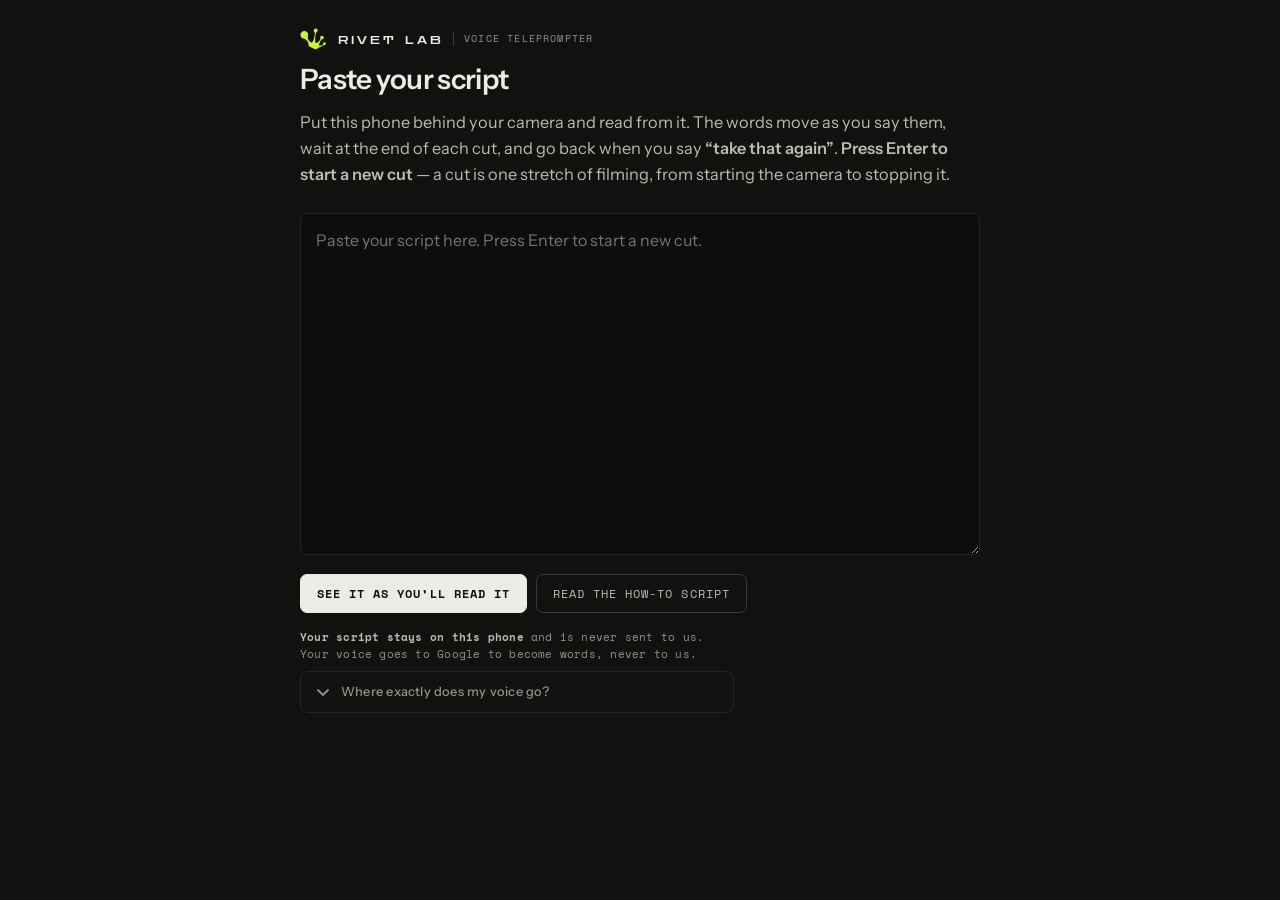
==== app/index.html @ 9f0cade5 "the site, built from hooklab 6152dc9d" ====
<!doctype html>
<html lang="en">
<head>
<meta charset="utf-8">
<meta name="viewport" content="width=device-width, initial-scale=1, viewport-fit=cover">
<meta name="color-scheme" content="dark">
<meta name="referrer" content="no-referrer">
<style>
  html{-webkit-text-size-adjust:100%}
  body{margin:0}
  img{max-width:100%}
  [hidden]{display:none!important}
  @font-face{font-family:"Zen Dots";font-style:normal;font-weight:400;font-display:swap;src:url("/assets/zen-dots-latin-400-normal.woff2") format("woff2")}
  details.maker{display:none!important}
</style>
<meta name="description" content="Paste a script and read it from your phone. The words follow your voice, wait at the end of every cut, and go back when you say “take that again”.">
<link rel="canonical" href="https://prompter.rivetlabstudio.com/app/">
<meta name="robots" content="index, follow, max-image-preview:large">
<meta property="og:type" content="website">
<meta property="og:site_name" content="Voice Teleprompter">
<meta property="og:title" content="Voice Teleprompter — read from your phone">
<meta property="og:description" content="Paste a script and read it from your phone. The words follow your voice, wait at the end of every cut, and go back when you say “take that again”.">
<meta property="og:url" content="https://prompter.rivetlabstudio.com/app/">
<meta property="og:image" content="https://prompter.rivetlabstudio.com/share.png">
<meta property="og:image:width" content="1200">
<meta property="og:image:height" content="630">
<meta name="twitter:card" content="summary_large_image">
<meta name="twitter:image" content="https://prompter.rivetlabstudio.com/share.png">
<meta name="theme-color" content="#121110">
<meta name="apple-mobile-web-app-capable" content="yes">
<meta name="apple-mobile-web-app-status-bar-style" content="black-translucent">
<meta name="apple-mobile-web-app-title" content="Voice Teleprompter">
<link rel="apple-touch-icon" href="/apple-touch-icon.png">
<link rel="manifest" href="/site.webmanifest">
<title>Voice Teleprompter — read from your phone</title>
<style>
  /* The typefaces, served from this address rather than from Google (founder,
     2026-09-18). Every face the settings pane offers has a file here; nothing
     about who opens this page reaches anyone else. Paths are absolute so the
     same source works at / , at /app/ and on the bench, which copies these
     files beside itself. */
  @font-face{font-family:"Atkinson Hyperlegible";font-style:normal;font-weight:400;font-display:swap;src:url("/assets/atkinson-hyperlegible-latin-400-normal.woff2") format("woff2")}
  @font-face{font-family:"Atkinson Hyperlegible";font-style:normal;font-weight:700;font-display:swap;src:url("/assets/atkinson-hyperlegible-latin-700-normal.woff2") format("woff2")}
  @font-face{font-family:"Instrument Sans";font-style:normal;font-weight:400;font-display:swap;src:url("/assets/instrument-sans-latin-400-normal.woff2") format("woff2")}
  @font-face{font-family:"Instrument Sans";font-style:normal;font-weight:500;font-display:swap;src:url("/assets/instrument-sans-latin-500-normal.woff2") format("woff2")}
  @font-face{font-family:"Instrument Sans";font-style:normal;font-weight:600;font-display:swap;src:url("/assets/instrument-sans-latin-600-normal.woff2") format("woff2")}
  @font-face{font-family:"Inter";font-style:normal;font-weight:400;font-display:swap;src:url("/assets/inter-latin-400-normal.woff2") format("woff2")}
  @font-face{font-family:"Inter";font-style:normal;font-weight:600;font-display:swap;src:url("/assets/inter-latin-600-normal.woff2") format("woff2")}
  @font-face{font-family:"Lexend";font-style:normal;font-weight:400;font-display:swap;src:url("/assets/lexend-latin-400-normal.woff2") format("woff2")}
  @font-face{font-family:"Lexend";font-style:normal;font-weight:600;font-display:swap;src:url("/assets/lexend-latin-600-normal.woff2") format("woff2")}
  @font-face{font-family:"Space Mono";font-style:normal;font-weight:400;font-display:swap;src:url("/assets/space-mono-latin-400-normal.woff2") format("woff2")}
  @font-face{font-family:"Space Mono";font-style:normal;font-weight:700;font-display:swap;src:url("/assets/space-mono-latin-700-normal.woff2") format("woff2")}
</style>
<style>
  /* Rivet Lab's own tokens. Committed dark on purpose: this page sits behind a
     camera during a shoot, where a bright screen is a light source pointed at
     the set. Single theme, every colour explicit. */
  :root{
    --ink:#121110; --panel:#1b1a18; --panel-alt:#171614; --well:#0e0d0c;
    --line:#3b3833; --line-quiet:#262421;
    --paper:#edebe6; --t2:#bdbab2; --t3:#94918a; --t4:#8a8780; --t5:#5c5952;
    --said:#46433d; --lime:#c6f53e; --warn:#e0a86b; --kind:#9085e9;
    --readout:#cebd82; --readout-quiet:#a89557;
    --mono:"Space Mono",ui-monospace,"SF Mono",Menlo,monospace;
    --sans:"Instrument Sans",-apple-system,BlinkMacSystemFont,"Segoe UI",Helvetica,Arial,sans-serif;
  }
  *{box-sizing:border-box}
  body{margin:0;background:var(--ink);color:var(--paper);font-family:var(--sans);line-height:1.6;-webkit-font-smoothing:antialiased}
  .wrap{max-width:720px;margin:0 auto;padding:28px 20px 80px;display:flex;flex-direction:column;gap:22px}

  .kicker{font-family:var(--mono);font-size:.64rem;text-transform:uppercase;letter-spacing:.16em;color:var(--kind);margin:0}
  h1{font-size:1.75rem;line-height:1.1;margin:6px 0 14px;letter-spacing:-.025em;text-wrap:balance}
  .stand{color:var(--t2);margin:0;max-width:62ch}

  .panel{background:var(--panel-alt);border:1px solid var(--line-quiet);border-radius:10px;padding:16px 18px}
  .panel h2{font-family:var(--mono);font-size:.66rem;text-transform:uppercase;letter-spacing:.14em;color:var(--t4);font-weight:400;margin:0 0 12px}

  ol.steps{margin:0;padding-left:1.25rem;color:var(--t2);display:flex;flex-direction:column;gap:7px;font-size:.92rem}
  ol.steps b{color:var(--paper);font-weight:600}

  .controls{display:flex;flex-wrap:wrap;gap:9px;align-items:center}
  button{font-family:var(--mono);font-size:.72rem;letter-spacing:.09em;text-transform:uppercase;padding:10px 16px;border-radius:7px;border:1px solid var(--line);background:transparent;color:var(--t2);cursor:pointer}
  button:hover:not(:disabled){color:var(--paper);border-color:var(--t3)}
  button:focus-visible{outline:2px solid var(--lime);outline-offset:2px}
  button:disabled{opacity:.4;cursor:not-allowed}
  /* The primary: the paper fill, one per screen, as the design system's Button rules.
     Lime is kept for the RUNNING state alone — only lime moves. */
  button.go{background:var(--paper);color:var(--ink);border-color:var(--paper);font-weight:700}
  button.go:hover:not(:disabled){background:#fff;color:var(--ink);border-color:#fff}
  button.go[data-live="1"]{background:var(--lime);border-color:var(--lime);color:#14160a;font-weight:700}

  /* ---- the prompter face: what he was, what he is on, what is coming ---- */
  .stage{background:#000;border:1px solid var(--line);border-radius:12px;padding:20px 18px;height:62vh;min-height:320px;overflow-y:auto;position:relative}
  .stage[data-mode="sweep"]{overflow:hidden}
  /* MIRROR (founder, 2026-09-17): a beam-splitter's glass reverses the screen,
     so the page draws it reversed and it reads right in the glass. Left–right
     is the usual; up–down when the phone sits the other way round in its tray.
     Applied to the whole stage, and lifted for the instant a measurement is read. */
  .stage[data-mirror="x"]{transform:scaleX(-1)} .stage[data-mirror="y"]{transform:scaleY(-1)}
  .stage[data-measuring="1"]{transform:none!important}
  .stage[data-mode="sweep"] #script{transition:transform .46s cubic-bezier(.33,1,.68,1);will-change:transform;backface-visibility:hidden}
  .stage[data-mode="sweep"] #script.snap{transition:none}
  /* In sweep mode NOTHING may disturb the line rhythm: no cut margins, no
     block labels. The cut number lives in a pinned chip, outside the flow. */
  .stage[data-mode="sweep"] .cut{margin:0}
  .stage[data-mode="sweep"] .cutmark{display:none}
  .stage[data-mode="sweep"] #cutchip{display:block}
  #lamp{display:none;position:absolute;top:10px;left:12px;z-index:4;width:24px;height:20px} #lamp svg{width:100%;height:100%;display:block}
  #app[data-screen="read"] #lamp{display:block}
  #lamp path{fill:var(--t5);transition:fill .25s}
  .stage[data-hear="1"] #lamp path{animation:lampstep 1s steps(1,end) infinite}
  @keyframes lampstep{0%,49%{fill:var(--lime)}50%,100%{fill:#8faa2a}}
  @media (prefers-reduced-motion: reduce){.stage[data-hear="1"] #lamp path{animation:none;fill:var(--lime)}}
  #cmdflash{position:absolute;left:50%;transform:translateX(-50%);bottom:14px;z-index:4;opacity:0;
    transition:opacity .2s ease;font-family:var(--mono);font-size:.68rem;letter-spacing:.12em;
    text-transform:uppercase;color:var(--lime);border:1px solid var(--lime);border-radius:99px;padding:5px 12px;
    background:rgba(0,0,0,.72);pointer-events:none}
  #cutchip{display:none;position:absolute;top:6px;left:50%;transform:translateX(-50%);z-index:3;
    font-family:var(--mono);font-size:.54rem;letter-spacing:.16em;text-transform:uppercase;
    color:var(--t5);background:rgba(0,0,0,.85);border:1px solid var(--line-quiet);
    border-radius:99px;padding:3px 9px;transition:color .25s ease,border-color .25s ease}
  #cutchip[data-end="near"]{color:var(--kind);border-color:var(--kind)}
  /* THE GAP STRIP (2026-09-17). Between takes his eyes are free, so the band
     above the reading line — where finished lines already fade to black —
     says what just happened at READING size, and what he can say. It is
     hidden the moment he reads: nothing may sit near the reading line then.
     The old chip measured 8.6px against 32px words; from his mark that is
     not a label, it is a smudge. */
  #gap{display:none;position:absolute;left:18px;right:18px;top:0;z-index:3;background:#000;padding:6px 0 4px}
  .stage[data-gap="1"] #gap{display:block}
  .stage[data-gap="1"] #cutchip{display:none}
  #gap .what{font-family:var(--sans);font-weight:600;letter-spacing:-.012em;color:var(--readout);line-height:1.2;
    white-space:nowrap;overflow:hidden;text-overflow:ellipsis;transition:color .25s ease}
  /* Ruled 2026-09-17 (G-1): the strip wears the rail's purple while a command
     is accepted, so the two read as one signal — "it is time for the
     commands" — and lime once a take is kept. */
  #gap[data-tone="command"] .what{color:var(--kind)}
  #gap[data-tone="command"] .say{color:var(--kind);opacity:.72}
  #gap[data-kept="1"] .what{color:var(--lime)}
  /* The pause that ends a cut whose last word never arrived, drawn as it runs
     down (founder, 2026-09-17: "a visual indicator with time decreasing").
     Under the pair, purple, full width when the hold lands. */
  #pause{position:absolute;left:18px;right:18px;height:3px;background:var(--kind);border-radius:2px;z-index:2;opacity:0;
    transform:scaleX(0);transform-origin:left center;transition:transform .4s linear,opacity .2s ease;pointer-events:none}
  #pause[data-on="1"]{opacity:.9}
  #gap .say{font-family:var(--sans);font-size:16px;line-height:1.5;color:var(--t3);white-space:nowrap;overflow:hidden;text-overflow:ellipsis;margin-top:2px}
  #gap .say q{color:var(--t2);quotes:"“" "”"}
  #gap .say[data-kind="heard"]{color:var(--warn)}
  /* At the end of the script the whole vocabulary rides past, right to left,
     so every phrase can be seen from his mark (founder, 2026-09-17: "a little
     marquee moving in a smooth right-to-left motion so that I could see all
     the commands"). Two copies of the list, moved by half, loop seamlessly. */
  #gap .say.marquee{text-overflow:clip}
  #gap .say.marquee > span{display:inline-block;white-space:nowrap;padding-right:3em;animation:marq var(--marq,24s) linear infinite}
  @keyframes marq{from{transform:translateX(0)}to{transform:translateX(-50%)}}
  @media (prefers-reduced-motion: reduce){#gap .say.marquee > span{animation:none}}
  #gap .say[data-kind="done"]{color:var(--lime)}
  /* THE FOOT LINE (ruled 2026-09-17, F-7/F-8): the one persistent message the
     face may carry mid-take, at the foot where the flash already lives, never
     over the words. Orange, the warn colour, used nowhere else on the face. */
  #foot{display:none;position:absolute;left:50%;transform:translateX(-50%);bottom:12px;z-index:4;
    font-family:var(--mono);font-size:.68rem;letter-spacing:.1em;text-transform:uppercase;color:var(--warn);
    border:1px solid var(--warn);border-radius:99px;padding:5px 12px;background:rgba(0,0,0,.72);white-space:nowrap;max-width:94%;overflow:hidden;text-overflow:ellipsis}
  .stage[data-foot="1"] #foot{display:block}
  .stage[data-foot="1"] #cmdflash{display:none}
  /* THE COUNTDOWN (ruled 2026-09-17, F-4): a fixed five seconds, a switch in
     the settings. The listener is started with it, so the start is spent
     walking to the mark. One number, the strip's purple: not yet a take. */
  #count{display:none;position:absolute;inset:0;z-index:5;background:#000;align-items:center;justify-content:center;flex-direction:column;gap:10px}
  .stage[data-count="1"] #count{display:flex}
  #count .n{font-family:var(--sans);font-weight:600;color:var(--kind);line-height:1;letter-spacing:-.02em}
  #count .w{font-family:var(--sans);color:var(--t3);font-size:16px;text-align:center}
  /* A cut with a kept take wears it on its cap, whether or not he is in it. */
  .rail[data-kept="1"] .cap{background:var(--paper);opacity:1}
  /* THE VISION AREA (founder, 2026-09-16): two rules, one at the top of each
     line of the live pair. This is the box his eyes are meant to stay inside,
     and every sweep is measured against it. */
  .guide{display:none;position:absolute;left:0;right:0;height:1px;pointer-events:none;z-index:2;
    background:linear-gradient(90deg,transparent,rgba(198,245,62,.34),transparent)}
  .stage[data-mode="sweep"] .guide{display:block}
  .stage[data-mode="sweep"] .guide[data-g="2"]{background:linear-gradient(90deg,transparent,rgba(198,245,62,.18),transparent)}
  .stage[data-mode="sweep"] .guide[data-g="end"]{background:linear-gradient(90deg,transparent,rgba(198,245,62,.10),transparent)}
  .sent{display:block;margin:0}
  .stage[data-mode="sweep"] .sent{transition:opacity .26s ease}
  /* In sweep mode the cut-level colours are off: hierarchy is the line band's
     job, and a cut that dims its own words fights the band. */
  .stage[data-mode="sweep"] .cut,
  .stage[data-mode="sweep"] .cut[data-rel] { color:#efece6 }
  .stage[data-mode="sweep"] .cut w{transition:color .12s linear,opacity .3s ease}
  .stage[data-mode="sweep"] .cut[data-rel] w{color:#efece6}
  .stage[data-mode="sweep"] .cut[data-rel] w.said{color:#8e8a81}
  .stage[data-mode="sweep"] .cut[data-rel] w.now{color:var(--lime);text-shadow:0 0 14px rgba(198,245,62,.45)}
  /* Already swept past: dimmer than what is coming, and still legible —
     "light enough for me to see it" (founder, 2026-09-16). */
  .stage[data-mode="sweep"] .cut w.above{opacity:.45}
  /* The live pair sits in the band; the reading line marks its top edge. */
  /* A rail down the right edge marking each cut's extent, riding with the text.
     The founder: "I don't really have a sense of cuts. I don't know when I would
     be able to tell the prompter to restart… I could see a visual indicator on
     the right side, maybe the use of color." */
  #script{position:relative}
  .rail{position:absolute;right:-13px;width:5px;border-radius:3px;background:#3a3732;
    transition:background .3s ease,box-shadow .3s ease,width .25s ease,right .25s ease}
  /* Colour is set in markRails(): three states, decided there, painted there. */
  /* The end of every cut is marked whether or not he is in it, so he can see it
     coming rather than discover it. */
  .rail .cap{position:absolute;left:-7px;right:-7px;bottom:-1px;height:4px;border-radius:2px;background:var(--kind);opacity:.5}
  .rail[data-cut="now"] .cap{opacity:1}
  .rail::before{content:"";position:absolute;left:-4px;right:-4px;top:0;height:3px;border-radius:2px;background:inherit}
  .stage[data-mode="sweep"] .cut w.rewound{animation:rw .75s ease-out}
  @keyframes rw{0%{background:rgba(198,245,62,.32)}100%{background:transparent}}
  #topfade{display:none;position:absolute;left:0;right:0;top:0;z-index:2;pointer-events:none;
    background:linear-gradient(180deg,#000 0%,#000 38%,rgba(0,0,0,.72) 72%,rgba(0,0,0,0) 100%)}
  .stage[data-mode="sweep"] #topfade{display:block}
  #vision{display:none;position:absolute;left:0;right:0;pointer-events:none;z-index:1;
    background:linear-gradient(180deg,rgba(198,245,62,.05),rgba(198,245,62,.015))}
  .stage[data-mode="sweep"] #vision{display:block}
  @media (prefers-reduced-motion: reduce){.stage[data-mode="sweep"] #script{transition:none}}
  .lens{font-family:var(--mono);font-size:.56rem;letter-spacing:.18em;color:var(--t5);text-transform:uppercase;text-align:center;margin:0 0 16px}
  /* The words' own knobs (founder, 2026-09-17): a typeface chosen for
     legibility, a little more air between lines, a little more between
     letters — "not too much, nothing crazy". All three change where words
     land, so every change re-measures the layout. */
  .stage{--face-font:var(--sans);--face-lh:1.38;--face-ls:-.012em}
  .cut{font-family:var(--face-font);font-size:2rem;line-height:var(--face-lh);font-weight:600;letter-spacing:var(--face-ls);margin:0 0 22px;color:var(--said);transition:color .18s ease}
  .stage[data-face="atkinson"]{--face-font:"Atkinson Hyperlegible",var(--sans)} .stage[data-face="lexend"]{--face-font:"Lexend",var(--sans)} .stage[data-face="inter"]{--face-font:"Inter",var(--sans)}
  .cut[data-rel="past"]{color:#2d2b27}
  .cut[data-rel="next"]{color:#4e4a43}
  .cut[data-rel="far"]{color:#312f2b}
  .cut[data-rel="now"]{color:var(--paper)}
  .cut w{transition:color .1s linear}
  .cut[data-rel="now"] w{color:#efece6}
  .cut[data-rel="now"] w.said{color:var(--said)}
  .cut[data-rel="now"] w.now{color:var(--lime)}
  .cutmark{display:block;font-family:var(--mono);font-size:.55rem;letter-spacing:.16em;color:var(--t5);text-transform:uppercase;margin-bottom:5px;font-weight:400}

  /* ---- the readout ---- */
  .grid{display:grid;grid-template-columns:repeat(auto-fit,minmax(138px,1fr));gap:1px;background:var(--line-quiet);border:1px solid var(--line-quiet);border-radius:8px;overflow:hidden}
  .cell{background:var(--well);padding:11px 13px}
  .cell dt{font-family:var(--mono);font-size:.58rem;text-transform:uppercase;letter-spacing:.13em;color:var(--t4);margin:0 0 4px}
  .cell dd{margin:0;font-family:var(--mono);font-size:1.2rem;font-weight:700;color:var(--paper);font-variant-numeric:tabular-nums}
  .cell dd small{font-size:.66rem;font-weight:400;color:var(--t4);letter-spacing:.06em}
  .cell[data-flag="bad"] dd{color:var(--warn)}
  .cell[data-flag="good"] dd{color:var(--lime)}

  .verdict{display:flex;flex-direction:column;gap:9px}
  .v{display:flex;gap:11px;align-items:flex-start;font-size:.93rem;color:var(--t2)}
  .v i{flex:0 0 auto;font-family:var(--mono);font-style:normal;font-size:.7rem;letter-spacing:.1em;padding:2px 7px;border-radius:99px;border:1px solid var(--line);color:var(--t4);margin-top:2px}
  .v[data-k="ok"] i{border-color:var(--lime);color:var(--lime)}
  .v[data-k="bad"] i{border-color:var(--warn);color:var(--warn)}
  .v b{color:var(--paper);font-weight:600}

  textarea{width:100%;background:var(--well);color:var(--paper);border:1px solid var(--line-quiet);border-radius:7px;padding:14px 15px;font-family:var(--sans);font-size:1rem;min-height:92px;resize:vertical;line-height:1.55}
  textarea:focus-visible{outline:2px solid var(--lime);outline-offset:2px;border-color:var(--line)}
  .brandrow{display:flex;align-items:center;gap:10px;margin:0 0 14px;color:var(--paper)}
  .brandrow .lockup{height:22px;width:auto;display:block;flex:0 0 auto} .brandrow .sep{width:1px;height:14px;background:var(--line)}
  .brandrow .tool{font-family:var(--mono);font-size:.62rem;letter-spacing:.12em;text-transform:uppercase;color:var(--t3)}
  .screen[data-for="paste"] header{margin-bottom:8px} .screen[data-for="paste"] #src{min-height:38vh;margin-top:18px}
  .screen[data-for="paste"] .stand{font-size:1.02rem}
  label.fld{display:block;font-family:var(--mono);font-size:.62rem;text-transform:uppercase;letter-spacing:.13em;color:var(--t4);margin-bottom:6px}
  .hint{font-family:var(--mono);font-size:.64rem;color:var(--t4);letter-spacing:.05em;margin:7px 0 0}
  .row{display:flex;gap:14px;align-items:center;flex-wrap:wrap}
  .row input[type=range]{flex:1 1 140px;accent-color:var(--lime);height:28px;margin:0}
  .log{font-family:var(--mono);font-size:.7rem;color:var(--t3);background:var(--well);border:1px solid var(--line-quiet);border-radius:7px;padding:11px 13px;max-height:220px;overflow-y:auto;white-space:pre-wrap;line-height:1.7}
  @media (prefers-reduced-motion: reduce){*{transition:none!important}}

  /* ---- the flow (built 2026-09-17 off the face sheet's rulings) ---- */
  .screen{display:none} #app[data-screen="paste"] .screen[data-for="paste"],#app[data-screen="check"] .screen[data-for="check"],
  #app[data-screen="read"] .screen[data-for="read"],#app[data-screen="end"] .screen[data-for="end"]{display:block}
  #app:not([data-screen="check"]):not([data-screen="read"]) #stage,#app:not([data-screen="check"]) #fit{display:none}
  #app[data-screen="read"]{padding-top:10px;gap:10px} #app[data-screen="read"] .stage{height:calc(100dvh - 78px);min-height:320px}
  #app[data-screen="check"] .stage{height:58vh}
  /* S-1 (ruled 2026-09-17): while the pane is open the stage shrinks to the top
     half, so the reading line and its pair stay visible above the sliders. */
  #app[data-pane="1"][data-screen="check"] .stage{height:calc(50vh - 84px)}
  #app[data-pane="1"] .screen[data-for="check"] .checklist,#app[data-pane="1"] .screen[data-for="check"] #startHint,#app[data-pane="1"] #go{display:none}
  .bar{display:flex;justify-content:space-between;align-items:center;gap:10px} .bar button{padding:8px 12px;display:inline-flex;align-items:center;gap:6px}
  .bar .chev-l{width:14px;height:14px;flex:0 0 auto}
  /* The screens' rhythm: the bar sits close to the stage; the list and the primary get room.
     The lower check section is "a check section after a check section": :last-of-type counted
     every <section> and landed on the end screen, so these rules were dead until 2026-09-21. */
  #app[data-screen="check"]{gap:12px} #app[data-screen="check"] #counts{margin-top:8px}
  #app[data-screen="check"] .screen[data-for="check"] ~ .screen[data-for="check"]{display:flex;flex-direction:column;gap:12px}
  #app[data-screen="check"] .screen[data-for="check"] ~ .screen[data-for="check"] .controls.pinned{position:sticky;bottom:0;z-index:5;margin:4px -4px 0;padding:12px 4px 14px;
    background:linear-gradient(rgba(18,17,16,0),var(--ink) 40%)}
  #app[data-screen="check"] #go{background:var(--lime);border-color:var(--lime);color:#14160a;font-weight:700;width:100%;padding:14px 18px;font-size:.78rem}
  #app[data-screen="check"] #go:hover:not(:disabled){background:#d4ff5a;border-color:#d4ff5a;color:#14160a}
  #app[data-screen="end"] .screen[data-for="end"] header{margin-bottom:10px}
  .counts{font-family:var(--mono);font-size:.7rem;letter-spacing:.1em;text-transform:uppercase;color:var(--t3)}
  .checklist{display:flex;flex-direction:column;gap:6px}
  table.takes{width:100%;border-collapse:collapse;font-family:var(--mono);font-size:.72rem;line-height:1.45}
  table.takes th{font-size:.6rem;letter-spacing:.12em;text-transform:uppercase;color:var(--t4);font-weight:400;text-align:left;padding:0 8px 6px 0}
  table.takes td{padding:7px 8px 7px 0;border-top:1px solid var(--line-quiet);vertical-align:top;color:var(--t2);white-space:nowrap}
  table.takes td.how{white-space:normal;color:var(--paper);width:100%} table.takes .tk{color:var(--t4)} table.takes tr.kept td{color:var(--paper)} table.takes .star{color:var(--lime)}
  .cutrow{display:flex;gap:12px;align-items:baseline;font-size:.9rem;color:var(--t2);border-bottom:1px solid var(--line-quiet);padding:6px 0}
  .cutrow .n{font-family:var(--mono);font-size:.68rem;color:var(--t4);min-width:1.6em} .cutrow .t{flex:1;white-space:nowrap;overflow:hidden;text-overflow:ellipsis;color:var(--paper)}
  .cutrow .c{font-family:var(--mono);font-size:.68rem;color:var(--readout-quiet);white-space:nowrap}
  .warnline{margin:0;padding:11px 14px;border:1px solid var(--warn);border-radius:8px;color:var(--warn);font-size:.86rem;line-height:1.5}
  #door:empty{display:none} #door .v{margin-bottom:12px}
  /* The microphone sentence (P-5, ruled 2026-09-17). It sits under the paste
     box, on the first screen, before anything has been pressed — and it is
     DERIVED from what the browser granted, never typed, so it cannot claim
     the device while the audio goes to a server (Bug Class #4). */
  .privacy{margin:14px 0 0;color:var(--t3);font-family:var(--mono);font-size:.68rem;letter-spacing:.02em;line-height:1.6;max-width:62ch} .privacy b{color:var(--t2);font-weight:400}
  .privacy details.dd{margin-top:8px;font-family:var(--sans)} .privacy details.dd>summary{font-size:.8rem;min-height:36px;padding:7px 12px} .privacy .dd-body p{margin:8px 0;font-size:.84rem;line-height:1.6;color:var(--t2)} .privacy .dd-body b{color:var(--paper)}
  .privacy b{color:var(--t2);font-weight:600}
  .privacy button{margin-top:9px}
  #pane{position:fixed;left:0;right:0;bottom:0;max-height:50vh;overflow-y:auto;overflow-x:hidden;background:var(--panel);border-top:1px solid var(--line);
    border-radius:14px 14px 0 0;padding:14px 18px 40px;z-index:30;box-shadow:0 -12px 40px rgba(0,0,0,.6)}
  #pane[hidden]{display:none}
  /* Four sizes (S-4), and the pane's spacing scale: 4 · 8 · 12 · 24. Rows sit
     tight (8), a section head gets more above it than below (24 / 8), the
     door that explains a section is its quiet last row. */
  #pane{--p-title:20px;--p-body:12.5px;--p-small:10.5px;--s1:4px;--s2:8px;--s3:12px;--s4:24px}
  #pane .bar{margin-bottom:var(--s1)} #pane .bar b{font-size:var(--p-title);font-weight:600;letter-spacing:-.015em}
  #pane .bar button{padding:8px 14px}
  #pane>.hint{margin:0 0 var(--s1)}
  #pane button{font-size:var(--p-body);padding:8px 14px} #pane .hint{font-size:var(--p-small);color:var(--t4);letter-spacing:.02em}
  /* THE HEAD is the pane's one strong device (bolder, 2026-09-17): the same
     sans, the same weight the script words wear, in paper — no whisper. */
  #pane .ph{font-family:var(--sans);font-size:14px;text-transform:none;letter-spacing:-.01em;color:var(--paper);font-weight:600;margin:var(--s4) 0 var(--s2)}
  /* A setting row: label · control · value, on one grid so every slider
     starts and ends on the same line. Labels in the reader's words (sans);
     values in mono, because they are measurements — and the value is the
     thing being set, so it carries the weight. */
  #pane .row{display:grid;grid-template-columns:8.5em minmax(0,1fr) auto;gap:var(--s3);align-items:center;flex-wrap:nowrap;margin:0}
  #pane .row+.row{margin-top:var(--s2)}
  /* A switch row adapts (founder, 2026-09-17: "it needs to work excellently on
     mobile"): the label leads, the control sits at the right edge, and a control
     too wide to sit beside its label — the four typefaces at 402px, three mirrors
     at 375 — drops to its own line at full width instead of pushing the pane
     sideways. A joined group may wrap its buttons on the narrowest phones. */
  #pane .row.stack{display:flex;flex-wrap:wrap;align-items:center;justify-content:space-between;gap:8px 12px}
  #pane .row.stack .lbl{flex:1 1 8.5em} #pane .row.stack>:last-child{flex:0 1 auto;max-width:100%;margin-left:auto}
  #pane .row.stack+.row.stack,#pane details.dd+.row{margin-top:var(--s3)}
  #pane .lbl{font-family:var(--sans);font-size:var(--p-body);letter-spacing:0;text-transform:none;color:var(--t2);min-width:0}
  #pane .val{font-family:var(--mono);font-size:var(--p-body);color:var(--paper);font-weight:700;min-width:5.6em;text-align:right;font-variant-numeric:tabular-nums;white-space:nowrap}
  #pane .sub{grid-column:2/-1;font-family:var(--mono);font-size:var(--p-small);color:var(--t4);margin-top:calc(-1 * var(--s1))}
  #pane .row input[type=range]{height:28px;margin:0;min-width:0}
  .phrase{display:grid;grid-template-columns:max-content 1fr 1fr;gap:8px 10px;align-items:center;margin-bottom:8px}
  .phrase .does{font-size:var(--p-body);color:var(--t3);grid-column:1/-1;margin:-4px 0 2px}
  .phrase .lbl{min-width:7em} .phrase input{background:var(--well);color:var(--paper);border:1px solid var(--line-quiet);border-radius:6px;padding:7px 9px;font-family:var(--sans);font-size:var(--p-body);min-width:0}
  .phrase input[data-bad="1"]{border-color:var(--warn);color:var(--warn)} .phrase .why{grid-column:1/-1;font-family:var(--mono);font-size:var(--p-small);color:var(--warn);margin:-4px 0 4px}
  .seg{display:inline-flex;flex-wrap:wrap;max-width:100%;overflow:hidden;border-radius:99px;border:1px solid var(--line-quiet)} .seg button{flex:1 1 auto} #pane .seg button{border:0;border-radius:0;padding:11px 14px;font-family:var(--sans);text-transform:none;letter-spacing:0;white-space:nowrap} .seg button+button{border-left:1px solid var(--line-quiet)} .seg button[aria-pressed="true"]{background:var(--panel-alt);color:var(--paper)}
  /* THE DROPDOWN (S-2, ruled 2026-09-17: "an actual dropdown … clear as day. None of
     that little subtle design"). One component for the phrases, each section's
     explanation, and the maker's fold: a full-width bar, the label at body size
     in paper, a drawn chevron that turns when open. */
  details.dd{border:1px solid var(--line);border-radius:8px;background:var(--well);margin:var(--s3,12px) 0 0;--p-body:12.5px;--p-small:10.5px}
  details.dd>summary{list-style:none;cursor:pointer;display:flex;align-items:center;gap:10px;padding:12px 14px;min-height:44px;font-family:var(--sans);font-size:var(--p-body);font-weight:600;color:var(--paper);border-radius:8px}
  details.dd>summary:focus-visible{outline:2px solid var(--lime);outline-offset:2px}
  details.dd>summary::-webkit-details-marker{display:none}
  details.dd>summary .chev{flex:0 0 auto;width:16px;height:16px;transition:transform .2s ease} details.dd[open]>summary .chev{transform:rotate(180deg)}
  details.dd>summary .cnt{margin-left:auto;font-family:var(--mono);font-size:var(--p-small);font-weight:400;color:var(--t3);letter-spacing:.06em}
  details.dd>.dd-body{padding:4px 14px 14px;border-top:1px solid var(--line-quiet)}
  details.dd.why{background:transparent;border-color:var(--line-quiet)} details.dd.why>summary{min-height:40px;padding:9px 14px;font-weight:500;color:var(--t3)}
  details.maker{border:1px solid var(--line-quiet);border-radius:8px;padding:8px 12px;margin-top:22px} details.maker summary{cursor:pointer;font-family:var(--mono);font-size:.66rem;letter-spacing:.13em;text-transform:uppercase;color:var(--t4);padding:6px 0;min-height:28px}
</style>

</head>
<body>
<div class="wrap" id="app" data-screen="paste">

  <!-- ==================================================== the paste (F-2) -->
  <section class="screen" data-for="paste">
    <header>
      <!-- Q-3 (ruled 2026-09-21): the lockup, small, with the tool's name beside
           it — once, on the screen every session starts from. The mark is
           injected by bench_build from BrandMark.tsx, its one owner. -->
      <p class="brandrow"><svg class="lockup" viewBox="0 0 1820.2 280" role="img" aria-label="Rivet Lab"><g transform="scale(0.35378) translate(-115.23 -27.32)"><path d="M 1017.31 635.11 C 1059.32 607.30 1058.00 566.06 1013.78 541.77 C 1008.11 540.96 1002.50 539.14 996.78 539.34 C 940.39 541.37 959.18 590.28 943.04 614.93 C 925.20 642.17 868.68 664.37 837.80 668.17 C 800.42 661.36 797.92 637.90 806.22 603.55 C 819.27 549.55 846.24 494.37 878.83 449.54 C 904.10 431.88 920.30 440.95 941.78 426.35 C 957.48 415.68 963.15 400.59 968.59 383.42 C 970.81 336.16 945.11 307.90 897.08 309.69 C 869.13 319.96 845.56 336.03 842.83 368.65 C 840.77 393.09 857.55 410.85 846.56 435.10 C 827.49 477.16 772.35 537.08 733.64 561.75 C 666.33 586.65 662.02 506.53 660.79 460.45 C 659.14 398.39 665.27 334.33 675.15 273.10 C 678.71 251.08 679.14 226.64 688.76 206.11 C 701.36 179.26 728.04 176.25 745.80 145.15 C 758.05 97.58 744.90 68.43 699.66 48.43 C 655.60 41.03 622.28 63.15 608.96 105.33 C 607.77 123.09 607.44 139.18 618.19 154.61 C 629.21 170.43 642.29 175.69 646.10 196.24 C 652.21 229.12 642.86 265.94 637.50 298.32 C 625.97 368.06 608.30 487.63 556.62 537.80 C 524.11 553.29 506.04 541.76 479.04 521.09 C 432.70 485.60 394.21 417.78 395.46 358.64 C 396.20 324.02 412.96 292.77 409.58 257.53 C 406.84 228.97 394.32 201.83 374.80 180.86 C 281.60 80.76 117.36 171.96 134.81 287.95 C 142.50 339.03 170.92 387.17 220.90 407.10 C 254.41 420.46 284.38 418.14 317.55 439.40 C 398.43 491.22 428.32 585.02 430.01 676.26 C 430.13 682.26 436.32 682.79 441.24 685.21 C 456.11 692.53 470.99 699.85 485.86 707.17 C 549.08 738.28 612.30 769.40 675.52 800.51 C 751.75 762.99 827.98 725.47 904.21 687.96 C 929.78 675.37 947.48 648.36 966.83 640.79 C 982.02 634.85 1001.26 638.37 1017.31 635.11 Z" fill="var(--lime)"/></g><text x="486.2" y="201.8" font-size="139.86" letter-spacing="39.16" font-family="Zen Dots, sans-serif" fill="currentColor">RIVET LAB</text></svg><span class="sep"></span><span class="tool">Voice Teleprompter</span></p>
      <h1>Paste your script</h1>
      <p class="stand">Put this phone behind your camera and read from it. The words move as you say them, wait at the
        end of each cut, and go back when you say <b>“take that again”</b>. <b>Press Enter to start a new cut</b> — a cut is
        one stretch of filming, from starting the camera to stopping it.</p>
    </header>
    <div id="door"></div>
    <textarea id="src" spellcheck="false" placeholder="Paste your script here. Press Enter to start a new cut."></textarea>
    <p class="controls" style="margin-top:11px"><button id="load" class="go">See it as you’ll read it</button>
      <button id="sample">Read the how-to script</button></p>
    <p id="privacy" class="privacy"></p>
  </section>

  <!-- ==================================================== the check (F-3) -->
  <section class="screen" data-for="check">
    <div class="bar"><button id="back"><svg class="chev-l" viewBox="0 0 16 16" aria-hidden="true"><path d="M10 3L5 8l5 5" fill="none" stroke="currentColor" stroke-width="1.8" stroke-linecap="round" stroke-linejoin="round"/></svg>Edit script</button><button id="gear">Settings</button></div>
  </section>

  <!-- ==================================================== the read -->
  <section class="screen" data-for="read">
    <div class="bar" style="justify-content:flex-end"><button id="stopbtn">Stop</button></div>
  </section>

  <p id="fit" style="display:none;margin:0;padding:11px 14px;border:1px solid var(--warn);border-radius:8px;
     color:var(--warn);font-size:.86rem;line-height:1.5"></p>

  <section id="stage" class="stage" aria-live="off">
    <!-- Q-4 (ruled 2026-09-21): the mark is the listening lamp — dim while the
         tool waits, stepping lime while words are arriving. It answers "is it
         still hearing me?" in the lab's own convention (machines step). -->
    <span id="lamp" aria-hidden="true"><svg class="mark" viewBox="115.23 27.32 950.37 791.46" aria-hidden="true"><path d="M 1017.31 635.11 C 1059.32 607.30 1058.00 566.06 1013.78 541.77 C 1008.11 540.96 1002.50 539.14 996.78 539.34 C 940.39 541.37 959.18 590.28 943.04 614.93 C 925.20 642.17 868.68 664.37 837.80 668.17 C 800.42 661.36 797.92 637.90 806.22 603.55 C 819.27 549.55 846.24 494.37 878.83 449.54 C 904.10 431.88 920.30 440.95 941.78 426.35 C 957.48 415.68 963.15 400.59 968.59 383.42 C 970.81 336.16 945.11 307.90 897.08 309.69 C 869.13 319.96 845.56 336.03 842.83 368.65 C 840.77 393.09 857.55 410.85 846.56 435.10 C 827.49 477.16 772.35 537.08 733.64 561.75 C 666.33 586.65 662.02 506.53 660.79 460.45 C 659.14 398.39 665.27 334.33 675.15 273.10 C 678.71 251.08 679.14 226.64 688.76 206.11 C 701.36 179.26 728.04 176.25 745.80 145.15 C 758.05 97.58 744.90 68.43 699.66 48.43 C 655.60 41.03 622.28 63.15 608.96 105.33 C 607.77 123.09 607.44 139.18 618.19 154.61 C 629.21 170.43 642.29 175.69 646.10 196.24 C 652.21 229.12 642.86 265.94 637.50 298.32 C 625.97 368.06 608.30 487.63 556.62 537.80 C 524.11 553.29 506.04 541.76 479.04 521.09 C 432.70 485.60 394.21 417.78 395.46 358.64 C 396.20 324.02 412.96 292.77 409.58 257.53 C 406.84 228.97 394.32 201.83 374.80 180.86 C 281.60 80.76 117.36 171.96 134.81 287.95 C 142.50 339.03 170.92 387.17 220.90 407.10 C 254.41 420.46 284.38 418.14 317.55 439.40 C 398.43 491.22 428.32 585.02 430.01 676.26 C 430.13 682.26 436.32 682.79 441.24 685.21 C 456.11 692.53 470.99 699.85 485.86 707.17 C 549.08 738.28 612.30 769.40 675.52 800.51 C 751.75 762.99 827.98 725.47 904.21 687.96 C 929.78 675.37 947.48 648.36 966.83 640.79 C 982.02 634.85 1001.26 638.37 1017.31 635.11 Z" fill="var(--lime)"/></svg></span>
    <span id="cutchip"></span>
    <span id="cmdflash"></span>
    <span id="foot"></span>
    <div id="count"><div class="n">5</div><div class="w">walk to where you will stand</div></div>
    <div id="gap"><div class="what"></div><div class="say"></div></div>
    <div id="vision"></div>
    <div id="pause"></div>
    <div id="topfade"></div>
    <div class="guide" data-g="1" id="g1"></div>
    <div class="guide" data-g="2" id="g2"></div>
    <div class="guide" data-g="end" id="g3"></div>
    <p class="lens">↑ the lens is up here ↑</p>
    <div id="script"></div>
  </section>

  <section class="screen" data-for="check">
    <p id="counts" class="counts" style="margin:0 0 8px"></p>
    <div id="checklist" class="checklist"></div>
    <p id="awake" class="warnline" style="display:none"></p>
    <p class="hint" id="startHint">Press Start, then walk to where you’ll stand; the words appear after a five-second count.
      At the end of each cut it waits for you: say <b>“take that again”</b> to redo it, <b>“that’s the one”</b> to mark it as the
      keeper, or <b>“move on”</b> to continue. Mid-cut, say <b>“prompter”</b> first: “prompter, take that again”.</p>
    <p id="micline" class="warnline" style="display:none"></p>
    <!-- Q-1 (ruled 2026-09-21): the start rides the bottom edge whatever the
         script's length; the preview and the rows scroll under it. Lime,
         because it is the one control on this screen that starts something. -->
    <p class="controls pinned"><button id="go" class="go">Start reading</button></p>
  </section>

  <!-- ==================================================== the end (F-11) -->
  <section class="screen" data-for="end">
    <header>
      <h1 id="endTitle">Session ended</h1>
    </header>
    <div class="log" id="endlog" style="max-height:none;white-space:normal"></div>
    <p class="hint">One row per attempt at a cut, with the time it started, so you can jump straight to it in your footage.
      The log records what happened and never picks a best take — that is yours to judge. It cannot yet hear loudness, pace,
      pauses or background noise.</p>
    <p class="controls" style="margin-top:20px"><button id="copyall" class="go">Copy the log</button>
      <button id="download">Download</button>
      <button id="share">Share…</button></p>
    <p class="controls" style="margin-top:28px"><button id="again">Read it again</button><button id="newscript">New script</button></p>
    <details class="dd maker" style="margin-top:28px"><summary><svg class="chev" viewBox="0 0 16 16" aria-hidden="true"><path d="M3 6l5 5 5-5" fill="none" stroke="currentColor" stroke-width="1.8" stroke-linecap="round" stroke-linejoin="round"/></svg>What goes in the copy<span class="cnt">for the maker</span></summary><div class="dd-body">
      <p class="row" style="gap:16px;font-family:var(--mono);font-size:.7rem;color:var(--t2);margin:10px 0;display:flex">
        <label><input type="checkbox" id="inc_takes" checked> the take log</label>
        <label><input type="checkbox" id="inc_result" checked> the result</label>
        <label><input type="checkbox" id="inc_layout" checked> the layout + every sweep</label>
        <label><input type="checkbox" id="inc_events" checked> the raw events</label></p>
      <div class="log" id="out">nothing measured yet</div>
    </div></details>
  </section>

  <!-- ==================================================== the settings pane (F-13) -->
  <div id="pane" hidden>
    <div class="bar"><b>Settings</b><button id="paneclose">Done</button></div>
    <p class="hint">Saved on this device, so they stay the same for every script.</p>

    <h2 class="ph">How it looks</h2>
    <div class="row">
      <span class="lbl">Text size</span>
      <input type="range" id="size" min="0.9" max="3.2" step="0.05" value="2.00" aria-label="text size">
      <span id="sizeOut" class="val">2.00×</span>
    </div>
    <div class="row">
      <span class="lbl">Line width</span>
      <input type="range" id="width" min="14" max="46" step="1" value="30" aria-label="column width in characters">
      <span id="widthOut" class="val">30 letters</span>
    </div>
    <div class="row stack"><span class="lbl">Typeface</span><span class="seg" role="group" aria-label="the words' typeface"><button id="face-default" aria-pressed="true">Instrument</button><button id="face-atkinson" aria-pressed="false">Atkinson</button><button id="face-lexend" aria-pressed="false">Lexend</button><button id="face-inter" aria-pressed="false">Inter</button></span></div>
    <div class="row">
      <span class="lbl">Line spacing</span>
      <input type="range" id="lh" min="1.2" max="1.7" step="0.02" value="1.38" aria-label="space between lines">
      <span id="lhOut" class="val">1.38</span>
    </div>
    <div class="row">
      <span class="lbl">Letter spacing</span>
      <input type="range" id="ls" min="-0.02" max="0.06" step="0.005" value="-0.012" aria-label="space between letters">
      <span id="lsOut" class="val">−0.012</span>
    </div>
    <div class="row stack"><span class="lbl">Mirror</span><span class="seg" role="group" aria-label="mirror the screen for a glass teleprompter"><button id="mirror-off" aria-pressed="true">Off</button><button id="mirror-x" aria-pressed="false">Left–right</button><button id="mirror-y" aria-pressed="false">Up–down</button></span></div>
    <div class="row">
      <span class="lbl">Reading line</span>
      <input type="range" id="readline" min="18" max="45" step="1" value="30" aria-label="how far down the screen the reading line sits">
      <span id="readlineOut" class="val">30% down</span>
    </div>
    <details class="dd why"><summary><svg class="chev" viewBox="0 0 16 16" aria-hidden="true"><path d="M3 6l5 5 5-5" fill="none" stroke="currentColor" stroke-width="1.8" stroke-linecap="round" stroke-linejoin="round"/></svg>What this does</summary><div class="dd-body"><p class="hint">Set these for how far you stand from the phone. Text size and line width decide how big the words are and how many fit on a line. Typeface: Instrument is the page's own; Atkinson Hyperlegible was drawn by the Braille Institute so every letter looks unlike every other; Lexend was built from reading-speed research; Inter is made for screens. Line spacing and letter spacing add a little air — a touch more can help at a distance. Mirror is for a teleprompter with glass in front of the lens: the glass reverses the screen, so the words are drawn reversed and read right in the glass — left–right is the usual; up–down if your phone sits the other way round in its tray. The reading line is the fixed spot where the line you are saying sits: higher keeps your eyes nearer the camera; lower keeps more of what you just said in view.</p></div></details>

    <h2 class="ph">How it moves</h2>
    <div class="row">
      <span class="lbl">Run ahead</span>
      <input type="range" id="lead" min="1" max="4" step="1" value="2" aria-label="how many words the fill runs ahead">
      <span id="leadOut" class="val">2 words</span>
      <span class="sub">grey: heard · green: about here</span>
    </div>
    <details class="dd why"><summary><svg class="chev" viewBox="0 0 16 16" aria-hidden="true"><path d="M3 6l5 5 5-5" fill="none" stroke="currentColor" stroke-width="1.8" stroke-linecap="round" stroke-linejoin="round"/></svg>What this does</summary><div class="dd-body"><p class="hint">The phone hears each word a moment after you say it. Grey words are the ones it has heard; the green band is where you probably are, this many words ahead. If the green runs ahead of your mouth, turn it down one. Style: the words slide up two lines at a time, or the whole cut holds still. Countdown: five seconds after Start, time to walk to where you will stand. Follow: your voice moves the words and the spoken commands work; or a set speed moves them on their own, the voice is off, and a tap pauses — it still waits at the end of each cut for a tap.</p></div></details>
    <div class="row stack"><span class="lbl">Style</span><span class="seg" role="group" aria-label="how the words move"><button id="mode-sweep" aria-pressed="true">Slide two lines</button><button id="mode-held" aria-pressed="false">Hold still</button></span></div>
    <div class="row stack"><span class="lbl">Countdown</span><button id="countdown" aria-pressed="true">On · 5 seconds</button></div>
    <div class="row stack"><span class="lbl">Follow</span><span class="seg" role="group" aria-label="what moves the words"><button id="follow-voice" aria-pressed="true">My voice</button><button id="follow-timed" aria-pressed="false">A set speed</button></span></div>
    <div class="row" id="wpsRow" hidden>
      <span class="lbl">Speed</span>
      <input type="range" id="wps" min="0.8" max="4" step="0.1" value="2.0" aria-label="words a second">
      <span id="wpsOut" class="val">2.0 words a second</span>
    </div>

    <h2 class="ph">What it listens for</h2>
    <details class="dd" id="phrasesDoor"><summary><svg class="chev" viewBox="0 0 16 16" aria-hidden="true"><path d="M3 6l5 5 5-5" fill="none" stroke="currentColor" stroke-width="1.8" stroke-linecap="round" stroke-linejoin="round"/></svg>The six things you can say<span class="cnt">edit</span></summary><div class="dd-body">
      <p class="hint" style="margin:8px 0 10px">Each command has two ways to say it. Change either. A phrase that is already in your script is refused, because saying it while reading would set it off.</p>
      <div id="phrases"></div>
    </div></details>
    <div class="row stack"><span class="lbl">Say “prompter” first mid-cut</span><button id="gate-name" aria-pressed="true">On</button></div>
    <div class="row stack"><span class="lbl">Only when off the script</span><button id="gate-offscript" aria-pressed="true">On</button></div>
    <div class="row stack"><span class="lbl">Not when about to be read</span><button id="gate-ahead" aria-pressed="true">On</button></div>
    <details class="dd why"><summary><svg class="chev" viewBox="0 0 16 16" aria-hidden="true"><path d="M3 6l5 5 5-5" fill="none" stroke="currentColor" stroke-width="1.8" stroke-linecap="round" stroke-linejoin="round"/></svg>What this does</summary><div class="dd-body"><p class="hint">These three switches stop your own words from being taken as commands. Say “prompter” first mid-cut: inside a cut a command needs “prompter” in front; at the end of a cut plain words work. Only when off the script: a command counts only if the words around it were not in your script. Not when about to be read: a command that appears in the next few lines of your script is ignored.</p></div></details>

    <h2 class="ph">What it listens with</h2>
    <div class="row stack"><span class="lbl">Microphone</span><span class="val" style="text-align:left">this phone or laptop</span></div>
    <details class="dd why"><summary><svg class="chev" viewBox="0 0 16 16" aria-hidden="true"><path d="M3 6l5 5 5-5" fill="none" stroke="currentColor" stroke-width="1.8" stroke-linecap="round" stroke-linejoin="round"/></svg>What this does</summary><div class="dd-body"><p class="hint">The microphone it listens through — the one in this phone or laptop, for now. A paired Mac, for when the phone is too far from your mouth, comes later.</p></div></details>

    <details class="dd maker"><summary><svg class="chev" viewBox="0 0 16 16" aria-hidden="true"><path d="M3 6l5 5 5-5" fill="none" stroke="currentColor" stroke-width="1.8" stroke-linecap="round" stroke-linejoin="round"/></svg>For the maker<span class="cnt">the readouts</span></summary><div class="dd-body">
      <p id="deviceLine" style="margin:10px 0 8px;font-family:var(--mono);font-size:.78rem;color:var(--t3)">checking…</p>
      <div class="verdict" id="pre"></div>
      <p class="controls" style="margin:10px 0"><button id="check">Check this browser</button><button id="reset">Reset the position</button></p>
      <h2 class="ph">The readout</h2>
      <dl class="grid" id="readout"></dl>
      <div class="verdict" id="verdict" style="margin-top:10px"><div class="v"><i>waiting</i><span>Nothing measured yet.</span></div></div>
      <h2 class="ph">The phrases, as they stand</h2>
      <table class="log" id="cmdtable" style="max-height:none;width:100%;border-collapse:collapse;font-size:.78rem"></table>
      <h2 class="ph">Raw events</h2>
      <div class="log" id="log">nothing yet</div>
    </div></details>
  </div>
</div>

<script>
(function(){
  "use strict";

  // ---- the published constants, unchanged, so this test measures them too --
  var NEAR_JUMP = 3, LOOKAHEAD = 18, REANCHOR_MISS = 4, REANCHOR_WINDOW = 6, REANCHOR_MIN = 3;

  // The how-to script (founder, 2026-09-19): the sample teaches the tool by
  // being read. Each cut teaches one thing, and the command it names is said
  // for real at the pause that follows — the ruled window for a plain phrase.
  // Three rules its wording obeys, all MEASURED on this page before it was
  // written (scripts/verify_prompter_bench.mjs proves the ones a test can):
  //   · a phrase read mid-sentence fires nothing; the words after it keep the
  //     recogniser's final from ending on it, so no phrase sits before a full
  //     stop. A phrase as a cut's LAST words fires on the final — never done;
  //   · no word of any phrase in a cut's first FOUR slots: at a pause, each
  //     word heard is tried against the next cut's first four slots before
  //     anything else, and a match is taken as reading — which breaks the
  //     phrase. "That is the whole thing" swallowed “that's the one”, and
  //     "And a second" broke “that's a wrap” on its "a", before this was
  //     measured. The harness says every phrase at every pause, and fails
  //     on the first that is read instead of obeyed;
  //   · the name is never followed by a phrase: “prompter, take that again”
  //     in a script fires while it is read, which is why the settings refuse it.
  var DEFAULT = [
    "Read this out loud. Each word fills in as you say it, and the line moves with you. You don't have to keep up. Breathe when you like, and the words wait.",
    "Every line break in your script is a cut. At the end of a cut the words stop and wait, and a strip shows the things you can say. Read to the end of this one and watch it hold.",
    "Pauses are where you talk to it, in plain words, without touching the screen. Fluffed a line? At the pause, say take that again and this cut starts over from its first word. Try it now. The second time you get here, say move on instead and it carries on.",
    "Two more things, and then you know the whole tool. One: a take you are happy with. At the pause after any cut, say that's the one and that take is marked as the keeper. Two: in the middle of a cut, put my name first. Say prompter, then the command, so your own lines are not taken as orders.",
    "And there you have it, the whole tool, and you can stop reading here if you like. Three more phrases, for when you need them: back up goes back one cut, from the top starts the whole script over, and that's a wrap ends the session without keeping anything. When the words stop after this cut, say that's the one and it keeps this take, ends the session, and shows you the log of every take you made."
  ].join("\n");

  var $ = function(id){ return document.getElementById(id); };
  function esc(s){ return String(s).replace(/&/g,"&amp;").replace(/</g,"&lt;").replace(/>/g,"&gt;"); }
  var scriptEl = $("script"), logEl = $("log"), readoutEl = $("readout"), verdictEl = $("verdict");

  // ------------------------------------------------------------------ state
  var cuts = [];        // [{words:[{raw,norm,el}], el}]
  var sents = [];       // [{el, cut}] — what the sweep moves by
  var flat = [];        // flat word list across cuts
  var pos = 0, misses = 0, tail = [];
  var m = null, running = false, wantRunning = false, rec = null, wake = null, speaking = false;

  // Each recogniser error translated into the thing to actually go and change.
  var REMEDY = {
    "not-allowed": "<b>The microphone was refused to the recogniser.</b> In Safari: the <b>aA</b> button in the "
      + "address bar → Website Settings → Microphone → Allow. Then reload.",
    "service-not-allowed": "<b>iOS refused the speech service itself</b>, which is different from refusing the "
      + "microphone. The usual cause is <b>Settings → General → Keyboard → Enable Dictation</b> being off — the "
      + "web's recognition on iOS leans on the same subsystem.",
    "language-not-supported": "<b>This device has no speech model for the page's language.</b>",
    "audio-capture": "<b>No audio reached the recogniser.</b> Something else may be holding the microphone — "
      + "close any other app that is recording.",
    "network": "<b>The recogniser tried to reach a server and could not.</b> Worth knowing on its own: it means "
      + "this browser is not recognising on the device.",
    "no-speech": "It heard nothing for a while. Harmless once; repeated, it means your voice is not reaching it "
      + "from where you are standing — which is exactly the case for a Mac doing the listening instead."
  };

  function blankMetrics(){
    return { interim:0, final:0, restarts:0, errors:{}, toldAbout:{}, gaps:[], pauses:0, longestGap:0, lastResultAt:0,
             reanchorBack:0, reanchorFwd:0, matched:0, started:0, stopped:0, firstResultLag:null };
  }
  m = blankMetrics();

  function log(s){
    var t = new Date().toISOString().slice(11,23);
    logEl.textContent = t + "  " + s + "\n" + logEl.textContent;
    if (logEl.textContent.length > 24000) logEl.textContent = logEl.textContent.slice(0,24000);
  }

  // ------------------------------------------------------------- tokenising
  function norm(s){
    return s.toLowerCase()
      .replace(/[‘’]/g,"'")
      .replace(/\b(i'm)\b/g,"i am").replace(/\b(it's)\b/g,"it is")
      .replace(/\b(that's)\b/g,"that is").replace(/\b(here's)\b/g,"here is")
      .replace(/\b(don't)\b/g,"do not").replace(/\b(can't)\b/g,"cannot")
      .replace(/[^\p{L}\p{N}\s]/gu," ")
      .split(/\s+/).filter(Boolean);
  }

  function build(text){
    scriptEl.textContent = "";
    cuts = []; flat = []; sents = []; pos = 0; misses = 0; tail = []; lastSent = -1;
    takes.length = 0; openTake = null; unheardTail.length = 0; pendingCross = -1; gapArmed = -1; releasedBoundary = -1;
    document.documentElement.style.setProperty("--band", textScale + "rem");
    text.split(/\n/).map(function(s){ return s.trim(); }).filter(Boolean).forEach(function(line, i){
      var p = document.createElement("p");
      p.className = "cut";
      var mark = document.createElement("span");
      mark.className = "cutmark";
      mark.textContent = "cut " + (i+1);
      p.appendChild(mark);
      var cut = { el:p, words:[] };
      // Sentences are the unit the screen MOVES by (founder, 2026-09-16): at a
      // size readable from his mark the text wraps, and a page that holds still
      // makes his eyes travel down it — visibly, on camera.
      var pieces = line.match(/[^.!?]+[.!?]*(?:\s+|$)/g) || [line];
      var wordInCut = 0;   // the space belongs to the CUT's flow, not the sentence's
      pieces.forEach(function(piece){
        piece = piece.trim();
        if (!piece) return;
        var sEl = document.createElement("span");
        sEl.className = "sent";
        var sIdx = sents.length;
        sents.push({ el:sEl, cut:i });
        piece.split(/\s+/).forEach(function(rawTok){
          var normed = norm(rawTok);
          // The space lives OUTSIDE the word's element. Inside it, a word
          // that wraps to a new line carries a space that hangs on the line
          // above, and Safari then reports the element's box as spanning
          // both lines — the founder's run of 2026-09-17 measured "nothing."
          // on line 13 at 88px tall, and that sweep moved three lines.
          if (wordInCut++) sEl.appendChild(document.createTextNode(" "));
          var w = document.createElement("w");
          w.textContent = rawTok;
          sEl.appendChild(w);
          // A contraction is one word on screen and TWO in the voice: the
          // recogniser returns "here's" and "here is" alike, and norm() opens
          // both to [here, is]. Until 2026-09-17 only the first token was
          // kept, so every contraction cost the forward match a miss and put
          // the backward search one position off — six re-read words of the
          // cut's own opening caught nothing. One slot per spoken word, all
          // sharing the element they light.
          normed.forEach(function(nw){
            var entry = { raw:rawTok, norm:nw, el:w, cut:i, sent:sIdx };
            cut.words.push(entry); flat.push(entry);
          });
        });
        p.appendChild(sEl);
      });
      cuts.push(cut);
      scriptEl.appendChild(p);
    });
    measureLines();
    drawRails();
    paint();
    log("script loaded: " + cuts.length + " cuts, " + flat.length + " words, " + lineTops.length + " lines");
  }

  // ------------------------------------------------------------------ paint
  var lastCut = -1, lastSent = -1, textScale = 2.0, sweep = true;
  // The sweep moves by RENDERED LINES, not by sentences (founder, 2026-09-16):
  // at a size readable from his mark a single sentence can wrap to four lines,
  // and his eyes travel all four. Two lines is the window he asked for.
  var LINES_PER_BLOCK = 2;
  // How far ahead of the last confirmed word the display is allowed to run.
  // A recogniser reports a word after it was said, so by the time the fill
  // arrives the reader is already past it. Never so far that the fill leads
  // the mouth — over-running reads as broken where lagging only reads as slow.
  var LEAD = 2;   // his own measurement, 2026-09-16 — and the width of the green band
  // What a re-anchor prefers when two places in the script match equally well.
  var BACKWARD_BIAS = 1.0;    // a restart is far commoner than a deliberate skip
  var CUT_START_BONUS = 0.6;  // a restart begins at the top of a thought
  var DISTANCE_COST = 0.02;   // fifty words away costs a whole point of evidence
  var lineTops = [], lineOfWord = [], lastBlock = -1, blockFits = true;
  var sweeps = [], corrections = [], commands = [], lastY = 0, t0 = performance.now();

  function setY(y, snap){
    if (snap) scriptEl.classList.add("snap");
    scriptEl.style.transform = "translateY(" + y + "px)";
    if (snap) requestAnimationFrame(function(){
      requestAnimationFrame(function(){ scriptEl.classList.remove("snap"); });
    });
  }

  function unmirrored(fn){
    var st = $("stage"); if (!st) return fn();
    st.dataset.measuring = "1";
    try { return fn(); } finally { st.dataset.measuring = ""; }
  }
  function measureLines(){ return unmirrored(measureLinesRaw); }
  function measureLinesRaw(){
    lineTops = []; lineOfWord = []; blockFits = true;
    if (!flat.length) return;
    // Measure against the script's own box with the sweep transform removed,
    // so a position is never read through the offset it is about to set.
    var stEl = $("stage");
    var stageTop = stEl.getBoundingClientRect().top;
    var applied = lastY;          // the offset this code last set, in px
    var prev = null, idx = -1;
    for (var i = 0; i < flat.length; i++){
      // Where this word would sit with no offset applied, measured from the
      // top of the stage — the same space the reading line is expressed in.
      var top = flat[i].el.getBoundingClientRect().top - stageTop - applied;
      var key = Math.round(top / 2) * 2;   // one line = one shared top
      if (prev === null || key > prev){ idx++; lineTops.push(top); prev = key; }
      lineOfWord.push(idx);
      flat[i].el.dataset.ln = idx;
    }
    // The last line has no line after it to measure against, so it takes the
    // spacing of the one before. Subtracting the container's height gave -9px.
    var end = endOf();

    // Does a pair of lines actually FIT below the reading line, at this size
    // and this column width? The founder: "we have to be mindful that it fits
    // in the space regardless of the text size and the column size."
    var st = $("stage");
    if (st){
      var tallest = 0;
      for (var b = 0; b < lineTops.length; b += LINES_PER_BLOCK){
        var bottom = (b + LINES_PER_BLOCK < lineTops.length) ? lineTops[b + LINES_PER_BLOCK] : end;
        tallest = Math.max(tallest, bottom - lineTops[b]);
      }
      // Only judge the fit once there IS a layout. Before fonts settle every
      // height reads zero, and a warning that fires on an unmeasured page is a
      // detector that cannot be believed.
      var measurable = st.clientHeight > 0 && tallest > 0;
      blockFits = !measurable || (readingLine(st) + tallest) <= (st.clientHeight - 8);
      var warn = $("fit");
      if (warn){
        warn.textContent = blockFits ? ""
          : "Two lines do not fit on screen at this size and width — make the text smaller or the column wider, "
            + "or the second line will sweep past before you reach it.";
        warn.style.display = blockFits ? "none" : "block";
      }
    }
    lastBlock = -1;
  }

  function lineHeightPx(){
    return lineTops.length > 1 ? (lineTops[1] - lineTops[0]) : 44;
  }

  // Put the two rules where the live pair's lines are MEANT to start, and the
  // third where the pair ends. Everything the eye should need is between 1 and 3.
  // One rail per cut, drawn from its first line to its last, living inside the
  // script so it travels with the text and needs no separate bookkeeping.
  function drawRails(){
    scriptEl.querySelectorAll(".rail").forEach(function(r){ r.remove(); });
    if (!lineTops.length) return;
    var lh = lineHeightPx();
    cuts.forEach(function(c, i){
      if (!c.words.length) return;
      var firstIx = flat.indexOf(c.words[0]), lastIx = flat.indexOf(c.words[c.words.length-1]);
      var a = lineOfWord[firstIx], b = lineOfWord[lastIx];
      if (a == null || b == null) return;
      var r = document.createElement("div");
      r.className = "rail"; r.dataset.i = i;
      r.style.top = lineTops[a] + "px";
      r.style.height = Math.max(6, (lineTops[b] - lineTops[a]) + lh - 6) + "px";
      var cap = document.createElement("span"); cap.className = "cap";
      r.appendChild(cap);
      r.dataset.lastLine = b;
      scriptEl.appendChild(r);
    });
  }

  var RAIL_IDLE = "#3a3732", RAIL_HERE = "#a89557", RAIL_END = "#9085e9", RAIL_LOST = "#e0a86b";
  function markRails(curCut, onLastLineOfCut){
    scriptEl.querySelectorAll(".rail").forEach(function(r){
      var mine = +r.dataset.i === curCut;
      var ending = mine && onLastLineOfCut;
      // Orange on the cut being read while it has lost him or stopped hearing
      // (F-7/F-8): the one colour the face uses for nothing else.
      r.style.background = (mine && (lost || fallback)) ? RAIL_LOST : ending ? RAIL_END : (mine ? RAIL_HERE : RAIL_IDLE);
      r.style.width = ending ? "9px" : "5px";
      r.style.right = ending ? "-15px" : "-13px";
      r.style.boxShadow = ending ? "0 0 18px rgba(144,133,233,.55)" : "none";
      var cap = r.querySelector(".cap");
      if (cap) cap.style.opacity = mine ? "1" : ".5";
      r.dataset.state = ending ? "ending" : (mine ? "here" : "idle");
    });
    var cc = $("cutchip");
    if (cc) cc.dataset.end = onLastLineOfCut ? "near" : "";
  }

  function placeGuides(){
    var st = $("stage"); if (!st) return;
    var rl = readingLine(st), lh = lineHeightPx();
    var g1 = $("g1"), g2 = $("g2"), g3 = $("g3"), v = $("vision");
    if (g1) g1.style.top = rl + "px";
    if (g2) g2.style.top = (rl + lh) + "px";
    if (g3) g3.style.top = (rl + lh * LINES_PER_BLOCK) + "px";
    if (v){ v.style.top = rl + "px"; v.style.height = (lh * LINES_PER_BLOCK) + "px"; }
    // The last line and a half he said stays legible above the reading line
    // (founder, 2026-09-17: "room for the text that's leaving the eye view in
    // case I need to recall and repeat what I said"); only what is above THAT
    // fades to black.
    var tf = $("topfade"); if (tf) tf.style.height = Math.max(0, rl - lh * RECALL_LINES) + "px";
    var pb = $("pause"); if (pb) pb.style.top = (rl + lh * LINES_PER_BLOCK + 2) + "px";
  }
  var RECALL_LINES = 1.5;

  // After a sweep settles, where did the pair's two lines ACTUALLY land against
  // those rules? The founder asked for exactly this: "we measure those lines and
  // the line items moving in to see if they're properly within that area."
  function checkAdherence(entry, firstLine){ return unmirrored(function(){ checkAdherenceRaw(entry, firstLine); }); }
  function checkAdherenceRaw(entry, firstLine){
    var st = $("stage"); if (!st || !entry) return;
    var rl = readingLine(st), lh = lineHeightPx();
    var stageTop = st.getBoundingClientRect().top;
    function topOfLine(ln){
      for (var i = 0; i < flat.length; i++) if (lineOfWord[i] === ln)
        return flat[i].el.getBoundingClientRect().top - stageTop;
      return null;
    }
    var a = topOfLine(firstLine), b = topOfLine(firstLine + 1);
    entry.errA = a == null ? null : Math.round(a - rl);
    entry.errB = b == null ? null : Math.round(b - (rl + lh));
  }

  // ONE place, always the same fraction down the stage: the founder asked for
  // the top line to land in the same spot every time, and a reading line that
  // moves is the bug he reported.
  // A control, like text size and column width, because it is the same kind of
  // setting — his eyes at his distance. 30% down by default (was 18%): ruled
  // 2026-09-17 so the strip between takes leaves the departing lines visible.
  var READ_FRAC = 0.30;
  function readingLine(st){ return Math.round((st || $("stage")).clientHeight * READ_FRAC); }

  // Where the last line ends. Asked in three places; answered here only.
  function endOf(){
    var n = lineTops.length;
    if (!n) return 0;
    return n > 1 ? lineTops[n-1] + (lineTops[n-1] - lineTops[n-2]) : lineTops[0] + scriptEl.offsetHeight;
  }
  function relayout(){ measureLines(); drawRails(); lastBlock = -1; paint(); placeGuides(); }
  function sizeCuts(){
    cuts.forEach(function(c){
      // In sweep mode every cut is the SAME size. Anything else reflows the
      // page while he reads and makes the measured line positions a lie.
      var f = 1;
      if (!sweep){
        var rel = c.el.dataset.rel;
        f = rel === "now" ? 1 : (rel === "past" ? 0.68 : 0.76);
      }
      c.el.style.fontSize = (textScale * f).toFixed(3) + "rem";
    });
  }
  function paint(){
    // ONE cursor: the word the display believes he is on. It leads the last
    // confirmed word by LEAD, and it drives the fill AND the sweep, so the
    // green word and the moment the page moves can never disagree.
    var held = isHeld();
    var cur = pos >= flat.length ? cuts.length - 1 : activeCut();
    var cutWords = cuts[cur] && cuts[cur].words.length ? cuts[cur].words : null;
    var cutLastWord = cutWords ? flat.indexOf(cutWords[cutWords.length - 1]) : flat.length - 1;
    // The lead may run ahead inside a cut; it may not run into the next one.
    var cursor = Math.max(0, Math.min(pos - 1 + LEAD, flat.length - 1, cutLastWord));
    var chip = $("cutchip");
    if (chip) chip.textContent = held
      ? "end of cut " + (cur + 1) + " · say “move on”"
      : "cut " + (cur + 1) + " of " + cuts.length;
    // Is he on the last line of this cut? That is when a bare command is safe
    // and when he is about to stop the camera — both worth showing.
    var lastWordOfCut = cutLastWord;
    // One pair of warning, not none: on the last line he has already arrived.
    var onLast = false;
    if (lastWordOfCut >= 0 && lineOfWord.length){
      var endLine = lineOfWord[lastWordOfCut], hereLine = lineOfWord[Math.min(cursor, flat.length-1)];
      onLast = (endLine - hereLine) < LINES_PER_BLOCK;
    }
    if (held) onLast = true;   // held reads as "ending" on the rail, and stays
    var st0 = $("stage"); if (st0) st0.dataset.held = held ? "1" : "";
    markRails(cur, !!onLast);
    cuts.forEach(function(c, i){
      c.el.dataset.rel = i === cur ? "now" : (i < cur ? "past" : (i === cur + 1 ? "next" : "far"));
    });
    sizeCuts();
    flat.forEach(function(w, i){
      w.el.className = i < pos ? "said"              // heard: the recogniser reported it
                     : (i <= cursor ? "now" : "");   // believed: the lead's width
    });
    // Where the eye should be. In sweep mode the reading line never moves and
    // the text is swept under it, one finished sentence at a time.
    if (sweep && lineTops.length){
      // Fire on the LAST WORD OF THE PAIR, not on the first word of the next
      // pair. Founder, 2026-09-16: "it needs to listen to the last word of the
      // second line and then shift up." Waiting for the next line's first word
      // costs a whole recognition delay AND makes him look three lines down.
      var curLine = lineOfWord[cursor] || 0;
      var block = Math.floor(curLine / LINES_PER_BLOCK);
      var lastLineOfBlock = block * LINES_PER_BLOCK + (LINES_PER_BLOCK - 1);
      var endsTheLine = cursor >= flat.length - 1 || lineOfWord[cursor + 1] !== curLine;
      if (pos > 0 && curLine === lastLineOfBlock && endsTheLine) block += 1;
      var lastBlockIdx = Math.floor(Math.max(0, lineTops.length - 1) / LINES_PER_BLOCK);
      block = Math.min(block, lastBlockIdx);
      // Hold at the pair carrying this cut's last line until his words actually
      // enter the next cut. The purple stays on a line he can still see.
      if (lineOfWord.length && cutLastWord >= 0 && cutLastWord < lineOfWord.length){
        block = Math.min(block, Math.floor(lineOfWord[cutLastWord] / LINES_PER_BLOCK));
      }
      var firstOfBlock = block * LINES_PER_BLOCK;
      // Everything above the live pair recedes; the pair itself and what is
      // coming stay readable, which is the founder's karaoke brief.
      for (var q = 0; q < flat.length; q++){
        var ln = lineOfWord[q];
        flat[q].el.classList.toggle("above", ln < firstOfBlock);
      }
      var st = $("stage");
      if (st){
        var toY = readingLine(st) - lineTops[firstOfBlock];
        var first = lastBlock === -1;
        var movedPair = !first && block !== lastBlock;
        if (Math.round(toY) !== Math.round(lastY)){
          if (movedPair){
            sweeps.push({ block: block, toY: Math.round(toY), from: Math.round(lastY),
                          d: Math.round(toY - lastY), line: firstOfBlock,
                          word: flat[cursor] ? flat[cursor].raw : "",
                          t: Math.round(performance.now() - t0) });
          } else {
            // Same pair, new measurement: put it right without animating, so a
            // re-measure never reads as the page moving on its own.
            corrections.push({ line: firstOfBlock, d: Math.round(toY - lastY),
                               t: Math.round(performance.now() - t0) });
          }
          lastY = toY;
          setY(toY, !movedPair);   // only a change of pair animates
          placeGuides();
          (function(e, fl, n){
            // Measure once the slide has finished — and only if nothing has
            // moved since, or the reading would describe a different pair.
            setTimeout(function(){
              if (sweeps.length !== n){ if (e) e.skipped = true; return; }
              checkAdherence(e, fl);
            }, movedPair ? 520 : 30);
          })(sweeps.length ? sweeps[sweeps.length-1] : null, firstOfBlock, sweeps.length);
        }
        lastBlock = block;
      }
    } else if (!sweep && cur !== lastCut){
      lastCut = cur;
      // Never let moving the view take the repaint down with it: the fill is
      // the product, the scroll is a convenience.
      var el = cuts[cur] && cuts[cur].el;
      if (el && typeof el.scrollIntoView === "function"){
        try { el.scrollIntoView({ block:"start", behavior:"smooth" }); }
        catch(e){ try { el.scrollIntoView(true); } catch(e2){} }
      }
    }
    m.matched = pos;
    var kept = {};
    takes.forEach(function(t){ if (t.kept) kept[t.cut] = 1; });
    scriptEl.querySelectorAll(".rail").forEach(function(r){ r.dataset.kept = kept[+r.dataset.i] ? "1" : ""; });
    paintGap();
    render();
  }

  // --------------------------------------------------------------- matching
  function ed1(a,b){ // edit distance <= 1, cheap
    if (a === b) return true;
    var la=a.length, lb=b.length;
    if (Math.abs(la-lb) > 1) return false;
    var i=0,j=0,diff=0;
    while (i<la && j<lb){
      if (a[i]===b[j]){ i++; j++; continue; }
      if (++diff > 1) return false;
      if (la > lb) i++; else if (lb > la) j++; else { i++; j++; }
    }
    return true;
  }
  function same(a,b){
    if (a === b) return true;
    if (a.length >= 5 && b.length >= 5 && Math.abs(a.length-b.length) <= 2) return ed1(a,b);
    return false;
  }

  function reanchor(){
    var win = tail.slice(-REANCHOR_WINDOW);
    if (win.length < REANCHOR_MIN) { misses = 0; return; }
    var best = -1, bestEff = -1e9, bestRaw = 0;
    // Bias the search to CUT STARTS — a restart begins at the top of a thought.
    var anchors = [], isStart = {};
    cuts.forEach(function(c){ if (c.words.length){ var ix = flat.indexOf(c.words[0]); anchors.push(ix); isStart[ix] = 1; } });
    for (var i=0;i<flat.length;i++) anchors.push(i);
    var bestLen = win.length;
    for (var a=0;a<anchors.length;a++){
      var s = anchors[a];
      // The window may still hold the last words of the line he ABANDONED in
      // front of the words he is re-reading, so it is also tried with its
      // stale front dropped. Positional alignment is kept (the overlap
      // scoring tried on 2026-09-16 broke the verbatim restart); only where
      // the window starts moves. Found 2026-09-17: six re-read words of the
      // cut's own opening caught nothing, because four of the six sat behind
      // two abandoned ones.
      for (var d = 0; d <= win.length - REANCHOR_MIN; d++){
        var score = 0, sub = win.length - d;
        for (var k=0;k<sub && s+k < flat.length;k++) if (same(flat[s+k].norm, win[d+k])) score++;
        if (!score) continue;
        var eff = score
                + (isStart[s] ? CUT_START_BONUS : 0)
                + (s < pos ? BACKWARD_BIAS : 0)        // going back beats going on
                - Math.abs(s - pos) * DISTANCE_COST;   // near beats far on equal evidence
        if (eff > bestEff){ bestEff = eff; best = s; bestRaw = score; bestLen = sub; }
      }
    }
    var bestScore = bestRaw;
    if (best >= 0 && bestRaw >= REANCHOR_MIN){
      var to = Math.min(best + bestLen, flat.length);
      if (to < pos) m.reanchorBack++; else m.reanchorFwd++;
      log((to < pos ? "RE-ANCHOR BACK " : "re-anchor FORWARD ") + pos + " → " + to +
          " (matched " + bestRaw + " of " + win.length + " · line " +
          (lineOfWord[Math.min(to, flat.length-1)]) + " from line " + (lineOfWord[Math.min(pos, flat.length-1)]) + ")");
      if (to < pos){ showRewind(to, pos); flash("↺ back"); }
      // The log's view of a re-read: back to the top of the cut is a new take;
      // back to the middle of it is a stumble inside the same take.
      if (openTake && to < pos){
        var before = flat[pos] ? flat[pos].raw : null;
        if (cutOf(best) !== openTake.cut) closeTake("went back to cut " + (cutOf(best) + 1) + " by re-reading", before);
        else if (best === flat.indexOf(cuts[openTake.cut].words[0])) closeTake("started over by re-reading", before);
        else openTake.rewinds++;
      }
      pos = to; misses = 0; paint();
    } else { misses = 0; }
    // Tried and reverted the same day (2026-09-17): retrying on every miss
    // after a failed re-anchor. It caught a re-read sooner and, on the same
    // staged case, jumped FORWARD a whole script on three common words — a
    // false skip, the expensive failure. Dropping the window's stale front
    // (above) gets the earlier catch without the extra evaluations.
  }

  // ------------------------------------------------------------- commands
  // Ruled 2026-09-16. The three gates, as switches: the phrase must arrive
  // while OFF the script, must not be in the words just ahead, and must be
  // said on its own — modelled as a run of words that matched nothing.
  var GATE_OFFSCRIPT = true, GATE_NOT_AHEAD = true, GATE_ALONE = true;
  var NAME = "prompter";
  // ONE owner for the vocabulary: the table on the page and the strip's hint
  // are both rendered from this list (a second, typed copy of the phrases is
  // Recurring Bug Class #1, and it was here until 2026-09-17).
  var COMMANDS = [
    { id:"restart", say:["take that again", "take it again"], does:"Back to the top of the cut you just said." },
    { id:"keep",    say:["that's the one", "keep that"],       does:"Mark the take you just finished as the keeper." },
    { id:"next",    say:["move on", "next cut"],               does:"Go on to the next cut." },
    { id:"back",    say:["back up", "previous cut"],           does:"Go back a whole cut." },
    // Ruled 2026-09-17 (his note on G-8): "from the top" resets the whole
    // script. It had been the second phrasing of the cut restart; "take it
    // again" — the phrase he actually said on 2026-09-16 — takes that place.
    { id:"top",     say:["from the top", "start over"],        does:"Back to the start of the script. Your takes are kept." },
    // Founder, 2026-09-17, after his first real run: end the session by voice
    // at the end of the script. "That's the one" said after the last cut
    // keeps the take AND ends the session; this is the explicit way out from
    // any gap, without keeping anything.
    { id:"wrap",    say:["that's a wrap", "we're done"],       does:"End the session. After the last cut, “that’s the one” ends it too." }
  ];
  // Ruled 2026-09-16 (V-2/V-3): plain words at the end of a cut; the name in
  // the middle of one. Built as ruled on 2026-09-17 — before that a bare
  // phrase fired anywhere off-script, which the founder had not asked for.
  var GATE_NAME_MIDTAKE = true;
  var offTail = [];                 // words that have matched nothing
  var undoPos = -1, undoUntil = 0;  // "act at once, and hold an undo"
  var UNDO_MS = 4000;
  var pendingCross = -1, pendingCrossAt = 0;   // a next-cut first word heard while held, awaiting its second
  var lastCommandAt = -1e9;
  // The listener's FINAL result often corrects its earlier guess — "that a a
  // wrap" became "that's a wrap" on his run of 2026-09-17 — but the guess had
  // already consumed the words, so the correction never reached the command
  // check. A final is re-read for a phrase at its end; a command that already
  // fired from the guess is not fired twice.
  function commandFromFinal(words){
    if (!words.length || performance.now() - lastCommandAt < 2500) return false;
    return commandHeard(words.slice(-6), true);
  }
  var gapArmed = -1, gapArmedHow = "";   // a cut he was sent to by command, until his first word — and how
  var noticeText = "", noticeKind = "", noticeUntil = 0;

  // ------------------------------------------------------------ the take log
  // A row per attempt, written at the cut boundary. Measured facts only, and
  // no score, ever (PRD §7): the log records, it never ranks. A take exists
  // from its first HEARD word — a command that sends him somewhere he never
  // reads from writes nothing.
  var takes = [], openTake = null;
  function takeCountFor(cut){ var n = 0; for (var i = 0; i < takes.length; i++) if (takes[i].cut === cut) n++; return n; }
  function openTakeFor(cut, startedAt){
    if (openTake && openTake.cut === cut) return openTake;
    if (openTake) closeTake("ran on into cut " + (cut + 1), flat[pos] ? flat[pos].raw : null);
    openTake = { cut: cut, n: takeCountFor(cut) + 1, startedAt: startedAt != null ? startedAt : Math.round(performance.now() - t0), seen: {},
                 heard: 0, of: cuts[cut].words.length, rewinds: 0, dropped: false, kept: false,
                 endedAt: null, how: null, stoppedBefore: null, unheard: null };
    gapArmed = -1;
    log("TAKE cut " + (cut+1) + " take " + openTake.n + " begins");
    return openTake;
  }
  // The lamp: lit for a beat after every result the recogniser hands over,
  // interim or final, so a pause reads as dim and a dead microphone stays dim.
  var hearUntil = 0;
  function hearing(){
    $("stage").dataset.hear = "1";
    hearUntil = performance.now() + 1200;
    setTimeout(function(){ if (performance.now() >= hearUntil) $("stage").dataset.hear = "0"; }, 1250);
  }
  function heardWord(j){
    var tk = openTakeFor(flat[j].cut);
    if (!tk.seen[j]){ tk.seen[j] = 1; tk.heard = Object.keys(tk.seen).length; }
  }
  function closeTake(how, stoppedBefore){
    if (!openTake) return null;
    openTake.endedAt = Math.round(performance.now() - t0);
    openTake.how = how; openTake.stoppedBefore = stoppedBefore || null;
    takes.push(openTake);
    var t = openTake; openTake = null;
    log("TAKE cut " + (t.cut+1) + " take " + t.n + " · " + how + (t.stoppedBefore ? " before “" + t.stoppedBefore + "”" : "") +
        " · heard " + t.heard + " of " + t.of + (t.unheard ? " · not heard: " + t.unheard.join(" ") : ""));
    return t;
  }
  function lastClosedTake(){ return takes.length ? takes[takes.length-1] : null; }
  function lastWordOf(cut){ var c = cuts[cut]; return c && c.words.length ? flat.indexOf(c.words[c.words.length-1]) : -1; }

  // He is within the lead of a cut's end: the words left unheard, or null.
  // A recogniser drops a final word often enough that "the last word was
  // heard" cannot be the only way a cut ends (found 2026-09-17: a dropped
  // last word left him un-held, and his "move on" then HELD him).
  function unheardTailOf(cut){
    var c = cuts[cut]; if (!c || !c.words.length) return null;
    var last = lastWordOf(cut), first = flat.indexOf(c.words[0]);
    var left = last + 1 - pos;
    return (left > 0 && left <= LEAD && pos > first) ? flat.slice(pos, last + 1) : null;
  }
  var unheardTail = [];   // word indices finished past, still listened for
  function finishCutEarly(why){
    var cut = cutOf(pos), tail = unheardTailOf(cut);
    if (!tail) return false;
    var tk = openTake && openTake.cut === cut ? openTake : null;
    if (tk) tk.unheard = tail.map(function(w){ return w.raw; });
    unheardTail = tail.map(function(w){ return flat.indexOf(w); });
    pos = unheardTail[unheardTail.length-1] + 1;
    closeTake("to the end");
    log("FINISHED EARLY (" + why + ") — not heard: " + tail.map(function(w){ return w.raw; }).join(" "));
    return true;
  }
  var END_SLACK_MS = 2500;   // silence inside the last words means he has finished
  function pauseBar(frac){
    var pb = $("pause"); if (!pb) return;
    pb.dataset.on = frac > 0 ? "1" : "";
    pb.style.transform = "scaleX(" + (frac > 0 ? Math.min(1, frac).toFixed(3) : "0") + ")";
  }
  setInterval(function(){
    if (!running || !m.lastResultAt || isHeld() || pos >= flat.length || !unheardTailOf(cutOf(pos))){ pauseBar(0); return; }
    var waited = performance.now() - m.lastResultAt;
    pauseBar(waited / END_SLACK_MS);   // the pause, running down, in purple under the pair
    if (waited > END_SLACK_MS){
      pauseBar(0);
      finishCutEarly("silence"); lastBlock = -1; paint();
    }
  }, 400);

  function notice(msg, kind){
    noticeText = msg; noticeKind = kind || ""; noticeUntil = performance.now() + 3000;
    flash(msg); paintGap();
    setTimeout(function(){ if (performance.now() >= noticeUntil) paintGap(); }, 3050);
  }
  // Are the words that matched nothing the START of a phrase it knows? Then
  // the command may still be coming, and echoing "heard 'take that'" at him
  // would be noise in the one place feedback has to be exact.
  function startsACommand(){
    for (var i = 0; i < COMMANDS.length; i++) for (var j = 0; j < COMMANDS[i].say.length; j++){
      var w = phraseWords(COMMANDS[i].say[j]), forms = [w, [NAME].concat(w)];
      for (var f = 0; f < forms.length; f++){
        var ph = forms[f];
        for (var k = 1; k <= Math.min(ph.length, offTail.length); k++){
          var ok = true;
          for (var q = 0; q < k; q++) if (offTail[offTail.length - k + q] !== ph[q]){ ok = false; break; }
          if (ok) return true;
        }
      }
    }
    return false;
  }
  function hint(ids){
    return ids.map(function(id){
      for (var i = 0; i < COMMANDS.length; i++) if (COMMANDS[i].id === id) return "<q>" + esc(COMMANDS[i].say[0]) + "</q>";
      return "";
    }).join(" · ");
  }
  // What the strip says while his eyes are free — derived from state, never
  // typed into a template, so it cannot disagree with the log it describes.
  function gapState(){
    if (!flat.length) return null;
    if (pos >= flat.length){
      // "From the top" leads here (founder, 2026-09-17: "make sure the command
      // we see is the one that says start from the top"); "that's the one"
      // both keeps the last take and ends the session.
      // "From the top" and "that's a wrap" lead (founder, 2026-09-17), then
      // the whole vocabulary, as a marquee — one list, two copies for the loop.
      var all = hint(["top", "wrap", "keep", "restart", "back", "next"]) + " · <q>that’s the one</q> also ends the session";
      return { what: wantRunning ? "End of the script · " + takes.length + (takes.length === 1 ? " take" : " takes") : "Session ended · " + takes.length + (takes.length === 1 ? " take" : " takes"),
               say: wantRunning ? "<span>" + all + " &nbsp;·&nbsp; " + all + " &nbsp;·&nbsp; </span>" : "the log is below",
               marquee: !!wantRunning, kept: false, tone: "command" };
    }
    if (isHeld()){
      var c = activeCut(), t = lastClosedTake(), mine = (t && t.cut === c) ? t : null;
      var what = "Cut " + (c+1);
      if (mine) what += " · take " + mine.n + (mine.kept ? " ★ kept" : " · to the end");
      // The honest qualifier goes where there is room, and it clears itself the
      // moment the word arrives late.
      // Every hold scrolls the whole vocabulary, the relevant three first
      // (founder, 2026-09-17: "make all the commands a marquee in the same
      // way that we do the last cut"). A missing last word still gets its
      // still line, because that one is an instruction, not a menu.
      var allHold = hint(["restart", "keep", "next", "back", "top", "wrap"]);
      var unheard = !!(mine && mine.unheard);
      var say = unheard
        ? "not heard: “" + esc(mine.unheard.join(" ")) + "” — say it, or go on"
        : "<span>" + allHold + " &nbsp;·&nbsp; " + allHold + " &nbsp;·&nbsp; </span>";
      return { what: what, say: say, kept: !!(mine && mine.kept), tone: "command", marquee: !unheard };
    }
    if (gapArmed >= 0){
      return { what: "Cut " + (gapArmed+1) + " · take " + (takeCountFor(gapArmed) + 1) + " · " + (gapArmedHow || "ready"),
               say: "read when you are ready", kept: false, tone: "command" };
    }
    return null;
  }
  function paintGap(){
    var g = $("gap"), st = $("stage"); if (!g || !st) return;
    var s = gapState();
    st.dataset.gap = s ? "1" : "";
    if (!s) return;
    var rl = readingLine(st), w = g.querySelector(".what"), lh = lineHeightPx();
    // A touch smaller than the words (0.8×, his ruling of 2026-09-17), and
    // never so tall that it covers the last line and a half he said: the
    // strip may use only what is above those lines.
    var room = rl - lh * RECALL_LINES - 30;   // the hint line and padding take the rest
    var px = Math.min(Math.round(textScale * 16 * 0.8), Math.max(16, Math.floor(room / 1.2)));
    w.style.fontSize = px + "px";
    w.textContent = s.what;
    // Shrink until the line fits: a label that ellipsises at his size is a
    // label he cannot read from his mark (measured 335px in a 324px strip).
    while (px > 16 && w.scrollWidth > w.clientWidth){ px -= 1; w.style.fontSize = px + "px"; }
    g.dataset.kept = s.kept ? "1" : "";
    g.dataset.tone = s.tone || "";
    var say = g.querySelector(".say");
    if (performance.now() < noticeUntil){ say.textContent = noticeText; say.dataset.kind = noticeKind; say.classList.remove("marquee"); }
    else if (s.marquee){
      // Only rebuild when the text changes, or the animation restarts on
      // every repaint and the list jumps back to its start.
      if (say.innerHTML !== s.say){ say.innerHTML = s.say; say.style.setProperty("--marq", Math.round(say.textContent.length * 0.11) + "s"); }
      say.dataset.kind = ""; say.classList.add("marquee");
    }
    else { say.innerHTML = s.say; say.dataset.kind = ""; say.classList.remove("marquee"); }
  }
  function renderCommandTable(){
    var t = $("cmdtable"); if (!t) return;
    t.innerHTML = COMMANDS.map(function(c){
      return '<tr><td style="padding:5px 12px 5px 0;color:var(--lime);white-space:nowrap">' +
             c.say.map(function(s){ return "“" + esc(s) + "”"; }).join("<br>") +
             '</td><td style="padding:5px 0;color:var(--t2)">' + esc(c.does) + '</td></tr>';
    }).join("");
  }

  function phraseWords(s){ return norm(s); }

  // A command word matches loosely: the listener returned "rap" for "wrap"
  // on his run of 2026-09-17, and a phrase is only ever a few words that
  // must all land in order, so one letter's slack per word is safe.
  function sameLoose(a, b){
    if (a === b) return true;
    return a.length >= 3 && b.length >= 3 && Math.abs(a.length - b.length) <= 1 && ed1(a, b);
  }
  function tailEndsWith(words, tailArr){
    var t = tailArr || offTail;
    if (t.length < words.length) return false;
    var start = t.length - words.length;
    for (var i = 0; i < words.length; i++) if (!sameLoose(t[start + i], words[i])) return false;
    return true;
  }

  function isJustAhead(words){
    var upto = Math.min(pos + 20, flat.length);
    for (var s = pos; s < upto; s++){
      var hit = 0;
      for (var k = 0; k < words.length && s + k < flat.length; k++) if (flat[s+k].norm === words[k]) hit++;
      if (hit === words.length) return true;
    }
    return false;
  }

  function flash(msg){
    var el = $("cmdflash"); if (!el) return;
    el.textContent = msg; el.style.opacity = "1";
    clearTimeout(el._t); el._t = setTimeout(function(){ el.style.opacity = "0"; }, 1100);
  }

  // What came back should announce itself. A restart that only changes which
  // word is green is a restart he has to notice; this one arrives.
  function showRewind(fromWord, toWord){
    var a = Math.max(0, Math.min(toWord, fromWord)), b = Math.min(flat.length, Math.max(toWord, fromWord));
    for (var i = a; i < b && i < a + 60; i++){
      (function(el){ el.classList.remove("rewound"); void el.offsetWidth; el.classList.add("rewound");
        setTimeout(function(){ el.classList.remove("rewound"); }, 800); })(flat[i].el);
    }
  }

  function runCommand(id){
    commands.push({ id: id, t: Math.round(performance.now() - t0), from: pos });
    lastCommandAt = performance.now();
    noticeUntil = 0;   // whatever the strip was saying, the command supersedes it
    // A command said inside the last words of a cut is about a cut he has
    // plainly finished: close it first, so nothing below acts on a take that
    // is one dropped word from done.
    if (id !== "keep" && !isHeld()) finishCutEarly(id);
    if (id === "restart"){
      undoPos = pos; undoUntil = performance.now() + UNDO_MS;
      var c = activeCut();
      var wasAt = pos;
      var target = flat.indexOf(cuts[c].words[0]);
      // Already at the top of this cut? Then he cannot mean this one — he means
      // the one he just said. "Do it again" is always about what was spoken.
      if (target === pos && c > 0) { c = c - 1; target = flat.indexOf(cuts[c].words[0]); }
      if (openTake) closeTake("stopped", flat[wasAt] ? flat[wasAt].raw : null);
      pos = target;
      releasedBoundary = cutOf(pos);   // he asked to be here; do not hold him
      gapArmed = c; gapArmedHow = "again";
      showRewind(pos, wasAt);
      flash(wasAt === pos ? "↺ already at the top" : "↺ from the top of cut " + (c+1));
      log("COMMAND take that again → cut " + (c+1) + ", word " + pos);
    } else if (id === "next"){
      if (isHeld()){
        // At a boundary the words are already in place; the command releases.
        releasedBoundary = cutOf(pos);
        log("COMMAND move on → released the hold at cut " + (cutOf(pos) + 1));
      } else if (pos >= flat.length){
        notice("that was the last cut", "done");   // never nothing
        log("COMMAND move on → nothing after the last cut");
      } else {
        var c2 = activeCut();
        if (c2 + 1 < cuts.length && cuts[c2+1].words.length){ undoPos = pos; undoUntil = performance.now() + UNDO_MS;
          if (openTake) closeTake("stopped", flat[pos] ? flat[pos].raw : null);
          pos = flat.indexOf(cuts[c2+1].words[0]); releasedBoundary = cutOf(pos); gapArmed = c2 + 1; gapArmedHow = "ready"; }
        else notice("that was the last cut", "done");
        log("COMMAND move on → word " + pos);
      }
    } else if (id === "back"){
      var c3 = activeCut();
      if (c3 > 0 && cuts[c3-1].words.length){ undoPos = pos; undoUntil = performance.now() + UNDO_MS;
        if (openTake) closeTake("stopped", flat[pos] ? flat[pos].raw : null);
        pos = flat.indexOf(cuts[c3-1].words[0]); releasedBoundary = cutOf(pos); gapArmed = c3 - 1; gapArmedHow = "ready"; }
      else notice("this is the first cut");      // never nothing
      log("COMMAND back up → word " + pos);
    } else if (id === "top"){
      if (pos === 0 && !openTake) notice("already at the top");   // never nothing
      else {
        undoPos = pos; undoUntil = performance.now() + UNDO_MS;
        if (openTake) closeTake("stopped", flat[pos] ? flat[pos].raw : null);
        var wasTop = pos;
        pos = 0; releasedBoundary = 0; gapArmed = 0; gapArmedHow = "from the top";
        showRewind(0, wasTop);
        flash("↺ from the top of the script");
        log("COMMAND from the top → word 0");
      }
    } else if (id === "keep"){
      // Marks the attempt just FINISHED (ruling V-4) — never one in progress.
      if (openTake && unheardTailOf(openTake.cut)) finishCutEarly("keep");
      var t = lastClosedTake();
      if (!t) notice("nothing to keep yet — finish a cut first");
      else if (t.kept && pos < flat.length) notice("cut " + (t.cut+1) + " take " + t.n + " is already kept");
      else {
        if (!t.kept){ t.kept = true; t.keptAt = Math.round(performance.now() - t0); }
        // At the end of the script the keeper is the last word of the shoot:
        // the session ends with it (founder, 2026-09-17).
        if (pos >= flat.length){ notice("★ kept — and that's a wrap", "done"); stopSession("ended by voice after the last cut"); }
        else notice("★ kept — cut " + (t.cut+1) + " take " + t.n, "done");
      }
      log("COMMAND that's the one" + (t ? " → cut " + (t.cut+1) + " take " + t.n + (t.kept ? " kept" : "") : " → nothing to keep"));
    } else if (id === "wrap"){
      notice("that's a wrap", "done");
      stopSession("that's a wrap");
      log("COMMAND that's a wrap → session ended");
    }
    offTail.length = 0; misses = 0; tail.length = 0; pendingCross = -1;
    lastBlock = -1;                 // the pair must be re-placed, not animated from stale state
    paint();
  }

  // Returns true when the words just heard were an instruction, not script.
  // `tailArr` is the words to read the phrase from — the running off-script
  // tail by default, or the corrected end of a FINAL result (`fromFinal`).
  function commandHeard(tailArr, fromFinal){
    var t = tailArr || offTail;
    if (GATE_ALONE && !t.length) return false;
    for (var i = 0; i < COMMANDS.length; i++){
      for (var j = 0; j < COMMANDS[i].say.length; j++){
        var w = phraseWords(COMMANDS[i].say[j]);
        var named = [NAME].concat(w);
        var bare = tailEndsWith(w, t), withName = tailEndsWith(named, t);
        if (!bare && !withName) continue;
        // The name is always accepted; bare phrases need the other gates.
        if (!withName){
          if (GATE_OFFSCRIPT && misses === 0 && !fromFinal) continue;
          if (GATE_NOT_AHEAD && isJustAhead(w)) continue;
          // Mid-cut, a bare phrase is refused — and says so, because a control
          // that fires and does nothing is the worst thing this surface does.
          // "The end of a cut" includes its last words when the last word never
          // arrived — he has plainly finished, and the take says which word.
          // Before the first word of the session is a gap too.
          if (GATE_NAME_MIDTAKE && !(isHeld() || pos >= flat.length || gapArmed >= 0 || (pos === 0 && !openTake) || unheardTailOf(cutOf(pos)))){
            flash("say “" + NAME + ", " + COMMANDS[i].say[j] + "”");
            log("refused bare “" + COMMANDS[i].say[j] + "” mid-cut — the name is needed there");
            offTail.length = 0;
            return false;
          }
        }
        runCommand(COMMANDS[i].id);
        return true;
      }
    }
    return false;
  }

  function cutOf(i){ return flat[Math.max(0, Math.min(i, flat.length - 1))].cut; }
  // He has finished a cut and not started the next one. This is the window for
  // a spoken command, and the prompter waits in it rather than moving on.
  var releasedBoundary = -1;   // the cut he has consciously stepped into
  function isHeld(){
    return pos > 0 && pos < flat.length && cutOf(pos - 1) < cutOf(pos)
           && cutOf(pos) !== releasedBoundary;
  }
  // The cut the surface is ABOUT — the one he just finished while held, the one
  // he is reading otherwise. Everything asks this: the rail, the label, the
  // hold clamp, and every command.
  function activeCut(){ return isHeld() ? cutOf(pos - 1) : cutOf(Math.min(pos, flat.length - 1)); }

  // ------------------------------------------------- lost · dead · counting
  // Ruled 2026-09-17 off the face sheet. Three states the reading face can be
  // in besides reading, each said in words at the foot, never over the words.
  var lost = false, fallback = null, countingDown = false, countT = null;
  var COUNTDOWN = true, COUNT_S = 5;
  var LOST_AFTER = 8;          // unmatched words in a row — a proposal, his reads will tune it
  var endFails = [];           // times the listener ended on its own, for "twice in ten seconds"
  var cannotListen = false;    // this browser has no listener at all (Firefox, Chrome on an iPhone)
  // Founder, 2026-09-17: "an option to turn off the voice controls in general,
  // and just use a timed scroll, with the ability to modify the speed."
  var TIMED = false, SCROLL_WPS = 2.0, MIRROR = "";
  function foot(msg){
    var f = $("foot"), st = $("stage"); if (!f || !st) return;
    f.textContent = msg || ""; st.dataset.foot = msg ? "1" : "";
  }
  function setLost(on){
    if (on === lost) return;
    lost = on;
    foot(on ? "it lost you — keep reading, or say “" + NAME + ", take that again”" : "");
    log(on ? "LOST — " + LOST_AFTER + " words matched nothing" : "found again");
    markRails(activeCut(), false);
  }
  // Words per second, measured from the words heard this session; the pace
  // the fallback moves at. Nothing heard yet → two a second, and it says so.
  var paceMarks = [];
  function paceWps(){
    if (paceMarks.length < 6) return { wps: 2.0, measured: false };
    var secs = 0, n = 0;
    for (var i = 1; i < paceMarks.length; i++){ var g = paceMarks[i] - paceMarks[i-1]; if (g <= 4000){ secs += g / 1000; n++; } }
    return secs > 0 ? { wps: Math.max(0.8, Math.min(5, n / secs)), measured: true } : { wps: 2.0, measured: false };
  }
  // THE FIXED-SPEED ADVANCE (F-8): the listener is dead, so the words move
  // on their own at his measured pace. Holds at every cut boundary like the
  // voice does; one tap pauses and resumes — the one control that may be a
  // touch, because the voice is gone.
  function startFallback(why, wpsOverride){
    if (fallback) return;
    var p = wpsOverride ? { wps: wpsOverride, measured: false } : paceWps();
    fallback = { wps: p.wps, paused: false, timer: null, why: why };
    // The foot names the reason: a chosen set speed is not a failure.
    foot(TIMED ? "set speed · " + p.wps.toFixed(1) + " words a second · tap to pause"
       : (cannotListen ? "this browser cannot listen — " : "it stopped hearing — ") + "moving at " + (p.measured ? "your" : "a set") + " pace · tap to pause");
    log("FALLBACK (" + why + ") — " + p.wps.toFixed(1) + " words/s" + (p.measured ? " measured" : " default"));
    if (rec && running) try { rec.stop(); } catch(e){}
    wantRunning = wantRunning || true;
    function tick(){
      if (!fallback) return;
      if (!fallback.paused && !isHeld() && pos < flat.length && !countingDown){
        var at = pos; advance(flat[at].norm);
        if (pos === at) pos = at + 1;   // never stick: the script's own word always counts
        paint();
      } else if (fallback && isHeld() && !fallback.paused){
        fallback.paused = true; foot("end of the cut — tap to go on"); paint();
      }
      fallback.timer = setTimeout(tick, 1000 / fallback.wps);
    }
    fallback.timer = setTimeout(tick, 1000 / fallback.wps);
    paint();
  }
  function stopFallback(){
    if (!fallback) return;
    clearTimeout(fallback.timer); fallback = null; foot("");
    paint();
  }
  function tapStage(){
    if (!fallback) return;
    if (fallback.paused && isHeld()) releasedBoundary = cutOf(pos);
    fallback.paused = !fallback.paused;
    foot(fallback.paused ? "paused — tap to go on" : "moving at " + fallback.wps.toFixed(1) + " words a second · tap to pause");
    log("fallback " + (fallback.paused ? "paused" : "resumed"));
  }
  // THE COUNTDOWN (F-4): five seconds, fixed, switchable. Words heard during
  // it are ignored — the listener is warming, not reading.
  function startCountdown(done){
    var c = $("count"), st = $("stage"); if (!c || !st){ done(); return; }
    var n = COUNT_S; countingDown = true; st.dataset.count = "1";
    c.querySelector(".n").style.fontSize = Math.round(st.clientHeight * 0.42) + "px";
    c.querySelector(".n").textContent = n;
    c.querySelector(".w").textContent = "walk to where you will stand";
    clearInterval(countT);
    countT = setInterval(function(){
      n--;
      if (n <= 0){ clearInterval(countT); countingDown = false; st.dataset.count = ""; log("countdown over — reading"); done(); return; }
      c.querySelector(".n").textContent = n;
      if (n === 1) c.querySelector(".w").textContent = "the words are next";
    }, 1000);
    log("countdown " + COUNT_S + " s");
  }
  function cancelCountdown(){ clearInterval(countT); countingDown = false; var st = $("stage"); if (st) st.dataset.count = ""; }

  // Settings live on the device (F-13): his eyes at his distance do not
  // change when the script does.
  var SETTINGS_KEY = "prompter.settings";
  function saveSettings(){
    try { localStorage.setItem(SETTINGS_KEY, JSON.stringify({ size: textScale, lead: LEAD, width: +$("width").value,
      readline: Math.round(READ_FRAC * 100), sweep: sweep, countdown: COUNTDOWN, timed: TIMED, wps: SCROLL_WPS, mirror: MIRROR,
      face: FACE, lh: FACE_LH, ls: FACE_LS })); } catch(e){}
  }
  function loadSettings(){
    var s = null; try { s = JSON.parse(localStorage.getItem(SETTINGS_KEY) || "null"); } catch(e){}
    if (!s) return false;
    if (s.size){ textScale = +s.size; $("size").value = textScale; $("sizeOut").textContent = textScale.toFixed(2) + "×"; }
    if (s.lead){ LEAD = +s.lead; $("lead").value = LEAD; $("leadOut").textContent = LEAD + (LEAD === 1 ? " word" : " words"); }
    if (s.width){ $("width").value = s.width; scriptEl.style.maxWidth = s.width + "ch"; scriptEl.style.marginInline = "auto"; $("widthOut").textContent = s.width + " letters"; }
    if (s.readline){ READ_FRAC = s.readline / 100; $("readline").value = s.readline; $("readlineOut").textContent = s.readline + "% down"; }
    if (typeof s.countdown === "boolean"){ COUNTDOWN = s.countdown; }
    if (typeof s.timed === "boolean") setTimed(s.timed);
    if (s.wps){ SCROLL_WPS = +s.wps; $("wps").value = SCROLL_WPS; $("wpsOut").textContent = SCROLL_WPS.toFixed(1) + " words a second"; }
    if (typeof s.mirror === "string") setMirror(s.mirror);
    if (typeof s.face === "string") setFace(s.face);
    if (s.lh) setFaceLh(s.lh);
    if (typeof s.ls === "number") setFaceLs(s.ls);
    if (typeof s.sweep === "boolean" && s.sweep !== sweep) setSweep(s.sweep);
    var cb = $("countdown"); if (cb){ cb.setAttribute("aria-pressed", COUNTDOWN ? "true" : "false"); cb.textContent = COUNTDOWN ? "On · " + COUNT_S + " seconds" : "Off"; }
    return true;
  }

  function advance(word){
    if (countingDown) return;   // the listener is warming; nothing said yet counts
    if (fallback && !word) return;
    tail.push(word); if (tail.length > 24) tail.shift();
    // READING ONLY: a short hop forward, enough to forgive a dropped or
    // altered word. Anything further is a relocation, and relocations are the
    // re-anchor's decision — it sees the whole window and leans backward.
    // A word finished past on silence, arriving late: it was heard after all.
    for (var u = 0; u < unheardTail.length; u++){
      if (same(flat[unheardTail[u]].norm, word)){
        var lt = lastClosedTake(), rawU = flat[unheardTail[u]].raw;
        if (lt && lt.unheard){ lt.unheard = lt.unheard.filter(function(r){ return r !== rawU; }); if (!lt.unheard.length) lt.unheard = null; lt.heard++; }
        unheardTail.splice(0, u + 1);
        log("late word “" + rawU + "” heard after the cut was finished");
        paint(); return;
      }
    }
    var held = isHeld(), here = held ? activeCut() : -1;
    var limit = Math.min(pos + NEAR_JUMP + 1, flat.length);
    for (var j=pos;j<limit;j++){
      if (same(flat[j].norm, word)){
        // Crossing a cut boundary by READING takes two matched words in a row,
        // not one: a stray "so" in the gap is not the start of a take (found
        // 2026-09-17 — chatter released the hold into cut 4). A command still
        // releases on its own; this gate is only for words.
        if (held && cutOf(j) !== here){
          if (pendingCross < 0 || j < pendingCross + 1 || j > pendingCross + 1 + NEAR_JUMP){
            pendingCross = j; pendingCrossAt = Math.round(performance.now() - t0); return;
          }
          // The take's clock starts at the FIRST word, though the release is
          // only confirmed on the second (founder, 2026-09-17, G-4: "aware of
          // starting to record at the first word, but only confirming after
          // the two words").
          openTakeFor(cutOf(j), pendingCrossAt);
          heardWord(pendingCross);
        }
        pendingCross = -1;
        // "act at once, and hold an undo": carrying on from where he was
        // undoes a command he did not mean (ruling V-6).
        if (undoPos >= 0 && performance.now() < undoUntil &&
            Math.abs(j - undoPos) <= NEAR_JUMP + 1 && Math.abs(j - pos) > NEAR_JUMP + 1){
          log("UNDO — carried on from the abandoned place, " + pos + " → " + undoPos);
          pos = undoPos; undoPos = -1; lastBlock = -1;
        }
        heardWord(j);
        unheardTail.length = 0;
        if (!fallback) paceMarks.push(performance.now());
        setLost(false);
        pos = j+1; misses = 0; offTail.length = 0;
        // The cut's last word: the take is whole, and the hold arrives.
        if (j === lastWordOf(flat[j].cut)) closeTake("to the end");
        paint(); return;
      }
    }
    pendingCross = -1;
    misses++;
    offTail.push(word); if (offTail.length > 8) offTail.shift();
    if (commandHeard()) return;
    // It lost him: a run of words matching nothing, mid-cut. Said at the foot;
    // the words never move on a guess (F-7, on the bench for his ruling).
    if (!held && pos < flat.length && offTail.length >= LOST_AFTER) setLost(true);
    // An unknown phrase in the gap is NOT echoed (ruled 2026-09-17, G-6: "the
    // hint line is enough"). It stays in the raw events for tuning the phrases.
    if ((held || pos >= flat.length) && !startsACommand()) log("in the gap, not a phrase: “" + offTail.join(" ") + "”");
    if (misses >= REANCHOR_MISS) reanchor();
  }

  // ------------------------------------------------------------ the readout
  function quantile(arr, q){
    if (!arr.length) return null;
    var s = arr.slice().sort(function(a,b){ return a-b; });
    return s[Math.min(s.length-1, Math.floor(q * (s.length-1)))];
  }
  function cell(k,v,sub,flag){
    return '<div class="cell"' + (flag ? ' data-flag="'+flag+'"' : '') + '><dt>'+k+'</dt><dd>'+v+
           (sub ? ' <small>'+sub+'</small>' : '')+'</dd></div>';
  }
  function render(){
    var pct = flat.length ? Math.round(pos/flat.length*100) : 0;
    readoutEl.innerHTML =
      cell("Words matched", pos, "of "+flat.length+" · "+pct+"%") +
      cell("Live partials", m.interim, "interim results", m.interim ? "good" : (m.final ? "bad" : "")) +
      cell("Settled results", m.final, "final results") +
      cell("Stopped on its own", m.restarts, m.restarts === 1 ? "time" : "times", m.restarts > 1 ? "bad" : (m.started ? "good" : "")) +
      cell("Typical gap", quantile(m.gaps,.5) == null ? "—" : quantile(m.gaps,.5), "ms between results", (quantile(m.gaps,.5)||0) > 600 ? "bad" : (m.gaps.length ? "good" : "")) +
      cell("Slowest 1 in 10", quantile(m.gaps,.9) == null ? "—" : quantile(m.gaps,.9), "ms", (quantile(m.gaps,.9)||0) > 1200 ? "bad" : (m.gaps.length ? "good" : "")) +
      cell("Jumped back", m.reanchorBack, "restarts caught", m.reanchorBack ? "good" : "") +
      cell("Jumped ahead", m.reanchorFwd, "skips caught") +
      // Measured from pressing start, so it INCLUDES however long he waited
      // before speaking — 8,269 ms on 2026-09-17 was eight seconds of his own
      // silence. iOS reports "speech detected" with the first result, so the
      // listener's own lag cannot be separated from his wait here.
      cell("First result after start", m.firstResultLag == null ? "—" : m.firstResultLag, m.firstResultLag == null ? "" : "ms · includes your own wait");
  }

  function say(kind,label,html){
    var d = document.createElement("div");
    d.className = "v"; d.dataset.k = kind;
    d.innerHTML = '<i>'+label+'</i><span>'+html+'</span>';
    verdictEl.appendChild(d);
  }
  function verdicts(){
    verdictEl.textContent = "";
    var errs = Object.keys(m.errors);
    if (!m.started){ say("","waiting","Nothing has been recorded yet."); return; }
    if (m.interim === 0 && m.final === 0){
      say("bad","silent","<b>This browser heard nothing at all.</b> Recognition started and never returned a "+
        "word. If the raw events below show an error, that error is the answer; if they show nothing, this is "+
        "the documented iOS failure where the first attempt returns silence.");
    } else if (m.interim === 0){
      say("bad","no fill","<b>Only finished sentences arrived — no live partials.</b> A word-by-word fill cannot "+
        "run on that: the highlight would jump a whole sentence at a time, seconds after you said it. This is "+
        "exactly the throttling WebKit is reported to do.");
    } else {
      say("ok","fill works","<b>Live partials arrived "+m.interim+" times.</b> A word-by-word fill can run on "+
        "this, which is the one thing the research doubted.");
    }
    if (m.restarts > 1){
      say("bad","unstable","<b>Recognition stopped on its own "+m.restarts+" times</b> and had to be restarted. "+
        "This is the failure that leaves you frozen mid-sentence in front of the camera. More than once in a "+
        "short read means this phone should not be doing the listening.");
    } else if (m.restarts === 1){
      say("","one drop","Recognition stopped once and recovered. Worth noting, not yet disqualifying.");
    } else {
      say("ok","stable","<b>It never stopped on its own.</b>");
    }
    if (m.reanchorBack > 0){
      say("ok","restart caught","<b>The words jumped back "+m.reanchorBack+" time"+(m.reanchorBack>1?"s":"")+
        ".</b> That is your restart working — the thing no product in the market does properly.");
    } else {
      say("","no restart seen","No backward jump was recorded. Either you did not restart a cut, or the tracker "+
        "did not catch it. If you did restart one, that is the finding, and the constants need tuning.");
    }
    if (errs.length) say("bad","errors","The browser reported: <b>"+errs.join(", ")+"</b>.");
    var med = quantile(m.gaps,.5), p90 = quantile(m.gaps,.9);
    if (med != null){
      if (med > 600){
        say("bad","lag","<b>The typical gap between results was "+med+" ms</b>, with one in ten slower than "+
          p90+" ms. Past roughly half a second the fill is visibly behind your mouth.");
      } else {
        say("ok","keeping up","<b>The typical gap between results was "+med+" ms</b>, one in ten slower than "+
          p90+" ms. That is fast enough for the fill to track your mouth.");
      }
    }
  }

  // ------------------------------------------------- on the device, or not
  // Ruled 2026-09-17 (P-5): ask for on-device recognition where the browser
  // has it, and SAY which one was granted. Chrome 139 and later can recognise
  // locally, and then no audio leaves the machine; everywhere else the browser
  // sends it to its own maker. Asking is inert where the API does not exist.
  //
  // `processLocally = true` is a REQUIREMENT, not a preference — set it when
  // the pack is only downloadable and recognition fails outright. So it is set
  // on exactly one answer, "available", and the download is offered as a
  // control rather than started behind the user's back mid-shoot.
  var ONDEVICE = "unknown";   // unknown · none · unavailable · downloadable · downloading · available

  function whoHears(){
    var ua = navigator.userAgent;
    if (/Edg\//.test(ua)) return "Microsoft";
    if (/Chrome|CriOS/.test(ua)) return "Google";
    if (/Safari/.test(ua)) return "Apple";
    return "your browser\u2019s maker";
  }

  function probeOnDevice(){
    var SR = window.SpeechRecognition || window.webkitSpeechRecognition;
    if (!SR || typeof SR.available !== "function"){ ONDEVICE = "none"; renderPrivacy(); return; }
    try {
      SR.available({ langs: ["en-US"], processLocally: true }).then(function(r){
        ONDEVICE = String(r); log("on-device recognition: " + ONDEVICE); renderPrivacy();
      }, function(e){ ONDEVICE = "none"; log("on-device probe refused: " + (e && e.name)); renderPrivacy(); });
    } catch (e){ ONDEVICE = "none"; renderPrivacy(); }
  }

  function installOnDevice(btn){
    var SR = window.SpeechRecognition || window.webkitSpeechRecognition;
    if (!SR || typeof SR.install !== "function") return;
    btn.disabled = true; btn.textContent = "Downloading\u2026"; ONDEVICE = "downloading"; renderPrivacy();
    SR.install({ langs: ["en-US"], processLocally: true }).then(function(ok){
      ONDEVICE = ok ? "available" : "downloadable";
      log("on-device install " + (ok ? "succeeded" : "failed"));
      renderPrivacy();
    }, function(e){ ONDEVICE = "downloadable"; log("on-device install refused: " + (e && e.name)); renderPrivacy(); });
  }

  function renderPrivacy(){
    var el = $("privacy"); if (!el) return;
    var SR = window.SpeechRecognition || window.webkitSpeechRecognition;
    // Q-2 (ruled 2026-09-21): ONE line under the paste box, true in every
    // clause, and the full explanation behind a door. The old head claimed
    // the script was "still here when you come back" — the page saves the
    // settings and never the script, so that clause is gone.
    var head = "<b>Your script stays on this phone</b> and is never sent to us. ";
    var line, tail, offer = false;
    if (!SR || cannotListen){
      line = "This browser cannot listen, so your microphone is never opened.";
      tail = "This browser has no speech recognition, so nothing listens at all: the words move at a set pace and " +
             "your microphone is never opened.";
    } else if (ONDEVICE === "available"){
      line = "Your voice becomes words on this device and never leaves it.";
      tail = "Your voice is recognised <b>on this device</b> \u2014 the sound never leaves it, and we never receive it.";
    } else if (ONDEVICE === "downloading"){
      line = "Your voice goes to " + whoHears() + " to become words, never to us \u2014 a language pack is downloading so it can stay on this device.";
      tail = "The sound of your voice is going to " + whoHears() + " to be turned into words; we never receive it. " +
             "A language pack is downloading now, and once it lands your voice stays on this device.";
    } else if (ONDEVICE === "downloadable"){
      line = "Your voice goes to " + whoHears() + " to become words, never to us. This browser can keep it on the device instead.";
      tail = "The sound of your voice is sent to " + whoHears() + " to be turned into words; we never receive it and " +
             "never record it. <b>This browser can do that on the device instead</b>, once it has downloaded the words " +
             "it needs.";
      offer = true;
    } else {
      line = "Your voice goes to " + whoHears() + " to become words, never to us.";
      tail = "To follow along, the page uses your browser\u2019s own speech recognition: the sound of your voice is " +
             "sent to " + whoHears() + " to be turned into words. We never receive it and never record it.";
    }
    var wasOpen = !!(el.querySelector("details") && el.querySelector("details").open);
    el.innerHTML = head + line +
      '<details class="dd why"' + (wasOpen ? " open" : "") + '><summary><svg class="chev" viewBox="0 0 16 16" aria-hidden="true"><path d="M3 6l5 5 5-5" fill="none" stroke="currentColor" stroke-width="1.8" stroke-linecap="round" stroke-linejoin="round"/></svg>Where exactly does my voice go?</summary>' +
      '<div class="dd-body"><p>' + tail + '</p></div></details>';
    if (offer){
      var b = document.createElement("button");
      b.type = "button"; b.id = "keeplocal"; b.textContent = "Keep my voice on this device";
      b.addEventListener("click", function(){ installOnDevice(b); });
      el.querySelector(".dd-body").appendChild(b);
    }
  }

  // --------------------------------------------------------- the microphone
  // Runs ON LOAD, not behind a button. Two runs were already burned on a
  // browser that could never have worked; the page has to say so before it
  // asks for anything.
  function preflight(pre){
    var el = $("pre"); el.textContent = "";
    function pre_say(k,l,h){
      var d = document.createElement("div"); d.className = "v"; d.dataset.k = k;
      d.innerHTML = '<i>'+l+'</i><span>'+h+'</span>'; el.appendChild(d);
    }
    var secure = window.isSecureContext;
    var SR = window.SpeechRecognition || window.webkitSpeechRecognition;
    var ua = navigator.userAgent;
    var iOS = /iPhone|iPad/.test(ua) || (/Macintosh/.test(ua) && (navigator.maxTouchPoints||0) > 1);
    var iosNotSafari = iOS && /CriOS|FxiOS|EdgiOS|OPiOS/.test(ua);

    if (!secure){
      var proto = location.protocol, host = location.host || "(a local file)";
      pre_say("bad","stop","<b>This address cannot use the microphone.</b> Browsers only let a secure page — one whose "+
        "address starts with <b>https</b> — hear you. This page came from <b>" + esc(proto + "//" + host) + "</b>" +
        (proto === "http:"
          ? ". Open the same address with <b>https</b> at the front."
          : (proto === "file:"
            ? ", a file opened from storage. It has to be opened from a web address."
            : ", which cannot be secure.")) +
        " Nothing is wrong with your phone.");
      return false;
    }
    if (iosNotSafari){
      pre_say("bad","wrong browser","<b>On an iPhone only Safari can listen.</b> Apple makes every iPhone browser "+
        "use Safari's engine, and that engine does not lend its recognition to Chrome, Firefox or Edge. "+
        "<b>Open this same address in Safari</b> — or start anyway, and the words will move at a set pace.");
      cannotListen = true; $("go").disabled = false; $("go").textContent = "Start anyway — at a set pace";
      return false;
    }
    if (!SR){
      pre_say("bad","cannot listen", iOS
        ? "<b>This iPhone's Safari does not expose speech recognition.</b> It has existed since iOS 14.5, so an "+
          "older iOS is the first thing to check. You can start anyway: the words will move at a set pace."
        : "<b>This browser cannot listen</b> — Firefox keeps its recognition switched off. The words will move on "+
          "their own at a set pace instead; Chrome, Edge or Safari can follow your voice at this same address.");
      cannotListen = true; $("go").disabled = false; $("go").textContent = "Start anyway — at a set pace";
      return false;
    }
    pre_say("ok","ready","<b>Secure page, and this browser has speech recognition.</b> Nothing structural is in the way.");
    if (iOS){
      pre_say("","one setting","If the microphone is granted and no words ever arrive, check "+
        "<b>Settings → General → Keyboard → Enable Dictation</b>. On some iPhones the web's speech recognition "+
        "quietly uses the same subsystem, and it returns silence rather than an error when Dictation is off.");
    }
    return true;
  }

  var micGranted = false;
  function askMic(after){
    var el = $("pre");
    function pre_say(k,l,h){
      var d = document.createElement("div"); d.className = "v"; d.dataset.k = k;
      d.innerHTML = '<i>'+l+'</i><span>'+h+'</span>'; el.appendChild(d);
    }
    if (!navigator.mediaDevices || !navigator.mediaDevices.getUserMedia){
      pre_say("bad","no mic api","This browser exposes no way to ask for a microphone."); return;
    }
    navigator.mediaDevices.getUserMedia({ audio:true }).then(function(st){
      // Hold it open for a moment: warming the microphone is the documented
      // way round iOS returning nothing on a first attempt.
      setTimeout(function(){ st.getTracks().forEach(function(t){ t.stop(); }); }, 900);
      pre_say("ok","mic granted","<b>The microphone was granted.</b> Anything that goes wrong from here is about "+
        "the recognition, not about permission.");
      micGranted = true; $("go").disabled = false; $("reset").disabled = false;
      var ml0 = $("micline"); if (ml0) ml0.style.display = "none";
      log("getUserMedia granted");
      if (after) after();
    }).catch(function(e){
      var n = e && e.name || "unknown";
      var why = n === "NotAllowedError"
        ? "<b>The microphone was refused.</b> If a question appeared and you said no, reload the page and allow it. "+
          "If no question appeared: in Safari, tap the <b>aA</b> button in the address bar → Website Settings → "+
          "Microphone → Allow. In Chrome, tap the lock by the address → Site settings → Microphone."
        : n === "NotFoundError" ? "<b>No microphone was found on this device.</b>"
        : n === "SecurityError" ? "<b>The browser blocked the microphone for security reasons.</b> Open the page from a secure (https) address."
        : "<b>The microphone could not be reached ("+n+").</b> Close any other app that is recording, and try again.";
      pre_say("bad","mic refused", why);
      var ml = $("micline"); if (ml){ ml.innerHTML = why + " Or start anyway — the words will move at a set pace."; ml.style.display = "block"; }
      log("getUserMedia failed: " + n);
    });
  }

  $("check").addEventListener("click", function(){ if (preflight()) askMic(); });

  // ------------------------------------------------------------- recognition
  function start(){
    var SR = window.SpeechRecognition || window.webkitSpeechRecognition;
    if (!SR) return;
    rec = new SR();
    rec.continuous = true; rec.interimResults = true; rec.lang = "en-US"; rec.maxAlternatives = 1;
    // Only on "available": asking for local when the pack is merely
    // downloadable fails the session outright (P-5).
    if (ONDEVICE === "available"){ try { rec.processLocally = true; log("recognising on the device"); } catch (e){ log("processLocally refused: " + (e && e.name)); } }
    var seen = 0, startedAt = performance.now();
    speaking = false;

    rec.onstart = function(){ running = true; m.started++; log("recognition started"); };
    rec.onaudiostart = function(){ log("audio started"); };
    rec.onspeechstart = function(){ speaking = true; m.lastResultAt = performance.now(); log("speech detected"); };
    rec.onspeechend = function(){ speaking = false; log("speech ended"); };

    rec.onresult = function(ev){
      hearing();
      var now = performance.now();
      if (m.firstResultLag == null) m.firstResultLag = Math.round(now - startedAt);
      if (m.lastResultAt){
        var gap = Math.round(now - m.lastResultAt);
        // Gaps longer than four seconds are pauses, not the recogniser; they
        // are kept out of the distribution and counted separately.
        if (gap <= 4000) m.gaps.push(gap); else m.pauses++;
        if (gap > m.longestGap) m.longestGap = gap;
      }
      m.lastResultAt = now;
      for (var i = ev.resultIndex; i < ev.results.length; i++){
        var r = ev.results[i];
        var words = norm(r[0].transcript);
        if (r.isFinal){
          m.final++;
          for (var k = seen; k < words.length; k++) advance(words[k]);
          seen = 0;
          log("final: " + r[0].transcript.trim());
          if (commandFromFinal(words)) log("command read from the corrected final");
        } else {
          m.interim++;
          for (var j = seen; j < words.length; j++) advance(words[j]);
          seen = words.length;
        }
      }
      render();
    };

    rec.onerror = function(ev){
      m.errors[ev.error] = (m.errors[ev.error] || 0) + 1;
      log("ERROR: " + ev.error);
      // A listener that cannot come back hands over at once (F-8).
      if (/not-allowed|service-not-allowed|audio-capture|network/.test(ev.error) && wantRunning){ wantRunning = true; startFallback("listener error: " + ev.error); }
      if (REMEDY[ev.error] && !m.toldAbout[ev.error]){
        m.toldAbout[ev.error] = 1;
        var d = document.createElement("div"); d.className = "v"; d.dataset.k = "bad";
        d.innerHTML = "<i>" + ev.error + "</i><span>" + REMEDY[ev.error] + "</span>";
        $("pre").appendChild(d);
      }
      render();
    };

    rec.onend = function(){
      running = false;
      log("recognition ended");
      if (wantRunning && !fallback){
        m.restarts++;
        log("it ended on its own — restarting (" + m.restarts + ")");
        // Twice inside ten seconds and it is dead: the words move on their own
        // at his pace (F-8, ruled 2026-09-17; the "two in ten" is a proposal).
        var now = performance.now(); endFails.push(now); endFails = endFails.filter(function(t){ return now - t < 10000; });
        if (endFails.length >= 2){ startFallback("the listener ended twice in ten seconds"); return; }
        // The log says so: a take whose listening dropped may be missing words
        // through no fault of his, and a gap that lost its ears says so too.
        if (openTake) openTake.dropped = true;
        else notice("listening again — the first words may take a moment", "heard");
        setTimeout(function(){ if (wantRunning) { try { rec.start(); } catch(e){ log("restart threw: "+e.message); } } }, 120);
      }
      render();
    };

    try { rec.start(); } catch(e){ log("start threw: " + e.message); }
  }

  $("go").addEventListener("click", function(){
    var b = this;
    if (!wantRunning){
      if (!micGranted && !cannotListen && !TIMED){ askMic(function(){ b.click(); }); return; }
      m = blankMetrics(); verdictEl.textContent = "";
      wantRunning = true; b.dataset.live = "1"; b.textContent = "Stop";
      if (typeof show === "function") show("read");
      endFails = []; paceMarks = []; setLost(false);
      // The door (F-1): a browser with no listener still prompts, at a set pace.
      var begin = TIMED ? function(){ startFallback("set speed", SCROLL_WPS); }
                : cannotListen ? function(){ startFallback("this browser cannot listen"); } : function(){};
      if (!cannotListen && !TIMED) start();          // the listener warms while the count runs
      if (COUNTDOWN) startCountdown(begin); else begin();
      if (navigator.wakeLock){
        navigator.wakeLock.request("screen").then(function(s){ wake = s; log("screen wake lock held"); })
          .catch(function(e){ log("wake lock refused: " + (e && e.name)); say("bad","screen may sleep","<b>This browser refused to hold the screen awake.</b> A prompter that dims mid-take is unusable, so this is a finding in itself."); });
      } else { log("no wake lock api"); }
    } else {
      stopSession("ended when you stopped");
    }
  });
  // ONE way a session ends, whether by the button or by voice.
  var lastLayoutText = "";
  function stopSession(how){
    var b = $("go");
    // The layout is read while the stage is still on screen; the end screen
    // hides it, and a report copied there measured "stage 0px · 1 line".
    try { lastLayoutText = layoutReport(); } catch(e){}
    wantRunning = false; b.dataset.live = "0"; b.textContent = TIMED ? "Start — at a set speed" : cannotListen ? "Start anyway — at a set pace" : "Start reading";
    m.stopped++;
    cancelCountdown(); stopFallback(); setLost(false);
    if (openTake) closeTake(how, flat[pos] ? flat[pos].raw : null);
    if (rec) try { rec.stop(); } catch(e){}
    if (wake) { try { wake.release(); } catch(e){} wake = null; }
    log("session ended — " + how);
    paintGap();
    verdicts();
    if (typeof show === "function" && $("app").dataset.screen === "read") show("end");
  }

  function setSweep(on){
    sweep = !!on;
    var a = $("mode-sweep"), b = $("mode-held");
    if (a) a.setAttribute("aria-pressed", sweep ? "true" : "false");
    if (b) b.setAttribute("aria-pressed", sweep ? "false" : "true");
    $("stage").dataset.mode = sweep ? "sweep" : "held";
    if (!sweep){
      scriptEl.style.transform = "";
      flat.forEach(function(w){ w.el.classList.remove("above"); });
    }
    lastSent = -1; lastCut = -1; lastBlock = -1;
    if (sweep) measureLines();
    paint();
  }
  var FACE = "", FACE_LH = 1.38, FACE_LS = -0.012;
  function setFace(f){
    FACE = (f === "atkinson" || f === "lexend" || f === "inter") ? f : "";
    $("stage").dataset.face = FACE;
    [["face-default", ""], ["face-atkinson", "atkinson"], ["face-lexend", "lexend"], ["face-inter", "inter"]].forEach(function(pair){ var b = $(pair[0]); if (b) b.setAttribute("aria-pressed", FACE === pair[1] ? "true" : "false"); });
    // A typeface arriving late moves every line; measure again once it has.
    if (document.fonts && document.fonts.load){
      var fam = FACE === "atkinson" ? "Atkinson Hyperlegible" : FACE === "lexend" ? "Lexend" : FACE === "inter" ? "Inter" : "Instrument Sans";
      document.fonts.load('600 32px "' + fam + '"').then(function(){ relayout(); if (app.dataset.screen === "check") renderCheck(); }).catch(function(){});
    }
    relayout();
  }
  function setFaceLh(v){ FACE_LH = Math.max(1.2, Math.min(1.7, +v || 1.38)); $("stage").style.setProperty("--face-lh", FACE_LH); $("lh").value = FACE_LH; $("lhOut").textContent = FACE_LH.toFixed(2); relayout(); }
  function setFaceLs(v){ FACE_LS = Math.max(-0.02, Math.min(0.06, +v)); if (isNaN(FACE_LS)) FACE_LS = -0.012; $("stage").style.setProperty("--face-ls", FACE_LS + "em"); $("ls").value = FACE_LS; $("lsOut").textContent = (FACE_LS < 0 ? "−" : "+") + Math.abs(FACE_LS).toFixed(3); relayout(); }
  ["default", "atkinson", "lexend", "inter"].forEach(function(f){ $("face-" + f).addEventListener("click", function(){ setFace(f === "default" ? "" : f); saveSettings(); }); });
  $("lh").addEventListener("input", function(){ setFaceLh(this.value); saveSettings(); if (app.dataset.screen === "check") renderCheck(); });
  $("ls").addEventListener("input", function(){ setFaceLs(this.value); saveSettings(); if (app.dataset.screen === "check") renderCheck(); });
  function setMirror(m){
    MIRROR = (m === "x" || m === "y") ? m : "";
    $("stage").dataset.mirror = MIRROR;
    [["mirror-off", ""], ["mirror-x", "x"], ["mirror-y", "y"]].forEach(function(pair){ var b = $(pair[0]); if (b) b.setAttribute("aria-pressed", MIRROR === pair[1] ? "true" : "false"); });
  }
  function setTimed(on){
    TIMED = !!on;
    $("follow-voice").setAttribute("aria-pressed", TIMED ? "false" : "true");
    $("follow-timed").setAttribute("aria-pressed", TIMED ? "true" : "false");
    $("wpsRow").hidden = !TIMED;
    $("go").textContent = TIMED ? "Start — at a set speed" : (cannotListen ? "Start anyway — at a set pace" : "Start reading");
  }
  $("mirror-off").addEventListener("click", function(){ setMirror(""); saveSettings(); });
  $("mirror-x").addEventListener("click", function(){ setMirror("x"); saveSettings(); });
  $("mirror-y").addEventListener("click", function(){ setMirror("y"); saveSettings(); });
  $("follow-voice").addEventListener("click", function(){ setTimed(false); saveSettings(); });
  $("follow-timed").addEventListener("click", function(){ setTimed(true); saveSettings(); });
  $("wps").addEventListener("input", function(){
    SCROLL_WPS = +this.value; $("wpsOut").textContent = SCROLL_WPS.toFixed(1) + " words a second";
    if (fallback && TIMED){ fallback.wps = SCROLL_WPS; }
    saveSettings();
  });
  $("mode-sweep").addEventListener("click", function(){ setSweep(true); saveSettings(); });
  $("mode-held").addEventListener("click", function(){ setSweep(false); saveSettings(); });

  $("reset").addEventListener("click", function(){ pos = 0; misses = 0; tail = []; lastCut = -1; lastSent = -1; paint(); log("position reset"); });

  $("size").addEventListener("input", function(){
    textScale = +this.value;
    sizeCuts();
    document.documentElement.style.setProperty("--band", textScale + "rem");
    relayout();
    $("sizeOut").textContent = textScale.toFixed(2) + "×";
  });
  $("width").addEventListener("input", function(){
    scriptEl.style.maxWidth = this.value + "ch";
    scriptEl.style.marginInline = "auto";
    scriptEl.style.paddingRight = "0px";
    relayout();
    $("widthOut").textContent = this.value + " letters";
  });
  $("lead").addEventListener("click", function(){});
  $("lead").addEventListener("input", function(){
    LEAD = +this.value;
    $("leadOut").textContent = LEAD + (LEAD === 1 ? " word" : " words");
    lastBlock = -1; paint();
  });

  $("load").addEventListener("click", function(){ build($("src").value || DEFAULT); });

  // ----------------------------------------------------- which device is this
  // A result that does not say where it came from let a laptop run stand in
  // for a phone run for a whole day. Never again: the device is measured, shown
  // at the top, and carried in anything copied out of here.
  function device(){
    var ua = navigator.userAgent, tp = navigator.maxTouchPoints || 0;
    var w = Math.min(screen.width, screen.height), h = Math.max(screen.width, screen.height);
    var kind = "an unrecognised device", phone = false;
    if (/iPhone/.test(ua)) { kind = "an iPhone"; phone = true; }
    else if (/iPad/.test(ua) || (/Macintosh/.test(ua) && tp > 1)) kind = "an iPad";
    else if (/Macintosh|Mac OS X/.test(ua)) kind = "a Mac — a desktop browser";
    else if (/Android/.test(ua)) { kind = /Mobile/.test(ua) ? "an Android phone" : "an Android tablet"; phone = /Mobile/.test(ua); }
    else if (/Windows/.test(ua)) kind = "a Windows PC — a desktop browser";
    var engine = /CriOS/.test(ua) ? "Chrome" : (/FxiOS/.test(ua) ? "Firefox" : (/Safari/.test(ua) && !/Chrome/.test(ua) ? "Safari" : (/Chrome/.test(ua) ? "Chrome" : "an unrecognised browser")));
    var standalone = (window.navigator.standalone === true) || (window.matchMedia && window.matchMedia("(display-mode: standalone)").matches);
    return { kind:kind, phone:phone, engine:engine, w:w, h:h, tp:tp, standalone:standalone,
             origin: location.protocol + "//" + (location.host || "(local file)"),
             build: "2026-09-21 05:37 UTC · 89658b4",
             label: kind + ", in " + engine + (standalone ? ", added to the home screen" : "")
                    + " · screen " + w + "×" + h
                    + " · loaded from " + location.protocol + "//" + (location.host || "(local file)") };
  }
  var BUILD = "2026-09-21 05:37 UTC · 89658b4";
  var DEV = device();
  $("deviceLine").textContent = DEV.label + "  ·  build " + BUILD;
  var canRun = preflight();
  window.__canRun = canRun;
  if (canRun && !DEV.phone){
    var d = document.createElement("div"); d.className = "v"; d.dataset.k = "bad";
    d.innerHTML = "<i>wrong device</i><span><b>This is not the phone that will sit behind your camera.</b> "
      + "It will run, and it will answer a different question — whether <i>this</i> machine can listen. "
      + "Open the same address on that phone.</span>";
    $("pre").appendChild(d);
  }

  function resultText(){
    var pct = flat.length ? Math.round(pos/flat.length*100) : 0;
    var lines = [
      "PROMPTER BENCH TEST — " + new Date().toISOString().slice(0,16).replace("T"," "),
      "ran on: " + DEV.label,
      "build: " + BUILD,
      "secure connection: " + (window.isSecureContext ? "yes" : "NO"),
      "",
      "words matched: " + pos + " of " + flat.length + " (" + pct + "%)",
      "live partials: " + m.interim,
      "settled results: " + m.final,
      "stopped on its own: " + m.restarts,
      "typical gap between results: " + (quantile(m.gaps,.5) == null ? "—" : quantile(m.gaps,.5) + " ms"),
      "slowest 1 in 10: " + (quantile(m.gaps,.9) == null ? "—" : quantile(m.gaps,.9) + " ms"),
      "pauses (gaps over 4s, excluded): " + m.pauses,
      "first result after start (includes your own wait): " + (m.firstResultLag == null ? "—" : m.firstResultLag + " ms"),
      "jumped back (restarts caught): " + m.reanchorBack,
      "jumped ahead (skips caught): " + m.reanchorFwd,
      "errors: " + (Object.keys(m.errors).length ? Object.keys(m.errors).join(", ") : "none"),
      "",
      "text size: " + (+$("size").value).toFixed(2) + "×",
      "run ahead: " + $("lead").value + " words",
      "column width: " + $("width").value + " characters",
      "reading line: " + Math.round(READ_FRAC * 100) + "% down"
    ].join("\n");
    return lines;
  }
  // ONE button (founder, 2026-09-17: "make it so that the copy and paste is
  // just one button… or checkboxes"): both. Everything ticked, in one block.
  function everythingText(){
    var parts = [];
    if ($("inc_result").checked) parts.push(resultText());
    if ($("inc_takes").checked) parts.push(takeLogText());
    if ($("inc_layout").checked) parts.push(($("stage").clientHeight === 0 && lastLayoutText) ? lastLayoutText : layoutReport());
    if ($("inc_events").checked) parts.push("PROMPTER RAW EVENTS — " + new Date().toISOString().slice(0,16).replace("T"," ") +
              "\nran on: " + DEV.label + "\nbuild: " + BUILD + "\n\n" + $("log").textContent);
    return parts.length ? parts.join("\n\n" + "─".repeat(40) + "\n\n") : "nothing ticked";
  }
  $("copyall").addEventListener("click", function(){
    var txt = everythingText();
    $("out").textContent = txt;
    $("out").style.userSelect = "all";
    if (navigator.clipboard && navigator.clipboard.writeText){
      navigator.clipboard.writeText(txt).then(function(){
        var b = $("copyall"); b.textContent = "Copied"; setTimeout(function(){ b.textContent = "Copy the log"; }, 1800);
      }).catch(function(){ /* the block below is selectable either way */ });
    }
  });

  $("stage").dataset.mode = "sweep";
  window.addEventListener("resize", relayout);
  window.addEventListener("orientationchange", function(){ setTimeout(relayout, 250); });
  if (document.fonts && document.fonts.ready) document.fonts.ready.then(relayout).catch(function(){});
  // ---------------------------------------------------- the layout, as numbers
  // The founder, 2026-09-16: "it would be good if you added some telemetry …
  // extra ways for you to see the height with the location of each line item."
  // Impressions cannot be debugged from here; a table of tops and deltas can.
  function layoutReport(){
    var st = $("stage"), L = [];
    var rl = readingLine(st);
    L.push("PROMPTER LAYOUT — " + new Date().toISOString().slice(0,16).replace("T"," "));
    L.push("ran on: " + DEV.label);
    L.push("build: " + BUILD);
    L.push("text " + textScale.toFixed(2) + "× · column " + $("width").value + " chars · lead " + LEAD +
           " · stage " + st.clientHeight + "px · mode " + st.dataset.mode);
    L.push("VISION AREA: rule 1 at " + rl + "px · rule 2 at " + (rl + lineHeightPx()) +
           "px · bottom at " + (rl + lineHeightPx() * LINES_PER_BLOCK) + "px (line height " + lineHeightPx() + "px)");
    L.push("");
    if (!lineTops.length){ L.push("no lines measured"); return L.join("\n"); }
    var end = endOf();
    var heights = [];
    for (var i = 0; i < lineTops.length; i++){
      var next = (i + 1 < lineTops.length) ? lineTops[i+1] : end;
      heights.push(Math.round(next - lineTops[i]));
    }
    var mn = Math.min.apply(null, heights.slice(0, -1) .length ? heights.slice(0, -1) : heights);
    var mx = Math.max.apply(null, heights.slice(0, -1).length ? heights.slice(0, -1) : heights);
    L.push("LINES — " + lineTops.length + " of them; each row is one rendered line");
    L.push("  #   top   height  first word            last word");
    for (var j = 0; j < lineTops.length; j++){
      var first = null, last = null;
      for (var k = 0; k < flat.length; k++) if (lineOfWord[k] === j){ if (first === null) first = flat[k].raw; last = flat[k].raw; }
      L.push("  " + String(j).padStart(2) + "  " + String(Math.round(lineTops[j])).padStart(5) + "  " +
             String(heights[j]).padStart(6) + "  " + String(first || "").padEnd(21).slice(0,21) + " " + (last || ""));
    }
    L.push("");
    L.push("UNIFORM? line heights run " + mn + "–" + mx + "px" +
           (mx - mn <= 1 ? "  ✓ uniform" : "  ✗ NOT UNIFORM — spread of " + (mx - mn) + "px"));
    L.push("");
    L.push("PAIRS — what one sweep should move by");
    for (var b = 0; b + 1 < lineTops.length; b += LINES_PER_BLOCK){
      var bottom = (b + LINES_PER_BLOCK < lineTops.length) ? lineTops[b + LINES_PER_BLOCK] : end;
      L.push("  lines " + b + "-" + Math.min(b+LINES_PER_BLOCK-1, lineTops.length-1) +
             "  height " + Math.round(bottom - lineTops[b]) + "px" +
             ((rl + (bottom - lineTops[b])) > st.clientHeight - 8 ? "   ✗ DOES NOT FIT below the reading line" : ""));
    }
    L.push("");
    L.push("SWEEPS THIS RUN — " + sweeps.length);
    if (!sweeps.length) L.push("  none yet");
    for (var s = 0; s < sweeps.length; s++){
      var w = sweeps[s];
      var adh = w.skipped ? "  (landing not measured — the next sweep came first)"
        : (w.errA == null && w.errB == null) ? ""
        : "  landed " + (w.errA == null ? "?" : (w.errA > 0 ? "+" : "") + w.errA) + "px / " +
          (w.errB == null ? "?" : (w.errB > 0 ? "+" : "") + w.errB) + "px off the two rules" +
          ((Math.abs(w.errA||0) <= 1 && Math.abs(w.errB||0) <= 1) ? " ✓" : " ✗");
      L.push("  #" + (s+1) + "  to line " + w.line + "  y " + w.from + " → " + w.toY +
             "  moved " + w.d + "px  fired on “" + w.word + "”  at " + (w.t/1000).toFixed(1) + "s" + adh);
    }
    if (commands.length){
      L.push("");
      L.push("COMMANDS HEARD — " + commands.length);
      for (var m2 = 0; m2 < commands.length; m2++)
        L.push("  " + commands[m2].id + "  from word " + commands[m2].from + "  at " + (commands[m2].t/1000).toFixed(1) + "s");
    }
    if (corrections.length){
      L.push("");
      L.push("CORRECTIONS — " + corrections.length + " (a re-measure moved the same pair; snapped, not animated)");
      for (var c = 0; c < corrections.length; c++)
        L.push("  line " + corrections[c].line + "  " + corrections[c].d + "px  at " + (corrections[c].t/1000).toFixed(1) + "s");
    }
    if (sweeps.length > 1){
      var ds = sweeps.map(function(x){ return Math.abs(x.d); });
      var odd = lineTops.length % LINES_PER_BLOCK !== 0;
      // Judge READING only. A relocation — a restart, a skip, a command — moves
      // by whatever distance it must, and counting those as uneven reading is a
      // detector crying on a healthy page.
      var reading = sweeps.filter(function(x, i){ return i > 0 && x.d === -88 || Math.abs(x.d) === Math.abs(sweeps[1] ? sweeps[1].d : x.d); })
                          .map(function(x){ return Math.abs(x.d); });
      var lh = lineHeightPx() * LINES_PER_BLOCK;
      var stepped = sweeps.filter(function(x){ return Math.abs(x.d) === lh; }).length;
      var jumped = sweeps.length - stepped - (odd ? 1 : 0);
      L.push("  distances: " + ds.join(", ") + "px");
      L.push("  reading sweeps (one pair, " + lh + "px): " + stepped + " of " + sweeps.length +
             (jumped > 0 ? "   · " + jumped + " relocation" + (jumped>1?"s":"") + " — a restart or a skip, correct at any distance" : "   ✓ all uniform") +
             (odd ? "   · the last is a half sweep (" + lineTops.length + " lines is odd)" : ""));
    }
    return L.join("\n");
  }

  // The take log, as text. One row per attempt; the facts the tracker can
  // honestly report and nothing it cannot. The audio side is not built, and
  // the block says so rather than printing a zero (Bug Class #4).
  function mmss(ms){ var s = Math.round(ms / 1000); return Math.floor(s / 60) + ":" + String(s % 60).padStart(2, "0"); }
  function takeLogText(){
    var L = ["PROMPTER TAKE LOG — " + new Date().toISOString().slice(0,16).replace("T"," "),
             "ran on: " + DEV.label, "build: " + BUILD, ""];
    var all = takes.concat(openTake ? [Object.assign({}, openTake, { how: "still open", endedAt: null })] : []);
    if (!all.length){ L.push("no takes yet — a take exists from its first heard word"); }
    else {
      L.push("cut  take  started  ended   heard    how");
      all.forEach(function(t){
        L.push("  " + String(t.cut + 1).padStart(2) + "    " + String(t.n).padStart(2) + "   " +
               mmss(t.startedAt).padStart(6) + "  " + (t.endedAt == null ? "     —" : mmss(t.endedAt).padStart(6)) + "  " +
               (t.heard + "/" + t.of).padStart(6) + "   " + t.how +
               (t.stoppedBefore ? " before “" + t.stoppedBefore + "”" : "") +
               (t.unheard ? " · not heard: " + t.unheard.join(" ") : "") +
               (t.rewinds ? " · went back " + t.rewinds + (t.rewinds === 1 ? " time" : " times") + " inside it" : "") +
               (t.dropped ? " · the listening dropped during it" : "") +
               (t.kept ? "   ★ kept at " + mmss(t.keptAt) : ""));
      });
    }
    L.push("");
    L.push("Times count from the start of the session. The log records what happened; it never ranks and never picks a best take.");
    L.push("Not measured yet — it cannot hear these: loudness, pace, pauses, background sound.");
    return L.join("\n");
  }

  // A way to drive the tracker without a microphone, so the sweep's arithmetic
  // can be proven rather than reasoned about. Speaking the script perfectly is
  // the one case a test can stage; everything else needs a real voice.
  window.__bench = {
    // Reads the script in order from where he stands. Sequential on purpose:
    // crossing a cut takes two matched words, and re-speaking flat[pos] until
    // it moves would repeat the first of them forever.
    speak: function(n){ var at = pos; for (var i = 0; i < n && at < flat.length; i++){ advance(flat[at].norm); at++; } return pos; },
    // Say ARBITRARY words — a restart, a paraphrase, a fumble. The only way to
    // stage the case the founder keeps hitting without a voice.
    hear: function(str){ norm(str).forEach(function(w){ advance(w); }); return pos; },
    pos: function(){ return pos; },
    lineAt: function(){ return lineOfWord[Math.min(pos, flat.length-1)]; },
    sweeps: function(){ return sweeps.slice(); },
    lines: function(){ return { tops: lineTops.slice(), ofWord: lineOfWord.slice() }; },
    // The between-cuts moment, drivable: the take log, the strip, the hold,
    // and the silence that finishes a cut whose last word never arrived.
    takes: function(){ return takes.map(function(t){ return Object.assign({}, t); }); },
    openTake: function(){ return openTake ? Object.assign({}, openTake) : null; },
    held: function(){ return isHeld(); },
    silence: function(){ var r = finishCutEarly("silence"); lastBlock = -1; paint(); return r; },
    gap: function(){ var g = $("gap"); return { shown: $("stage").dataset.gap === "1",
      what: g.querySelector(".what").textContent, say: g.querySelector(".say").textContent,
      kind: g.querySelector(".say").dataset.kind || "", flash: $("cmdflash").textContent, flashOn: $("cmdflash").style.opacity === "1" }; },
    takeLog: takeLogText,
    everything: everythingText,
    now: function(){ return Math.round(performance.now() - t0); },
    // A listener's corrected final, as the page would receive it.
    finalHeard: function(str){ return commandFromFinal(norm(str)); },
    lastLayout: function(){ return lastLayoutText; },
    // The session's on/off, so a voice ending can be proven without a mic.
    begin: function(){ wantRunning = true; $("go").dataset.live = "1"; },
    wantRunning: function(){ return wantRunning; },
    // The face's other states, drivable: lost, the fallback, the countdown,
    // the door, the settings on the device.
    lost: function(){ return lost; },
    offTail: function(){ return offTail.slice(); },
    foot: function(){ return $("foot").textContent; },
    fallback: function(wps){ if (wps === false) stopFallback(); else startFallback("driven", wps || null); return !!fallback; },
    fallbackState: function(){ return fallback ? { wps: fallback.wps, paused: fallback.paused } : null; },
    tap: tapStage,
    countdown: function(){ return { on: COUNTDOWN, counting: countingDown, seconds: COUNT_S, shown: $("stage").dataset.count === "1", n: $("count").querySelector(".n").textContent }; },
    startCountdown: function(done){ startCountdown(done || function(){}); },
    cannotListen: function(v){ if (typeof v === "boolean") cannotListen = v; return cannotListen; },
    timed: function(v){ if (typeof v === "boolean") setTimed(v); return { timed: TIMED, wps: SCROLL_WPS }; },
    mirror: function(m){ if (typeof m === "string") setMirror(m); return $("stage").dataset.mirror || ""; },
    face: function(f){ if (typeof f === "string") setFace(f); return { face: FACE, lh: FACE_LH, ls: FACE_LS }; },
    faceLh: setFaceLh, faceLs: setFaceLs,
    pressStart: function(){ $("go").click(); },
    settings: function(){ return JSON.parse(localStorage.getItem(SETTINGS_KEY) || "null"); },
    readingLine: function(){ return readingLine($("stage")); },
    pauseBar: function(){ var pb = $("pause"); return { on: pb.dataset.on === "1", scale: pb.style.transform }; },
    cutSizes: function(){ return cuts.map(function(c){ return c.words.length; }); },
    // The script's own words, so a check can read them instead of typing them
    // (found 2026-09-19: eleven pins had the old sample's words typed in).
    words: function(){ return flat.map(function(w){ return w.raw; }); },
    scriptText: function(){ return DEFAULT; },
    commands: function(){ return COMMANDS.map(function(c){ return { id: c.id, say: c.say.slice() }; }); },
    phraseSlots: function(phrase){ return phraseSlotsOf(phraseWords(phrase)); },
    load: function(text){ build(text || DEFAULT); },
    stop: function(){ stopSession("driven"); },
    reset: function(){ cancelCountdown(); stopFallback(); setLost(false); endFails = []; paceMarks = []; lastCommandAt = -1e9;
                       pos = 0; misses = 0; tail = []; lastBlock = -1; lastY = 0; releasedBoundary = -1; sweeps.length = 0; corrections.length = 0;
                       takes.length = 0; openTake = null; unheardTail.length = 0; pendingCross = -1; pendingCrossAt = 0; gapArmed = -1; noticeUntil = 0; offTail.length = 0; pauseBar(0);
                       $("cmdflash").style.opacity = "0"; $("cmdflash").textContent = "";
                       scriptEl.style.transform = ""; paint(); }
  };

  $("readline").addEventListener("input", function(){
    READ_FRAC = (+this.value) / 100;
    $("readlineOut").textContent = this.value + "% down";
    relayout(); saveSettings();
  });
  $("countdown").addEventListener("click", function(){
    COUNTDOWN = !COUNTDOWN;
    this.setAttribute("aria-pressed", COUNTDOWN ? "true" : "false");
    this.textContent = COUNTDOWN ? "On · " + COUNT_S + " seconds" : "Off";
    saveSettings();
  });
  ["size", "lead", "width"].forEach(function(id){ $(id).addEventListener("input", saveSettings); });
  $("stage").addEventListener("click", tapStage);

  // The log, handed over three ways (F-11): copied, downloaded, or shared
  // through the phone's own sheet.
  function logFileName(){ return "prompter-take-log-" + new Date().toISOString().slice(0,16).replace(/[T:]/g, "-") + ".txt"; }
  $("download").addEventListener("click", function(){
    var txt = everythingText();
    var a = document.createElement("a");
    a.href = URL.createObjectURL(new Blob([txt], { type: "text/plain" })); a.download = logFileName();
    document.body.appendChild(a); a.click(); setTimeout(function(){ URL.revokeObjectURL(a.href); a.remove(); }, 2000);
    $("out").textContent = txt;
  });
  $("share").addEventListener("click", function(){
    var txt = everythingText();
    if (navigator.share){
      navigator.share({ title: "Prompter take log", text: txt }).catch(function(e){ log("share: " + (e && e.name)); });
    } else {
      $("out").textContent = "This browser has no share sheet — use Copy or Download.\n\n" + txt;
    }
  });

  // The paste opens empty (F-2); the sample is one tap away. The stage is
  // still built from the sample so the check and the drive hook have words.
  renderCommandTable();
  if (loadSettings()) log("settings restored from this device");
  build(DEFAULT);
  render();
  log("device: " + DEV.label);

  // ================================================================ the flow
  // Built 2026-09-17 off the face sheet's rulings: the paste with a short
  // intro first (F-2), the check at reading size with the counts (F-3), the
  // countdown (F-4), the reading face, the end with the log (F-11), and the
  // settings pane with the phrases and the gates (F-13). The instrument's
  // readouts live behind "for the maker".
  var app = $("app");
  function show(screen){
    app.dataset.screen = screen;
    if (screen === "check" || screen === "read"){ relayout(); }
    if (screen === "check") renderCheck();
    if (screen === "read") window.scrollTo(0, 0);
    if (screen === "end") renderEnd();
  }
  function screenNow(){ return app.dataset.screen; }

  // The check (F-3): every cut with its line count at the current settings.
  // Any length is fine (his ruling); only two things can fail to fit, and
  // both are settings — a pair of lines below the reading line, or one word
  // wider than the column.
  function renderCheck(){
    var list = $("checklist"), counts = $("counts"); if (!list) return;
    list.innerHTML = "";
    var st = $("stage"), colW = scriptEl.clientWidth, wide = null;
    cuts.forEach(function(c, i){
      var lines = {}, first = "";
      c.words.forEach(function(w, k){ var ix = flat.indexOf(w); if (lineOfWord[ix] != null) lines[lineOfWord[ix]] = 1; if (!k) first = w.raw; });
      c.words.forEach(function(w){ if (w.el.offsetWidth > colW + 1) wide = wide || { cut: i + 1, word: w.raw }; });
      var n = Object.keys(lines).length;
      // One word per ELEMENT: a contraction holds two slots on one element.
      var seen = [], text = c.words.filter(function(w){ if (seen.indexOf(w.el) >= 0) return false; seen.push(w.el); return true; })
                                 .map(function(w){ return w.raw; }).join(" ");
      var row = document.createElement("div"); row.className = "cutrow";
      row.innerHTML = '<span class="n">' + (i + 1) + '</span><span class="t"></span><span class="c">' + n + (n === 1 ? " line" : " lines") + ' · ' + c.words.length + ' words</span>';
      row.querySelector(".t").textContent = text;
      list.appendChild(row);
    });
    counts.textContent = cuts.length + (cuts.length === 1 ? " cut" : " cuts") + " · " + flat.length + " words · " + lineTops.length + " lines";
    var warn = $("fit");
    if (warn){
      var msg = !blockFits ? "Two lines do not fit below the reading line at this size — lower the text size, or move the reading line up."
              : wide ? "In cut " + wide.cut + " the word “" + wide.word + "” is wider than the column — widen the column or lower the text size." : "";
      warn.textContent = msg; warn.style.display = msg ? "block" : "none";
    }
    var aw = $("awake");
    if (aw){
      var can = !!navigator.wakeLock;
      aw.textContent = can ? "" : "This browser cannot keep the screen awake. Before you roll: iPhone — Settings → Display & Brightness → Auto-Lock → Never. Android — Settings → Display → Screen timeout. Set it back after.";
      aw.style.display = can ? "none" : "block";
    }
  }
  function renderEnd(){
    var t = $("endTitle"), l = $("endlog");
    if (t) t.textContent = "Session ended · " + takes.length + (takes.length === 1 ? " take" : " takes");
    // The rows as a table that fits a phone: the copied text keeps the
    // monospace form; on screen the last column wraps instead of scrolling
    // sideways (measured 561px of rows in a 360px box, 2026-09-17).
    if (l){
      if (!takes.length){ l.textContent = "no takes — nothing was heard"; return; }
      var rows = takes.map(function(t){
        var how = t.how + (t.stoppedBefore ? " before “" + t.stoppedBefore + "”" : "") + (t.unheard ? " · not heard: " + t.unheard.join(" ") : "") +
                  (t.rewinds ? " · went back " + t.rewinds + (t.rewinds === 1 ? " time" : " times") : "") + (t.dropped ? " · the listening cut out during it" : "");
        return '<tr' + (t.kept ? ' class="kept"' : '') + '><td>cut ' + (t.cut + 1) + '<br><span class="tk">take ' + t.n + '</span></td><td>' + mmss(t.startedAt) + '<br><span class="tk">to ' + (t.endedAt == null ? "—" : mmss(t.endedAt)) + '</span></td><td>' + t.heard + '/' + t.of + '</td><td class="how">' + esc(how) + (t.kept ? '<br><span class="star">★ kept at ' + mmss(t.keptAt) + '</span>' : '') + '</td></tr>';
      });
      l.innerHTML = '<table class="takes"><tr><th>cut</th><th>when</th><th>words heard</th><th>how it ended</th></tr>' + rows.join("") + '</table>';
    }
  }
  $("load").addEventListener("click", function(){ show("check"); });
  $("sample").addEventListener("click", function(){ $("src").value = DEFAULT; build(DEFAULT); show("check"); });
  $("back").addEventListener("click", function(){ show("paste"); });
  $("again").addEventListener("click", function(){ build($("src").value || DEFAULT); show("check"); });
  $("newscript").addEventListener("click", function(){ show("paste"); });
  $("stopbtn").addEventListener("click", function(){ if (wantRunning) stopSession("ended when you stopped"); });
  $("gear").addEventListener("click", function(){ $("pane").hidden = false; app.dataset.pane = "1"; relayout(); });
  $("paneclose").addEventListener("click", function(){ $("pane").hidden = true; app.dataset.pane = ""; relayout(); renderCheck(); });
  ["size", "width", "readline"].forEach(function(id){ $(id).addEventListener("input", function(){ if (screenNow() === "check") renderCheck(); }); });

  // The door (F-1): what the browser check found, on the paste screen, when
  // it matters — and never when it does not.
  function renderDoor(){
    var d = $("door"); if (!d) return;
    d.innerHTML = (cannotListen || !window.isSecureContext) ? $("pre").innerHTML : "";
    if (cannotListen){ $("go").textContent = "Start anyway — at a set pace"; }
  }

  // The phrases (F-13, ruled V-2): two per command, editable, refused when
  // they appear in the script. COMMANDS is the one owner; the inputs write it.
  var DEFAULT_PHRASES = COMMANDS.map(function(c){ return c.say.slice(); });
  // Every slot where a phrase occurs in the script — the settings' refusal
  // and the how-to script's own checks both ask this, so it is decided once.
  function phraseSlotsOf(words){
    var out = [];
    if (!words.length) return out;
    for (var s = 0; s + words.length <= flat.length; s++){
      var hit = 0;
      for (var k = 0; k < words.length; k++) if (flat[s + k].norm === words[k]) hit++;
      if (hit === words.length) out.push(s);
    }
    return out;
  }
  function phraseInScript(words){ return phraseSlotsOf(words).length > 0; }
  function renderPhrases(){
    var host = $("phrases"); if (!host) return;
    host.innerHTML = "";
    COMMANDS.forEach(function(c, i){
      var row = document.createElement("div"); row.className = "phrase";
      row.innerHTML = '<span class="lbl">' + esc(c.say[0]) + '</span>' +
        '<input id="ph-' + c.id + '-0" value="' + esc(c.say[0]) + '" aria-label="first phrase">' +
        '<input id="ph-' + c.id + '-1" value="' + esc(c.say[1] || "") + '" aria-label="second phrase">' +
        '<div class="does">' + esc(c.does) + '</div><div class="why" hidden></div>';
      host.appendChild(row);
      [0, 1].forEach(function(n){
        var inp = row.querySelector("#ph-" + c.id + "-" + n);
        inp.addEventListener("input", function(){
          var v = inp.value.trim(), words = phraseWords(v), why = row.querySelector(".why");
          if (!v){ inp.dataset.bad = ""; why.hidden = true; return; }
          if (phraseInScript(words)){
            inp.dataset.bad = "1"; why.hidden = false; why.textContent = "“" + v + "” is in your script — it would fire while you read it. Kept: “" + c.say[n] + "”.";
            return;
          }
          inp.dataset.bad = ""; why.hidden = true; why.textContent = "";
          c.say[n] = v; row.querySelector(".lbl").textContent = c.say[0];
          renderCommandTable(); saveSettings();
        });
      });
    });
  }
  function gateButton(id, get, set){
    var b = $(id); if (!b) return;
    b.addEventListener("click", function(){ set(!get()); b.setAttribute("aria-pressed", get() ? "true" : "false"); b.textContent = get() ? "On" : "Off"; saveSettings(); });
    b.setAttribute("aria-pressed", get() ? "true" : "false"); b.textContent = get() ? "On" : "Off";
  }
  gateButton("gate-name", function(){ return GATE_NAME_MIDTAKE; }, function(v){ GATE_NAME_MIDTAKE = v; });
  gateButton("gate-offscript", function(){ return GATE_OFFSCRIPT; }, function(v){ GATE_OFFSCRIPT = v; });
  gateButton("gate-ahead", function(){ return GATE_NOT_AHEAD; }, function(v){ GATE_NOT_AHEAD = v; });
  var _save = saveSettings;
  saveSettings = function(){
    _save();
    try {
      var s = JSON.parse(localStorage.getItem(SETTINGS_KEY) || "{}");
      s.phrases = COMMANDS.map(function(c){ return c.say.slice(); });
      s.gates = { name: GATE_NAME_MIDTAKE, offscript: GATE_OFFSCRIPT, ahead: GATE_NOT_AHEAD };
      localStorage.setItem(SETTINGS_KEY, JSON.stringify(s));
    } catch(e){}
  };
  (function restoreFlowSettings(){
    var s = null; try { s = JSON.parse(localStorage.getItem(SETTINGS_KEY) || "null"); } catch(e){}
    if (!s) return;
    if (s.phrases && s.phrases.length === COMMANDS.length) COMMANDS.forEach(function(c, i){ if (s.phrases[i] && s.phrases[i][0]) c.say = s.phrases[i].slice(0, 2); });
    if (s.gates){ GATE_NAME_MIDTAKE = !!s.gates.name; GATE_OFFSCRIPT = !!s.gates.offscript; GATE_NOT_AHEAD = !!s.gates.ahead; }
    ["gate-name", "gate-offscript", "gate-ahead"].forEach(function(id){ var b = $(id), v = id === "gate-name" ? GATE_NAME_MIDTAKE : id === "gate-offscript" ? GATE_OFFSCRIPT : GATE_NOT_AHEAD; b.setAttribute("aria-pressed", v ? "true" : "false"); b.textContent = v ? "On" : "Off"; });
    renderCommandTable();
  })();
  renderPhrases();
  renderDoor();
  // The sentence about the microphone is drawn BEFORE the probe answers, so it
  // is never absent; the probe redraws it when the browser says which way the
  // audio is going (P-5).
  renderPrivacy();
  probeOnDevice();
  // A deep link to the settings (#settings) opens the pane on load — for a
  // measured pass over it, and for a link that says "change your size here".
  if (location.hash === "#settings"){ $("sample").click(); $("pane").hidden = false; app.dataset.pane = "1"; relayout(); }
  if (location.hash === "#check"){ $("sample").click(); }
  window.__bench.flow = {
    show: show, screen: screenNow, checkRows: function(){ return [].map.call(document.querySelectorAll("#checklist .cutrow"), function(r){ return r.textContent; }); },
    counts: function(){ return $("counts").textContent; }, fit: function(){ return $("fit").textContent; },
    // P-5: what the page TELLS the reader about the microphone, and the state
    // it derived that from. Exposed so a checker can prove the two agree —
    // the sentence is the claim, ONDEVICE is the evidence.
    privacy: function(){ return $("privacy").textContent; },
    ondevice: function(){ return ONDEVICE; },
    endTitle: function(){ return $("endTitle").textContent; }, endLog: function(){ return $("endlog").textContent; },
    phrases: function(){ return COMMANDS.map(function(c){ return c.say.slice(); }); },
    setPhrase: function(id, n, v){ var i = $("ph-" + id + "-" + n); i.value = v; i.dispatchEvent(new Event("input", { bubbles: true })); return { bad: i.dataset.bad === "1", why: i.closest(".phrase").querySelector(".why").textContent }; },
    gates: function(){ return { name: GATE_NAME_MIDTAKE, offscript: GATE_OFFSCRIPT, ahead: GATE_NOT_AHEAD }; },
    door: function(){ return $("door").textContent; },
    hearing: function(){ return $("stage").dataset.hear === "1"; }, hear: hearing
  };

})();
</script>

</body>
</html>
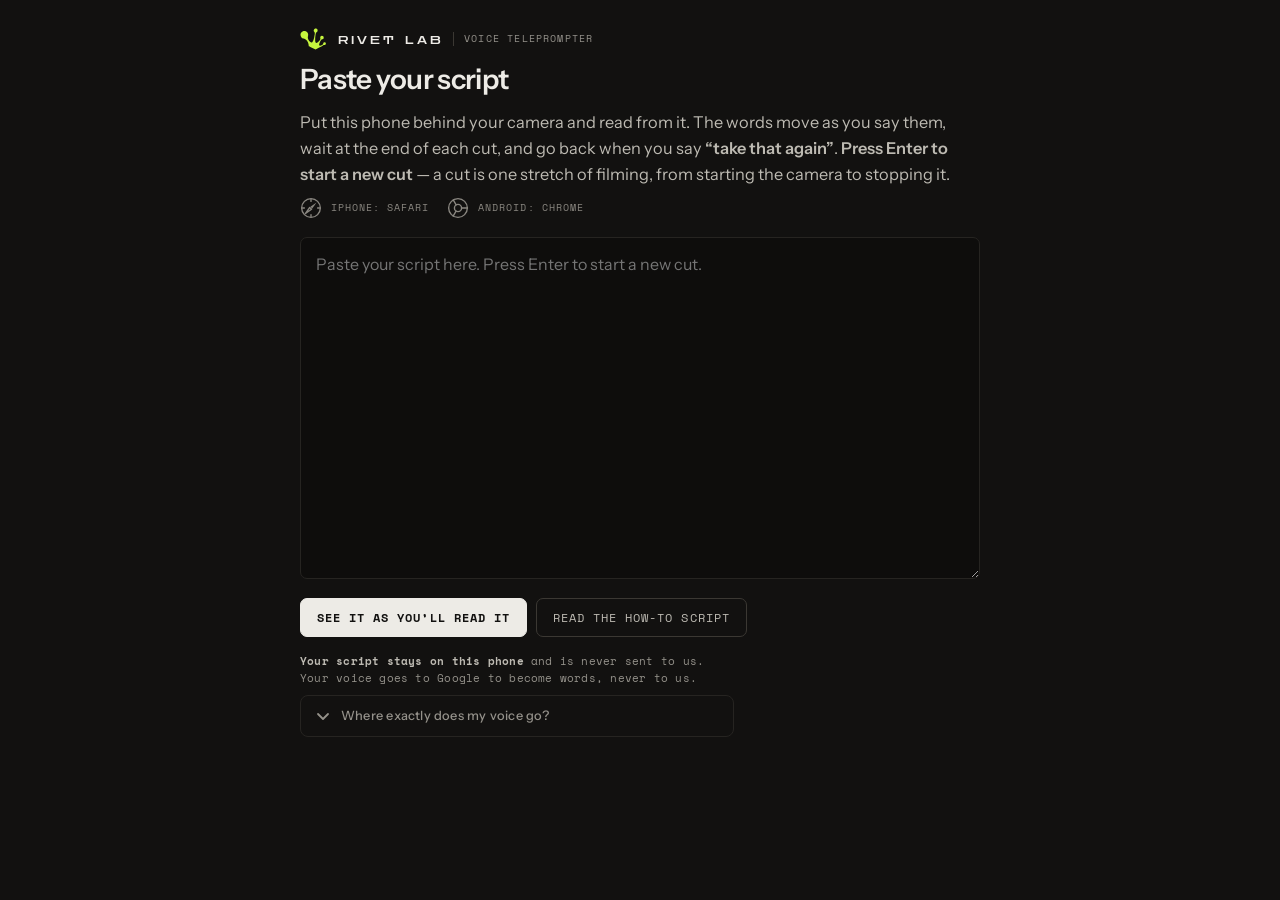
==== commit 1b45463a: "the site, built from hooklab 83b75393" ====
--- a/app/index.html
+++ b/app/index.html
@@ -105,12 +105,21 @@
   .stage[data-mode="sweep"] .cut{margin:0}
   .stage[data-mode="sweep"] .cutmark{display:none}
   .stage[data-mode="sweep"] #cutchip{display:block}
-  #lamp{display:none;position:absolute;top:10px;left:12px;z-index:4;width:24px;height:20px} #lamp svg{width:100%;height:100%;display:block}
-  #app[data-screen="read"] #lamp{display:block}
+  #lamp{display:none;width:26px;height:22px;flex:0 0 auto;margin-right:auto} #lamp svg{width:100%;height:100%;display:block}
+  #app[data-screen="read"]:not([data-fallback="1"]):not([data-timed="1"]) #lamp{display:block}
+  /* The cut chip is a reading-face mark; on the check screen it sat over the
+     "lens is up here" line once the pane shrank the stage (2026-09-21). */
+  #app[data-screen="check"] #cutchip{display:none}
   #lamp path{fill:var(--t5);transition:fill .25s}
-  .stage[data-hear="1"] #lamp path{animation:lampstep 1s steps(1,end) infinite}
+  #app[data-hear="1"] #lamp path{animation:lampstep 1s steps(1,end) infinite}
   @keyframes lampstep{0%,49%{fill:var(--lime)}50%,100%{fill:#8faa2a}}
-  @media (prefers-reduced-motion: reduce){.stage[data-hear="1"] #lamp path{animation:none;fill:var(--lime)}}
+  @media (prefers-reduced-motion: reduce){#app[data-hear="1"] #lamp path{animation:none;fill:var(--lime)}}
+  /* At a set pace the voice is gone, so touch is allowed (the same reasoning as
+     tap-to-pause): the speed can be changed from the bar, mid-read. */
+  #pace{display:none;align-items:center;gap:8px;margin-right:auto} #pace[hidden]{display:none}
+  #app[data-fallback="1"] #pace:not([hidden]){display:inline-flex}
+  #pace b{font-family:var(--mono);font-size:.62rem;letter-spacing:.06em;color:var(--t3);font-weight:400;white-space:nowrap}
+  #pace button{padding:8px 10px;font-size:.6rem}
   #cmdflash{position:absolute;left:50%;transform:translateX(-50%);bottom:14px;z-index:4;opacity:0;
     transition:opacity .2s ease;font-family:var(--mono);font-size:.68rem;letter-spacing:.12em;
     text-transform:uppercase;color:var(--lime);border:1px solid var(--lime);border-radius:99px;padding:5px 12px;
@@ -255,6 +264,10 @@
   .brandrow{display:flex;align-items:center;gap:10px;margin:0 0 14px;color:var(--paper)}
   .brandrow .lockup{height:22px;width:auto;display:block;flex:0 0 auto} .brandrow .sep{width:1px;height:14px;background:var(--line)}
   .brandrow .tool{font-family:var(--mono);font-size:.62rem;letter-spacing:.12em;text-transform:uppercase;color:var(--t3)}
+  .brow{display:flex;gap:18px;align-items:center;flex-wrap:wrap;margin:10px 0 0}
+  .brow .b{display:inline-flex;align-items:center;gap:9px;font-family:var(--mono);font-size:.64rem;letter-spacing:.1em;text-transform:uppercase;color:var(--t4)}
+  .brow svg{width:22px;height:22px;flex:0 0 auto} .brow .disc,.brow .core,.brow .spokes,.brow .ticks,.brow .needle2{fill:none;stroke:currentColor;stroke-width:1.5;stroke-linecap:round;stroke-linejoin:round} .brow .needle{fill:currentColor}
+  .brow .b[data-you="1"]{color:var(--paper)}
   .screen[data-for="paste"] header{margin-bottom:8px} .screen[data-for="paste"] #src{min-height:38vh;margin-top:18px}
   .screen[data-for="paste"] .stand{font-size:1.02rem}
   label.fld{display:block;font-family:var(--mono);font-size:.62rem;text-transform:uppercase;letter-spacing:.13em;color:var(--t4);margin-bottom:6px}
@@ -312,7 +325,12 @@
      tight (8), a section head gets more above it than below (24 / 8), the
      door that explains a section is its quiet last row. */
   #pane{--p-title:20px;--p-body:12.5px;--p-small:10.5px;--s1:4px;--s2:8px;--s3:12px;--s4:24px}
-  #pane .bar{margin-bottom:var(--s1)} #pane .bar b{font-size:var(--p-title);font-weight:600;letter-spacing:-.015em}
+  /* Done stays at the top of the pane while it scrolls (founder, 2026-09-21:
+     "the Done button isn't sticky, so when the user scrolls, they can miss it"). */
+  #pane .bar{position:sticky;top:-14px;z-index:2;background:var(--panel);margin:-14px 0 var(--s1);padding:14px 0 8px} #pane .bar b{font-size:var(--p-title);font-weight:600;letter-spacing:-.015em}
+  /* A tap anywhere outside the pane closes it. Transparent on purpose: the
+     stage above stays readable while the sliders move it (S-1). */
+  #scrim{position:fixed;inset:0;z-index:29;background:transparent} #scrim[hidden]{display:none}
   #pane .bar button{padding:8px 14px}
   #pane>.hint{margin:0 0 var(--s1)}
   #pane button{font-size:var(--p-body);padding:8px 14px} #pane .hint{font-size:var(--p-small);color:var(--t4);letter-spacing:.02em}
@@ -373,6 +391,14 @@
         end of each cut, and go back when you say <b>“take that again”</b>. <b>Press Enter to start a new cut</b> — a cut is
         one stretch of filming, from starting the camera to stopping it.</p>
     </header>
+    <!-- R-1/R-2 (ruled 2026-09-21): which browser can listen, said before it matters. Two
+         marks drawn as shapes — the compass, the ring — in grey outline; the phone being
+         held has its entry lit to paper (JS reads the platform). Read from the same rule
+         preflight() enforces: on an iPhone only Safari; elsewhere Chrome (or Edge). -->
+    <p class="brow" id="brow" aria-label="which browser can listen">
+      <span class="b" data-for="ios"><svg viewBox="0 0 24 24" aria-hidden="true"><circle class="disc" cx="12" cy="12" r="10.2"/><path class="needle" d="M18 6 13.4 12.6 11.4 10.6z"/><path class="needle2" d="M6 18 10.6 11.4 12.6 13.4z"/><path class="ticks" d="M12 2.6v2.2M12 19.2v2.2M2.6 12h2.2M19.2 12h2.2"/></svg>iPhone: Safari</span>
+      <span class="b" data-for="android"><svg viewBox="0 0 24 24" aria-hidden="true"><circle class="disc" cx="12" cy="12" r="10.2"/><circle class="core" cx="12" cy="12" r="3.9"/><path class="spokes" d="M15.9 12h6.4M10 8.6 6.8 3.1M9.9 15.4 6.7 20.9"/></svg>Android: Chrome</span>
+    </p>
     <div id="door"></div>
     <textarea id="src" spellcheck="false" placeholder="Paste your script here. Press Enter to start a new cut."></textarea>
     <p class="controls" style="margin-top:11px"><button id="load" class="go">See it as you’ll read it</button>
@@ -387,7 +413,12 @@
 
   <!-- ==================================================== the read -->
   <section class="screen" data-for="read">
-    <div class="bar" style="justify-content:flex-end"><button id="stopbtn">Stop</button></div>
+    <!-- The lamp (Q-4) lives in the bar, not on the stage: on the stage it sat
+         over the between-cuts strip (founder, 2026-09-21). It shows only while
+         something listens — at a set pace the bar carries the speed instead. -->
+    <div class="bar"><span id="lamp" aria-hidden="true"><svg class="mark" viewBox="115.23 27.32 950.37 791.46" aria-hidden="true"><path d="M 1017.31 635.11 C 1059.32 607.30 1058.00 566.06 1013.78 541.77 C 1008.11 540.96 1002.50 539.14 996.78 539.34 C 940.39 541.37 959.18 590.28 943.04 614.93 C 925.20 642.17 868.68 664.37 837.80 668.17 C 800.42 661.36 797.92 637.90 806.22 603.55 C 819.27 549.55 846.24 494.37 878.83 449.54 C 904.10 431.88 920.30 440.95 941.78 426.35 C 957.48 415.68 963.15 400.59 968.59 383.42 C 970.81 336.16 945.11 307.90 897.08 309.69 C 869.13 319.96 845.56 336.03 842.83 368.65 C 840.77 393.09 857.55 410.85 846.56 435.10 C 827.49 477.16 772.35 537.08 733.64 561.75 C 666.33 586.65 662.02 506.53 660.79 460.45 C 659.14 398.39 665.27 334.33 675.15 273.10 C 678.71 251.08 679.14 226.64 688.76 206.11 C 701.36 179.26 728.04 176.25 745.80 145.15 C 758.05 97.58 744.90 68.43 699.66 48.43 C 655.60 41.03 622.28 63.15 608.96 105.33 C 607.77 123.09 607.44 139.18 618.19 154.61 C 629.21 170.43 642.29 175.69 646.10 196.24 C 652.21 229.12 642.86 265.94 637.50 298.32 C 625.97 368.06 608.30 487.63 556.62 537.80 C 524.11 553.29 506.04 541.76 479.04 521.09 C 432.70 485.60 394.21 417.78 395.46 358.64 C 396.20 324.02 412.96 292.77 409.58 257.53 C 406.84 228.97 394.32 201.83 374.80 180.86 C 281.60 80.76 117.36 171.96 134.81 287.95 C 142.50 339.03 170.92 387.17 220.90 407.10 C 254.41 420.46 284.38 418.14 317.55 439.40 C 398.43 491.22 428.32 585.02 430.01 676.26 C 430.13 682.26 436.32 682.79 441.24 685.21 C 456.11 692.53 470.99 699.85 485.86 707.17 C 549.08 738.28 612.30 769.40 675.52 800.51 C 751.75 762.99 827.98 725.47 904.21 687.96 C 929.78 675.37 947.48 648.36 966.83 640.79 C 982.02 634.85 1001.26 638.37 1017.31 635.11 Z" fill="var(--lime)"/></svg></span>
+      <span id="pace" class="pace" hidden><button id="pausebtn" type="button">Pause</button><button id="slower" type="button">Slower</button><b id="paceOut">2.0 words a second</b><button id="faster" type="button">Faster</button></span>
+      <button id="stopbtn">Stop</button></div>
   </section>
 
   <p id="fit" style="display:none;margin:0;padding:11px 14px;border:1px solid var(--warn);border-radius:8px;
@@ -397,7 +428,6 @@
     <!-- Q-4 (ruled 2026-09-21): the mark is the listening lamp — dim while the
          tool waits, stepping lime while words are arriving. It answers "is it
          still hearing me?" in the lab's own convention (machines step). -->
-    <span id="lamp" aria-hidden="true"><svg class="mark" viewBox="115.23 27.32 950.37 791.46" aria-hidden="true"><path d="M 1017.31 635.11 C 1059.32 607.30 1058.00 566.06 1013.78 541.77 C 1008.11 540.96 1002.50 539.14 996.78 539.34 C 940.39 541.37 959.18 590.28 943.04 614.93 C 925.20 642.17 868.68 664.37 837.80 668.17 C 800.42 661.36 797.92 637.90 806.22 603.55 C 819.27 549.55 846.24 494.37 878.83 449.54 C 904.10 431.88 920.30 440.95 941.78 426.35 C 957.48 415.68 963.15 400.59 968.59 383.42 C 970.81 336.16 945.11 307.90 897.08 309.69 C 869.13 319.96 845.56 336.03 842.83 368.65 C 840.77 393.09 857.55 410.85 846.56 435.10 C 827.49 477.16 772.35 537.08 733.64 561.75 C 666.33 586.65 662.02 506.53 660.79 460.45 C 659.14 398.39 665.27 334.33 675.15 273.10 C 678.71 251.08 679.14 226.64 688.76 206.11 C 701.36 179.26 728.04 176.25 745.80 145.15 C 758.05 97.58 744.90 68.43 699.66 48.43 C 655.60 41.03 622.28 63.15 608.96 105.33 C 607.77 123.09 607.44 139.18 618.19 154.61 C 629.21 170.43 642.29 175.69 646.10 196.24 C 652.21 229.12 642.86 265.94 637.50 298.32 C 625.97 368.06 608.30 487.63 556.62 537.80 C 524.11 553.29 506.04 541.76 479.04 521.09 C 432.70 485.60 394.21 417.78 395.46 358.64 C 396.20 324.02 412.96 292.77 409.58 257.53 C 406.84 228.97 394.32 201.83 374.80 180.86 C 281.60 80.76 117.36 171.96 134.81 287.95 C 142.50 339.03 170.92 387.17 220.90 407.10 C 254.41 420.46 284.38 418.14 317.55 439.40 C 398.43 491.22 428.32 585.02 430.01 676.26 C 430.13 682.26 436.32 682.79 441.24 685.21 C 456.11 692.53 470.99 699.85 485.86 707.17 C 549.08 738.28 612.30 769.40 675.52 800.51 C 751.75 762.99 827.98 725.47 904.21 687.96 C 929.78 675.37 947.48 648.36 966.83 640.79 C 982.02 634.85 1001.26 638.37 1017.31 635.11 Z" fill="var(--lime)"/></svg></span>
     <span id="cutchip"></span>
     <span id="cmdflash"></span>
     <span id="foot"></span>
@@ -451,6 +481,7 @@
   </section>
 
   <!-- ==================================================== the settings pane (F-13) -->
+  <div id="scrim" hidden></div>
   <div id="pane" hidden>
     <div class="bar"><b>Settings</b><button id="paneclose">Done</button></div>
     <p class="hint">Saved on this device, so they stay the same for every script.</p>
@@ -1110,9 +1141,9 @@
   // interim or final, so a pause reads as dim and a dead microphone stays dim.
   var hearUntil = 0;
   function hearing(){
-    $("stage").dataset.hear = "1";
+    $("app").dataset.hear = "1";
     hearUntil = performance.now() + 1200;
-    setTimeout(function(){ if (performance.now() >= hearUntil) $("stage").dataset.hear = "0"; }, 1250);
+    setTimeout(function(){ if (performance.now() >= hearUntil) $("app").dataset.hear = "0"; }, 1250);
   }
   function heardWord(j){
     var tk = openTakeFor(flat[j].cut);
@@ -1483,9 +1514,11 @@
     if (fallback) return;
     var p = wpsOverride ? { wps: wpsOverride, measured: false } : paceWps();
     fallback = { wps: p.wps, paused: false, timer: null, why: why };
+    app.dataset.fallback = "1"; $("pace").hidden = false; $("paceOut").textContent = p.wps.toFixed(1) + " words a second";
     // The foot names the reason: a chosen set speed is not a failure.
-    foot(TIMED ? "set speed · " + p.wps.toFixed(1) + " words a second · tap to pause"
-       : (cannotListen ? "this browser cannot listen — " : "it stopped hearing — ") + "moving at " + (p.measured ? "your" : "a set") + " pace · tap to pause");
+    foot(TIMED ? "set speed · " + p.wps.toFixed(1) + " words a second"
+       : (cannotListen ? "this browser cannot listen — " : "it stopped hearing — ") + "moving at " + (p.measured ? "your" : "a set") + " pace");
+    $("pausebtn").textContent = "Pause";
     log("FALLBACK (" + why + ") — " + p.wps.toFixed(1) + " words/s" + (p.measured ? " measured" : " default"));
     if (rec && running) try { rec.stop(); } catch(e){}
     wantRunning = wantRunning || true;
@@ -1496,7 +1529,10 @@
         if (pos === at) pos = at + 1;   // never stick: the script's own word always counts
         paint();
       } else if (fallback && isHeld() && !fallback.paused){
-        fallback.paused = true; foot("end of the cut — tap to go on"); paint();
+        // Never hold at a set speed (founder, 2026-09-21): he is steps away and
+        // cannot come back to tap. The row is still written at the boundary;
+        // the reading rolls straight on into the next cut.
+        releasedBoundary = cutOf(pos); paint();
       }
       fallback.timer = setTimeout(tick, 1000 / fallback.wps);
     }
@@ -1505,14 +1541,46 @@
   }
   function stopFallback(){
     if (!fallback) return;
-    clearTimeout(fallback.timer); fallback = null; foot("");
+    clearTimeout(fallback.timer); fallback = null; foot(""); app.dataset.fallback = ""; $("pace").hidden = true;
     paint();
   }
-  function tapStage(){
+  // R-4 (ruled 2026-09-21): a tap on a line jumps the reading to that line's
+  // first word — in every mode. The open take closes as "jumped", so the log
+  // says what happened; the new cut is entered released, never held.
+  function jumpToWord(j){
+    if (!flat.length || j < 0 || j >= flat.length) return false;
+    var wasAt = pos;
+    if (j === pos) return false;
+    if (openTake) closeTake("jumped", flat[wasAt] ? flat[wasAt].raw : null);
+    pos = j; releasedBoundary = cutOf(pos); gapArmed = cutOf(pos); gapArmedHow = "ready";
+    lastBlock = -1; paint(); placeGuides();
+    flash("jumped to cut " + (cutOf(pos) + 1) + ", line " + ((lineOfWord[pos] || 0) + 1));
+    log("TAP jump → cut " + (cutOf(pos) + 1) + ", word " + pos + " (from " + wasAt + ")");
+    return true;
+  }
+  function wordAtPoint(x, y){
+    var w = null, hit = document.elementFromPoint ? document.elementFromPoint(x, y) : null;
+    if (hit && hit.closest) w = hit.closest("w");
+    if (w){ for (var i = 0; i < flat.length; i++) if (flat[i].el === w) return i; }
+    // Not on a word: the first word of whichever line the tap fell on.
+    for (var k = 0; k < flat.length; k++){
+      var r = flat[k].el.getBoundingClientRect();
+      if (y >= r.top && y <= r.bottom) return k;
+    }
+    return -1;
+  }
+  function tapStage(ev){
+    if (countingDown) return;
+    var j = ev && typeof ev.clientX === "number" ? wordAtPoint(ev.clientX, ev.clientY) : -1;
+    if (j >= 0){ jumpToWord(j); if (fallback && fallback.paused) togglePause(); return; }
+  }
+  // Pause and go on live on the bar now (the tap on the words is the jump).
+  function togglePause(){
     if (!fallback) return;
     if (fallback.paused && isHeld()) releasedBoundary = cutOf(pos);
     fallback.paused = !fallback.paused;
-    foot(fallback.paused ? "paused — tap to go on" : "moving at " + fallback.wps.toFixed(1) + " words a second · tap to pause");
+    $("pausebtn").textContent = fallback.paused ? "Go on" : "Pause";
+    foot(fallback.paused ? "paused" : "moving at " + fallback.wps.toFixed(1) + " words a second");
     log("fallback " + (fallback.paused ? "paused" : "resumed"));
   }
   // THE COUNTDOWN (F-4): five seconds, fixed, switchable. Words heard during
@@ -1719,6 +1787,8 @@
   // control rather than started behind the user's back mid-shoot.
   var ONDEVICE = "unknown";   // unknown · none · unavailable · downloadable · downloading · available
 
+  // "Google’s servers" reads; "your browser’s maker’s servers" does not.
+  function heardBy(){ var w = whoHears(); return /maker/.test(w) ? "your browser\u2019s own speech service" : w + "\u2019s servers"; }
   function whoHears(){
     var ua = navigator.userAgent;
     if (/Edg\//.test(ua)) return "Microsoft";
@@ -1759,30 +1829,30 @@
     var line, tail, offer = false;
     if (!SR || cannotListen){
       line = "This browser cannot listen, so your microphone is never opened.";
-      tail = "This browser has no speech recognition, so nothing listens at all: the words move at a set pace and " +
-             "your microphone is never opened.";
+      tail = "It has no speech recognition of its own, so nothing here can hear you. The words move at a set speed " +
+             "instead, and you can change that speed from the bar while they move.";
     } else if (ONDEVICE === "available"){
       line = "Your voice becomes words on this device and never leaves it.";
-      tail = "Your voice is recognised <b>on this device</b> \u2014 the sound never leaves it, and we never receive it.";
+      tail = "";   // the line is the whole story — a door would only repeat it (founder, 2026-09-21)
+      var _unused = "Your voice is recognised <b>on this device</b> \u2014 the sound never leaves it, and we never receive it.";
     } else if (ONDEVICE === "downloading"){
       line = "Your voice goes to " + whoHears() + " to become words, never to us \u2014 a language pack is downloading so it can stay on this device.";
-      tail = "The sound of your voice is going to " + whoHears() + " to be turned into words; we never receive it. " +
-             "A language pack is downloading now, and once it lands your voice stays on this device.";
+      tail = "Until the pack lands, " + heardBy() + " turn the sound into words and hand the words back; " +
+             "we never receive the sound and never record it.";
     } else if (ONDEVICE === "downloadable"){
       line = "Your voice goes to " + whoHears() + " to become words, never to us. This browser can keep it on the device instead.";
-      tail = "The sound of your voice is sent to " + whoHears() + " to be turned into words; we never receive it and " +
-             "never record it. <b>This browser can do that on the device instead</b>, once it has downloaded the words " +
-             "it needs.";
+      tail = heardBy() + " turn the sound into words and hand the words back; we never receive the sound and " +
+             "never record it. <b>This browser can do the same on the phone itself</b> once it has downloaded a language pack:";
       offer = true;
     } else {
       line = "Your voice goes to " + whoHears() + " to become words, never to us.";
-      tail = "To follow along, the page uses your browser\u2019s own speech recognition: the sound of your voice is " +
-             "sent to " + whoHears() + " to be turned into words. We never receive it and never record it.";
+      tail = "The page uses your browser\u2019s own speech recognition: " + heardBy() + " turn the sound into " +
+             "words and hand the words back. We never receive the sound and never record it.";
     }
     var wasOpen = !!(el.querySelector("details") && el.querySelector("details").open);
-    el.innerHTML = head + line +
+    el.innerHTML = head + line + (!tail ? "" :
       '<details class="dd why"' + (wasOpen ? " open" : "") + '><summary><svg class="chev" viewBox="0 0 16 16" aria-hidden="true"><path d="M3 6l5 5 5-5" fill="none" stroke="currentColor" stroke-width="1.8" stroke-linecap="round" stroke-linejoin="round"/></svg>Where exactly does my voice go?</summary>' +
-      '<div class="dd-body"><p>' + tail + '</p></div></details>';
+      '<div class="dd-body"><p>' + tail + '</p></div></details>');
     if (offer){
       var b = document.createElement("button");
       b.type = "button"; b.id = "keeplocal"; b.textContent = "Keep my voice on this device";
@@ -1795,7 +1865,18 @@
   // Runs ON LOAD, not behind a button. Two runs were already burned on a
   // browser that could never have worked; the page has to say so before it
   // asks for anything.
+  // The held phone's entry in the browser row lights up. Same platform read
+  // preflight() makes; a desktop lights neither (both browsers listen there).
+  function lightBrowserRow(){
+    var ua = navigator.userAgent;
+    var iOS = /iPhone|iPad/.test(ua) || (/Macintosh/.test(ua) && (navigator.maxTouchPoints||0) > 1);
+    var android = /Android/.test(ua);
+    var row = $("brow"); if (!row) return;
+    row.querySelector('[data-for="ios"]').dataset.you = iOS ? "1" : "";
+    row.querySelector('[data-for="android"]').dataset.you = android ? "1" : "";
+  }
   function preflight(pre){
+    lightBrowserRow();
     var el = $("pre"); el.textContent = "";
     function pre_say(k,l,h){
       var d = document.createElement("div"); d.className = "v"; d.dataset.k = k;
@@ -2041,7 +2122,7 @@
     [["mirror-off", ""], ["mirror-x", "x"], ["mirror-y", "y"]].forEach(function(pair){ var b = $(pair[0]); if (b) b.setAttribute("aria-pressed", MIRROR === pair[1] ? "true" : "false"); });
   }
   function setTimed(on){
-    TIMED = !!on;
+    TIMED = !!on; $("app").dataset.timed = TIMED ? "1" : "";   // by id: loadSettings runs before `app` is assigned (found 2026-09-21)
     $("follow-voice").setAttribute("aria-pressed", TIMED ? "false" : "true");
     $("follow-timed").setAttribute("aria-pressed", TIMED ? "true" : "false");
     $("wpsRow").hidden = !TIMED;
@@ -2052,9 +2133,23 @@
   $("mirror-y").addEventListener("click", function(){ setMirror("y"); saveSettings(); });
   $("follow-voice").addEventListener("click", function(){ setTimed(false); saveSettings(); });
   $("follow-timed").addEventListener("click", function(){ setTimed(true); saveSettings(); });
+  // The speed has ONE owner. The slider in the settings, the Slower/Faster
+  // buttons on the read bar and a running fallback all read and write it here.
+  function setPace(w){
+    SCROLL_WPS = Math.round(Math.max(0.8, Math.min(4, w)) * 10) / 10;
+    var label = SCROLL_WPS.toFixed(1) + " words a second";
+    $("wps").value = SCROLL_WPS; $("wpsOut").textContent = label; $("paceOut").textContent = label;
+    if (fallback){
+      fallback.wps = SCROLL_WPS;
+      if (!fallback.paused) foot("moving at " + label);
+    }
+    saveSettings();
+  }
+  $("pausebtn").addEventListener("click", togglePause);
+  $("slower").addEventListener("click", function(){ setPace(SCROLL_WPS - 0.2); });
+  $("faster").addEventListener("click", function(){ setPace(SCROLL_WPS + 0.2); });
   $("wps").addEventListener("input", function(){
-    SCROLL_WPS = +this.value; $("wpsOut").textContent = SCROLL_WPS.toFixed(1) + " words a second";
-    if (fallback && TIMED){ fallback.wps = SCROLL_WPS; }
+    setPace(+this.value);
     saveSettings();
   });
   $("mode-sweep").addEventListener("click", function(){ setSweep(true); saveSettings(); });
@@ -2102,12 +2197,12 @@
     var standalone = (window.navigator.standalone === true) || (window.matchMedia && window.matchMedia("(display-mode: standalone)").matches);
     return { kind:kind, phone:phone, engine:engine, w:w, h:h, tp:tp, standalone:standalone,
              origin: location.protocol + "//" + (location.host || "(local file)"),
-             build: "2026-09-21 05:37 UTC · 89658b4",
+             build: "2026-09-21 06:25 UTC · a3cf398",
              label: kind + ", in " + engine + (standalone ? ", added to the home screen" : "")
                     + " · screen " + w + "×" + h
                     + " · loaded from " + location.protocol + "//" + (location.host || "(local file)") };
   }
-  var BUILD = "2026-09-21 05:37 UTC · 89658b4";
+  var BUILD = "2026-09-21 06:25 UTC · a3cf398";
   var DEV = device();
   $("deviceLine").textContent = DEV.label + "  ·  build " + BUILD;
   var canRun = preflight();
@@ -2328,7 +2423,7 @@
     foot: function(){ return $("foot").textContent; },
     fallback: function(wps){ if (wps === false) stopFallback(); else startFallback("driven", wps || null); return !!fallback; },
     fallbackState: function(){ return fallback ? { wps: fallback.wps, paused: fallback.paused } : null; },
-    tap: tapStage,
+    tap: togglePause, tapWord: jumpToWord, wordAt: wordAtPoint,
     countdown: function(){ return { on: COUNTDOWN, counting: countingDown, seconds: COUNT_S, shown: $("stage").dataset.count === "1", n: $("count").querySelector(".n").textContent }; },
     startCountdown: function(done){ startCountdown(done || function(){}); },
     cannotListen: function(v){ if (typeof v === "boolean") cannotListen = v; return cannotListen; },
@@ -2470,8 +2565,12 @@
   $("again").addEventListener("click", function(){ build($("src").value || DEFAULT); show("check"); });
   $("newscript").addEventListener("click", function(){ show("paste"); });
   $("stopbtn").addEventListener("click", function(){ if (wantRunning) stopSession("ended when you stopped"); });
-  $("gear").addEventListener("click", function(){ $("pane").hidden = false; app.dataset.pane = "1"; relayout(); });
-  $("paneclose").addEventListener("click", function(){ $("pane").hidden = true; app.dataset.pane = ""; relayout(); renderCheck(); });
+  function openPane(){ $("pane").hidden = false; $("scrim").hidden = false; app.dataset.pane = "1"; relayout(); }
+  function closePane(){ if ($("pane").hidden) return; $("pane").hidden = true; $("scrim").hidden = true; app.dataset.pane = ""; relayout(); renderCheck(); }
+  $("gear").addEventListener("click", openPane);
+  $("paneclose").addEventListener("click", closePane);
+  $("scrim").addEventListener("click", closePane);
+  document.addEventListener("keydown", function(e){ if (e.key === "Escape") closePane(); });
   ["size", "width", "readline"].forEach(function(id){ $(id).addEventListener("input", function(){ if (screenNow() === "check") renderCheck(); }); });
 
   // The door (F-1): what the browser check found, on the paste screen, when
@@ -2559,7 +2658,7 @@
   probeOnDevice();
   // A deep link to the settings (#settings) opens the pane on load — for a
   // measured pass over it, and for a link that says "change your size here".
-  if (location.hash === "#settings"){ $("sample").click(); $("pane").hidden = false; app.dataset.pane = "1"; relayout(); }
+  if (location.hash === "#settings"){ $("sample").click(); openPane(); }
   if (location.hash === "#check"){ $("sample").click(); }
   window.__bench.flow = {
     show: show, screen: screenNow, checkRows: function(){ return [].map.call(document.querySelectorAll("#checklist .cutrow"), function(r){ return r.textContent; }); },
@@ -2574,7 +2673,9 @@
     setPhrase: function(id, n, v){ var i = $("ph-" + id + "-" + n); i.value = v; i.dispatchEvent(new Event("input", { bubbles: true })); return { bad: i.dataset.bad === "1", why: i.closest(".phrase").querySelector(".why").textContent }; },
     gates: function(){ return { name: GATE_NAME_MIDTAKE, offscript: GATE_OFFSCRIPT, ahead: GATE_NOT_AHEAD }; },
     door: function(){ return $("door").textContent; },
-    hearing: function(){ return $("stage").dataset.hear === "1"; }, hear: hearing
+    hearing: function(){ return $("app").dataset.hear === "1"; }, hear: hearing,
+    paneOpen: function(){ return !$("pane").hidden; }, fallbackOn: function(){ return !!fallback; },
+    pace: function(v){ if (typeof v === "number") setPace(v); return SCROLL_WPS; }
   };
 
 })();
